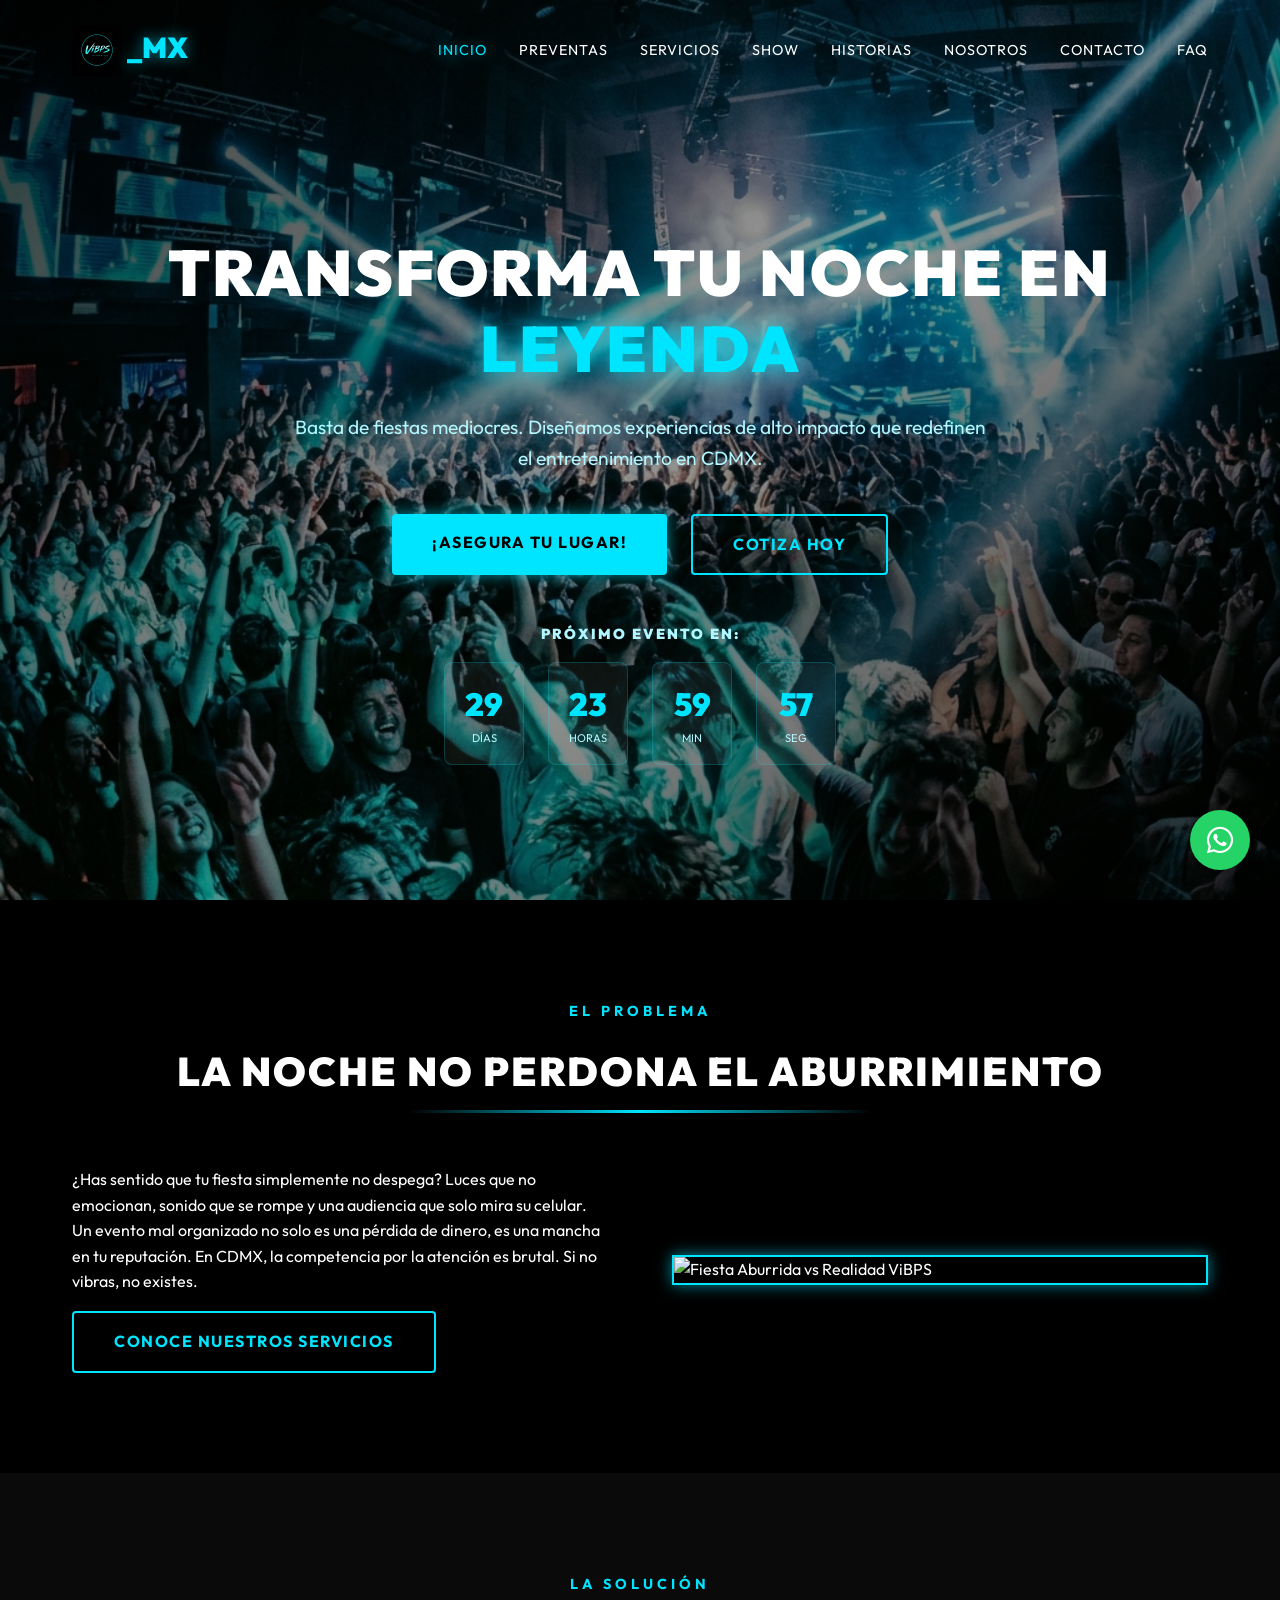
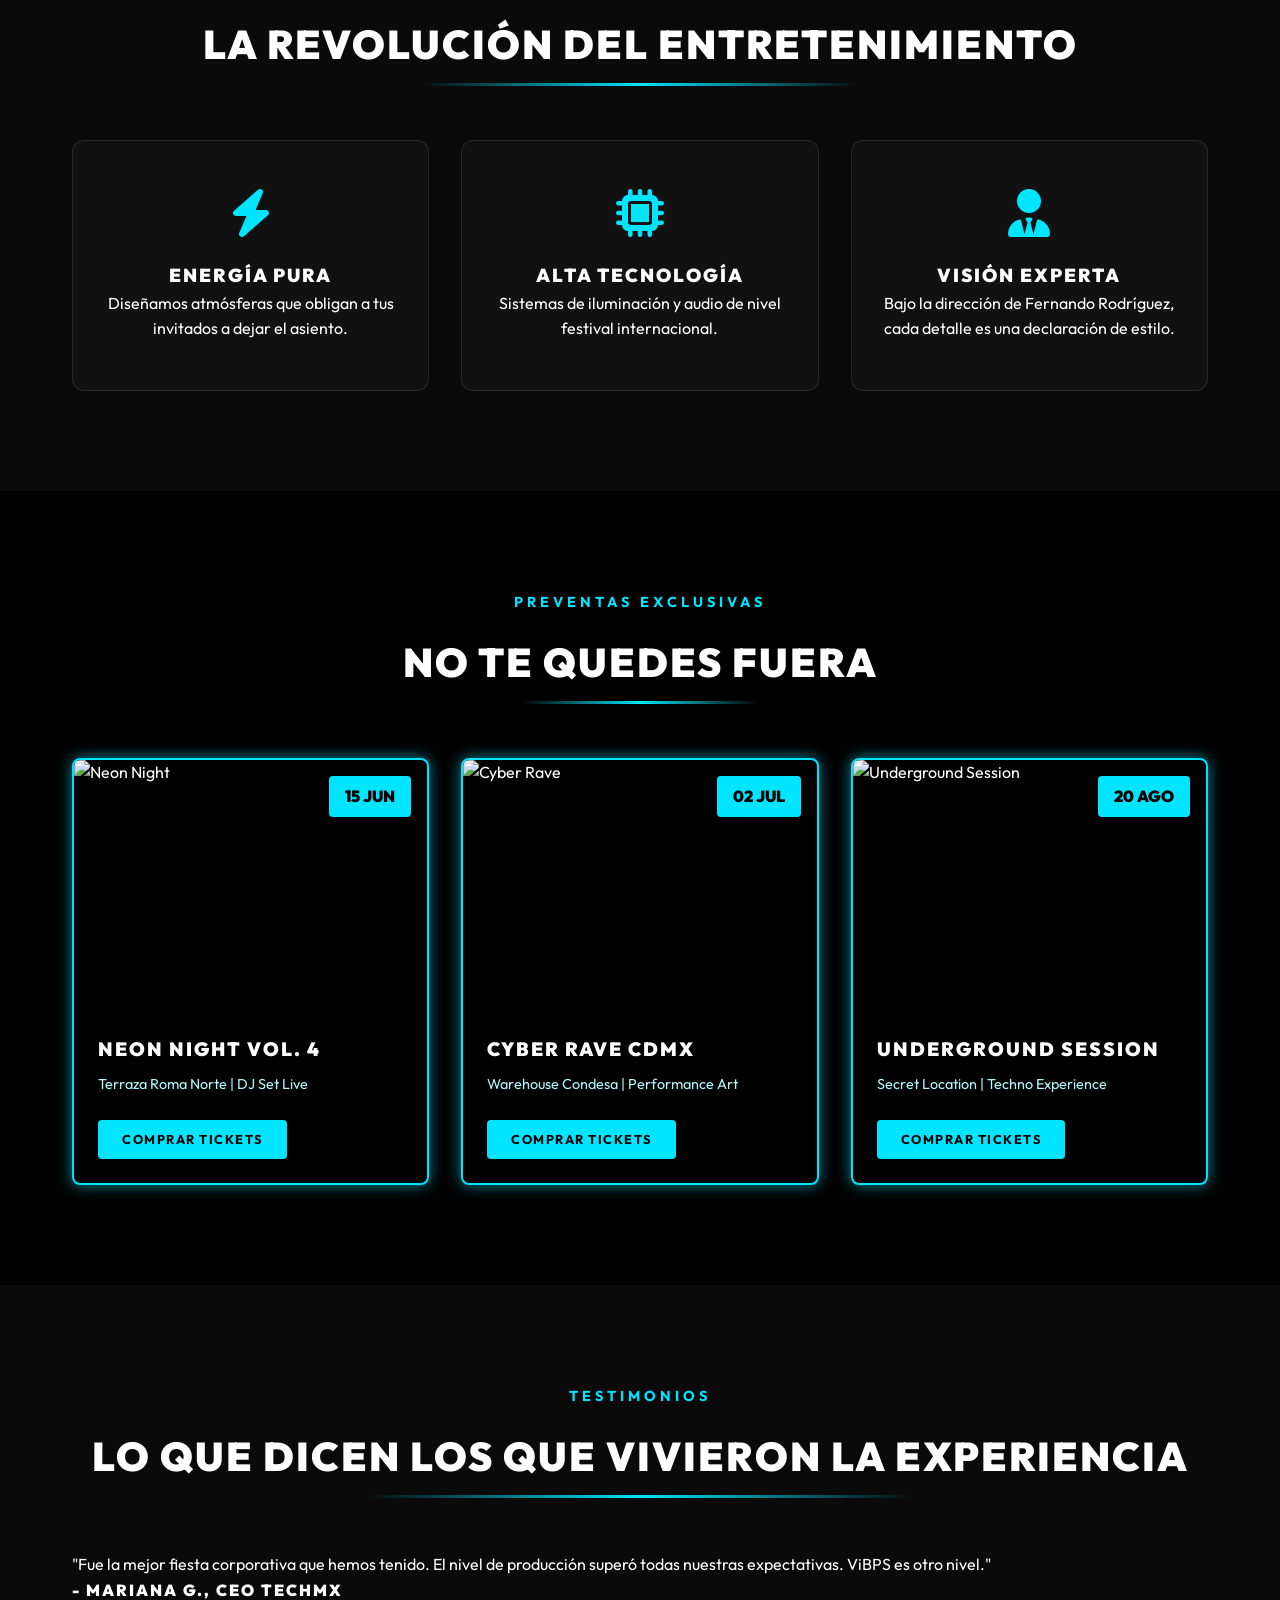
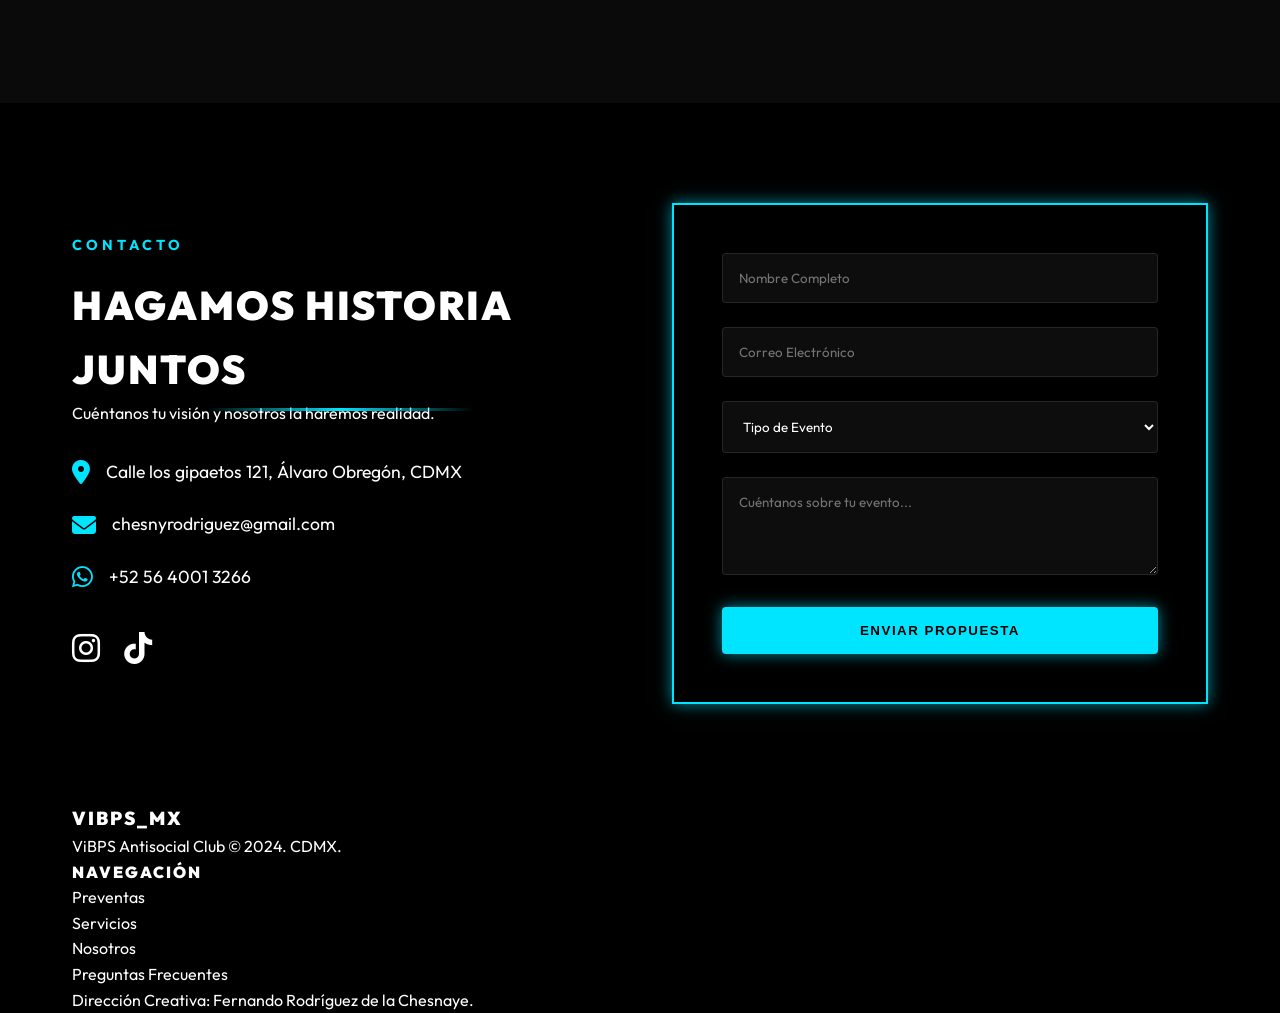
==== index.html @ 7015420b "Initial commit: ViBPS Antisocial Club Cyber-Night Website" ====
<!DOCTYPE html>
<html lang="es">
<head>
    <meta charset="UTF-8">
    <meta name="viewport" content="width=device-width, initial-scale=1.0">
    <title>ViBPS Antisocial Club | Producción de Eventos & Entretenimiento CDMX</title>
    <meta name="description" content="ViBPS Antisocial Club: Llevamos la energía al siguiente nivel. Agencia de producción de eventos, entretenimiento y shows en CDMX. Fernando Rodríguez de la Chesnaye.">
    
    <!-- Google Fonts -->
    <link rel="preconnect" href="https://fonts.googleapis.com">
    <link rel="preconnect" href="https://fonts.gstatic.com" crossorigin>
    <link href="https://fonts.googleapis.com/css2?family=Outfit:wght@300;400;700;900&display=swap" rel="stylesheet">
    
    <!-- Font Awesome for Icons -->
    <link rel="stylesheet" href="https://cdnjs.cloudflare.com/ajax/libs/font-awesome/6.4.0/css/all.min.css">
    
    <!-- Custom CSS -->
    <link rel="stylesheet" href="style.css">
</head>
<body>

    <!-- Header / Navigation -->
    <header id="main-header">
        <div class="container">
            <div class="logo">
                <a href="index.html">
                    <img src="logo.jpeg" alt="ViBPS Logo" style="height: 50px; display: inline-block; vertical-align: middle;">
                    <span>_MX</span>
                </a>
            </div>
            <nav id="nav-menu">
                <ul>
                    <li><a href="index.html" class="active">Inicio</a></li>
                    <li><a href="preventas.html">Preventas</a></li>
                    <li><a href="servicios.html">Servicios</a></li>
                    <li><a href="entretenimiento.html">Show</a></li>
                    <li><a href="historias.html">Historias</a></li>
                    <li><a href="nosotros.html">Nosotros</a></li>
                    <li><a href="contacto.html">Contacto</a></li>
                    <li><a href="faq.html">FAQ</a></li>
                </ul>
            </nav>
            <div class="menu-toggle" id="mobile-menu">
                <i class="fas fa-bars"></i>
            </div>
        </div>
    </header>

    <!-- Hero Section (Problem/Agitation/Solution Start) -->
    <section id="hero">
        <div class="hero-overlay"></div>
        <!-- Note: Replace with actual video if available -->
        <div class="hero-content container">
            <div class="reveal">
                <h1 class="glitch-text">TRANSFORMA TU NOCHE EN <span>LEYENDA</span></h1>
                <p class="hero-subtitle">Basta de fiestas mediocres. Diseñamos experiencias de alto impacto que redefinen el entretenimiento en CDMX.</p>
                <div class="hero-ctas">
                    <a href="#preventas" class="btn btn-primary">¡ASEGURA TU LUGAR!</a>
                    <a href="#contacto" class="btn btn-secondary">COTIZA HOY</a>
                </div>
            </div>
            
            <div class="countdown-container reveal">
                <h3>PRÓXIMO EVENTO EN:</h3>
                <div id="countdown">
                    <div class="time-block"><span id="days">00</span><small>Días</small></div>
                    <div class="time-block"><span id="hours">00</span><small>Horas</small></div>
                    <div class="time-block"><span id="minutes">00</span><small>Min</small></div>
                    <div class="time-block"><span id="seconds">00</span><small>Seg</small></div>
                </div>
            </div>
        </div>
    </section>

    <!-- PASTOR: Problem & Agitation Section -->
    <section id="agitation" class="section-padding">
        <div class="container">
            <div class="section-header reveal">
                <span class="tagline">EL PROBLEMA</span>
                <h2>LA NOCHE NO PERDONA EL ABURRIMIENTO</h2>
            </div>
            <div class="grid-2 reveal">
                <div class="content">
                    <p class="highlight">¿Has sentido que tu fiesta simplemente no despega? Luces que no emocionan, sonido que se rompe y una audiencia que solo mira su celular.</p>
                    <p>Un evento mal organizado no solo es una pérdida de dinero, es una mancha en tu reputación. En CDMX, la competencia por la atención es brutal. Si no vibras, no existes.</p>
                    <a href="servicios.html" class="btn btn-secondary" style="margin-top: 1rem;">Conoce nuestros servicios</a>
                </div>
                <div class="image-box neon-border">
                    <img src="https://images.unsplash.com/photo-1514525253361-bee8a197c0c5?auto=format&fit=crop&q=80&w=600" alt="Fiesta Aburrida vs Realidad ViBPS">
                </div>
            </div>
        </div>
    </section>

    <!-- PASTOR: Solution Section -->
    <section id="solution" class="section-padding bg-dark-accent">
        <div class="container">
            <div class="section-header reveal">
                <span class="tagline">LA SOLUCIÓN</span>
                <h2>LA REVOLUCIÓN DEL ENTRETENIMIENTO</h2>
            </div>
            <div class="grid-3 reveal">
                <div class="card neon-card">
                    <i class="fas fa-bolt"></i>
                    <h3>Energía Pura</h3>
                    <p>Diseñamos atmósferas que obligan a tus invitados a dejar el asiento.</p>
                </div>
                <div class="card neon-card">
                    <i class="fas fa-microchip"></i>
                    <h3>Alta Tecnología</h3>
                    <p>Sistemas de iluminación y audio de nivel festival internacional.</p>
                </div>
                <div class="card neon-card">
                    <i class="fas fa-user-tie"></i>
                    <h3>Visión Experta</h3>
                    <p>Bajo la dirección de Fernando Rodríguez, cada detalle es una declaración de estilo.</p>
                </div>
            </div>
        </div>
    </section>

    <!-- Preventas Section (Offer) -->
    <section id="preventas" class="section-padding">
        <div class="container">
            <div class="section-header reveal">
                <span class="tagline">PREVENTAS EXCLUSIVAS</span>
                <h2>NO TE QUEDES FUERA</h2>
            </div>
            <div class="grid-3 reveal" id="events-grid">
                <!-- Event Card -->
                <div class="event-card neon-border">
                    <div class="event-img">
                        <img src="https://images.unsplash.com/photo-1492684223066-81342ee5ff30?auto=format&fit=crop&q=80&w=500" alt="Neon Night">
                        <span class="event-date">15 JUN</span>
                    </div>
                    <div class="event-info">
                        <h3>NEON NIGHT VOL. 4</h3>
                        <p>Terraza Roma Norte | DJ Set Live</p>
                        <a href="#" class="btn btn-small">Comprar Tickets</a>
                    </div>
                </div>
                <!-- Add more cards as needed -->
                <div class="event-card neon-border">
                    <div class="event-img">
                        <img src="https://images.unsplash.com/photo-1508700115892-45ecd05ae2ad?auto=format&fit=crop&q=80&w=500" alt="Cyber Rave">
                        <span class="event-date">02 JUL</span>
                    </div>
                    <div class="event-info">
                        <h3>CYBER RAVE CDMX</h3>
                        <p>Warehouse Condesa | Performance Art</p>
                        <a href="#" class="btn btn-small">Comprar Tickets</a>
                    </div>
                </div>
                <div class="event-card neon-border">
                    <div class="event-img">
                        <img src="https://images.unsplash.com/photo-1516450360452-9312f5e86fc7?auto=format&fit=crop&q=80&w=500" alt="Underground Session">
                        <span class="event-date">20 AGO</span>
                    </div>
                    <div class="event-info">
                        <h3>UNDERGROUND SESSION</h3>
                        <p>Secret Location | Techno Experience</p>
                        <a href="#" class="btn btn-small">Comprar Tickets</a>
                    </div>
                </div>
            </div>
        </div>
    </section>

    <!-- PASTOR: Testimony Section -->
    <section id="testimonials" class="section-padding bg-dark-accent">
        <div class="container">
            <div class="section-header reveal">
                <span class="tagline">TESTIMONIOS</span>
                <h2>LO QUE DICEN LOS QUE VIVIERON LA EXPERIENCIA</h2>
            </div>
            <div class="testimonial-slider reveal">
                <div class="testimonial-item">
                    <p>"Fue la mejor fiesta corporativa que hemos tenido. El nivel de producción superó todas nuestras expectativas. ViBPS es otro nivel."</p>
                    <h4>- Mariana G., CEO TechMX</h4>
                </div>
                <!-- slider dots or controls could go here -->
            </div>
        </div>
    </section>

    <!-- Contact Section (Response) -->
    <section id="contacto" class="section-padding">
        <div class="container">
            <div class="grid-2 reveal">
                <div class="contact-info">
                    <span class="tagline">CONTACTO</span>
                    <h2>HAGAMOS HISTORIA JUNTOS</h2>
                    <p>Cuéntanos tu visión y nosotros la haremos realidad.</p>
                    <ul class="contact-details">
                        <li><i class="fas fa-map-marker-alt"></i> Calle los gipaetos 121, Álvaro Obregón, CDMX</li>
                        <li><i class="fas fa-envelope"></i> chesnyrodriguez@gmail.com</li>
                        <li><i class="fab fa-whatsapp"></i> +52 56 4001 3266</li>
                    </ul>
                    <div class="social-links">
                        <a href="https://instagram.com/vibps_mx" target="_blank"><i class="fab fa-instagram"></i></a>
                        <a href="https://tiktok.com/@vibps_mx" target="_blank"><i class="fab fa-tiktok"></i></a>
                    </div>
                </div>
                <div class="contact-form-container neon-border">
                    <form id="vibps-contact">
                        <div class="form-group">
                            <input type="text" placeholder="Nombre Completo" required>
                        </div>
                        <div class="form-group">
                            <input type="email" placeholder="Correo Electrónico" required>
                        </div>
                        <div class="form-group">
                            <select required>
                                <option value="" disabled selected>Tipo de Evento</option>
                                <option value="corporativo">Corporativo</option>
                                <option value="privado">Privado / Social</option>
                                <option value="concierto">Concierto / DJ Set</option>
                            </select>
                        </div>
                        <div class="form-group">
                            <textarea placeholder="Cuéntanos sobre tu evento..." rows="4" required></textarea>
                        </div>
                        <button type="submit" class="btn btn-primary full-width">ENVIAR PROPUESTA</button>
                    </form>
                </div>
            </div>
        </div>
    </section>

    <!-- Footer -->
    <footer>
        <div class="container">
            <div class="footer-grid">
                <div class="footer-logo">
                    <h3>ViBPS<span>_MX</span></h3>
                    <p>ViBPS Antisocial Club &copy; 2024. CDMX.</p>
                </div>
                <div class="footer-links">
                    <h4>Navegación</h4>
                    <ul>
                        <li><a href="preventas.html">Preventas</a></li>
                        <li><a href="servicios.html">Servicios</a></li>
                        <li><a href="nosotros.html">Nosotros</a></li>
                        <li><a href="faq.html">Preguntas Frecuentes</a></li>
                    </ul>
                </div>
            </div>
            <div class="footer-bottom">
                <p>Dirección Creativa: Fernando Rodríguez de la Chesnaye.</p>
            </div>
        </div>
    </footer>

    <!-- WhatsApp Floating Button -->
    <a href="https://wa.me/525640013266?text=Hola,%20quiero%20cotizar%20un%20evento%20con%20ViBPS" class="whatsapp-float" target="_blank">
        <i class="fab fa-whatsapp"></i>
        <span class="tooltip">¡Hablemos por WhatsApp!</span>
    </a>

    <!-- Scripts -->
    <script src="main.js"></script>
</body>
</html>
---- style.css ----
/* 
    ViBPS Antisocial Club - Cyber-Night Design System
    Colors:
    - Background: #000000 (Negro Profundo)
    - Primary: #00E5FF (Cyan Neón)
    - Secondary: #B2F7FF (Azul Hielo / Celeste Glacial)
    - Text: #FFFFFF (Blanco Puro)
*/

:root {
    --bg-color: #000000;
    --primary-color: #00E5FF;
    --secondary-color: #B2F7FF;
    --text-color: #FFFFFF;
    --dark-accent: #0A0A0A;
    --neon-glow: 0 0 15px rgba(0, 229, 255, 0.6);
    --neon-glow-strong: 0 0 25px rgba(0, 229, 255, 0.9);
    --transition: all 0.4s cubic-bezier(0.165, 0.84, 0.44, 1);
}

* {
    margin: 0;
    padding: 0;
    box-sizing: border-box;
}

body {
    font-family: 'Outfit', sans-serif;
    background-color: var(--bg-color);
    color: var(--text-color);
    line-height: 1.6;
    overflow-x: hidden;
}

.container {
    max-width: 1200px;
    margin: 0 auto;
    padding: 0 2rem;
}

a {
    text-decoration: none;
    color: inherit;
    transition: var(--transition);
}

ul {
    list-style: none;
}

img {
    max-width: 100%;
    display: block;
}

/* Typography */
h1, h2, h3, h4 {
    text-transform: uppercase;
    letter-spacing: 2px;
    font-weight: 900;
}

.section-header {
    text-align: center;
    margin-bottom: 4rem;
}

.tagline {
    color: var(--primary-color);
    font-size: 0.9rem;
    font-weight: 700;
    letter-spacing: 4px;
    display: block;
    margin-bottom: 1rem;
}

h2 {
    font-size: 2.5rem;
    position: relative;
    display: inline-block;
}

h2::after {
    content: '';
    position: absolute;
    bottom: -10px;
    left: 25%;
    width: 50%;
    height: 3px;
    background: linear-gradient(90deg, transparent, var(--primary-color), transparent);
}

/* Header */
#main-header {
    position: fixed;
    top: 0;
    left: 0;
    width: 100%;
    z-index: 1000;
    padding: 1.5rem 0;
    transition: var(--transition);
    background: transparent;
}

#main-header.scrolled {
    background: rgba(0, 0, 0, 0.95);
    backdrop-filter: blur(10px);
    padding: 1rem 0;
    border-bottom: 1px solid rgba(0, 229, 255, 0.2);
}

#main-header .container {
    display: flex;
    justify-content: space-between;
    align-items: center;
}

.logo a {
    font-size: 1.8rem;
    font-weight: 900;
    color: var(--text-color);
}

.logo span {
    color: var(--primary-color);
    text-shadow: var(--neon-glow);
}

#nav-menu ul {
    display: flex;
    gap: 2rem;
}

#nav-menu ul li a {
    font-weight: 400;
    font-size: 0.9rem;
    text-transform: uppercase;
    letter-spacing: 1px;
}

#nav-menu ul li a:hover,
#nav-menu ul li a.active {
    color: var(--primary-color);
    text-shadow: var(--neon-glow);
}

.menu-toggle {
    display: none;
    font-size: 1.5rem;
    cursor: pointer;
}

/* Hero Section */
#hero {
    height: 100vh;
    background: url('assets/images/hero_bg.png') no-repeat center center/cover;
    display: flex;
    align-items: center;
    position: relative;
    overflow: hidden;
}

.hero-overlay {
    position: absolute;
    top: 0;
    left: 0;
    width: 100%;
    height: 100%;
    background: linear-gradient(135deg, rgba(0,0,0,0.8) 0%, rgba(0,0,0,0.4) 50%, rgba(0,0,0,0.8) 100%);
}

.hero-content {
    position: relative;
    z-index: 10;
    text-align: center;
    padding-top: 100px; /* Space for the fixed header */
}

h1.glitch-text {
    font-size: 4rem;
    line-height: 1.2;
    margin-bottom: 1.5rem;
}

h1.glitch-text span {
    display: block;
    color: var(--primary-color);
    text-shadow: var(--neon-glow-strong);
}

.hero-subtitle {
    font-size: 1.2rem;
    max-width: 700px;
    margin: 0 auto 2.5rem;
    color: var(--secondary-color);
}

.hero-ctas {
    display: flex;
    justify-content: center;
    gap: 1.5rem;
    margin-bottom: 3rem;
}

/* Buttons */
.btn {
    display: inline-block;
    padding: 1rem 2.5rem;
    border-radius: 4px;
    font-weight: 700;
    text-transform: uppercase;
    letter-spacing: 1.5px;
    cursor: pointer;
    border: none;
}

.btn-primary {
    background-color: var(--primary-color);
    color: var(--bg-color);
    box-shadow: var(--neon-glow);
}

.btn-primary:hover {
    background-color: var(--secondary-color);
    box-shadow: var(--neon-glow-strong);
    transform: translateY(-3px);
}

.btn-secondary {
    background-color: transparent;
    color: var(--primary-color);
    border: 2px solid var(--primary-color);
}

.btn-secondary:hover {
    background-color: rgba(0, 229, 255, 0.1);
    transform: translateY(-3px);
}

.btn-small {
    padding: 0.6rem 1.5rem;
    font-size: 0.8rem;
    background-color: var(--primary-color);
    color: var(--bg-color);
}

/* Countdown */
.countdown-container {
    margin-top: 2rem;
}

.countdown-container h3 {
    font-size: 0.9rem;
    margin-bottom: 1rem;
    color: var(--secondary-color);
}

#countdown {
    display: flex;
    justify-content: center;
    gap: 1.5rem;
}

.time-block {
    display: flex;
    flex-direction: column;
    align-items: center;
    background: rgba(255, 255, 255, 0.05);
    padding: 1rem;
    border-radius: 8px;
    min-width: 80px;
    border: 1px solid rgba(0, 229, 255, 0.2);
}

.time-block span {
    font-size: 2rem;
    font-weight: 900;
    color: var(--primary-color);
}

.time-block small {
    font-size: 0.7rem;
    text-transform: uppercase;
    color: var(--secondary-color);
}

/* Layout Utilities */
.section-padding {
    padding: 100px 0;
}

.bg-dark-accent {
    background-color: var(--dark-accent);
}

.grid-2 {
    display: grid;
    grid-template-columns: 1fr 1fr;
    gap: 4rem;
    align-items: center;
}

.grid-3 {
    display: grid;
    grid-template-columns: repeat(3, 1fr);
    gap: 2rem;
}

/* Cards */
.neon-card {
    background: rgba(255, 255, 255, 0.03);
    padding: 3rem 2rem;
    border-radius: 12px;
    text-align: center;
    border: 1px solid rgba(255, 255, 255, 0.1);
    transition: var(--transition);
}

.neon-card:hover {
    border-color: var(--primary-color);
    box-shadow: var(--neon-glow);
    transform: translateY(-10px);
}

.neon-card i {
    font-size: 3rem;
    color: var(--primary-color);
    margin-bottom: 1.5rem;
}

.neon-border {
    border: 2px solid var(--primary-color);
    box-shadow: var(--neon-glow);
    overflow: hidden;
    position: relative;
}

/* Event Cards */
.event-card {
    border-radius: 8px;
    transition: var(--transition);
}

.event-card:hover {
    transform: scale(1.03);
}

.event-img {
    position: relative;
    height: 250px;
    overflow: hidden;
}

.event-img img {
    width: 100%;
    height: 100%;
    object-fit: cover;
}

.event-date {
    position: absolute;
    top: 1rem;
    right: 1rem;
    background: var(--primary-color);
    color: var(--bg-color);
    padding: 0.5rem 1rem;
    font-weight: 900;
    border-radius: 4px;
}

.event-info {
    padding: 1.5rem;
}

.event-info h3 {
    font-size: 1.2rem;
    margin-bottom: 0.5rem;
}

.event-info p {
    color: var(--secondary-color);
    margin-bottom: 1.5rem;
    font-size: 0.9rem;
}

/* Contact Form */
.contact-details {
    margin: 2rem 0;
}

.contact-details li {
    display: flex;
    align-items: center;
    gap: 1rem;
    margin-bottom: 1.5rem;
    font-size: 1.1rem;
}

.contact-details i {
    color: var(--primary-color);
    font-size: 1.5rem;
}

.social-links {
    display: flex;
    gap: 1.5rem;
}

.social-links a {
    font-size: 2rem;
    color: var(--text-color);
}

.social-links a:hover {
    color: var(--primary-color);
}

.contact-form-container {
    padding: 3rem;
    background: rgba(0, 0, 0, 0.5);
    backdrop-filter: blur(5px);
}

.form-group {
    margin-bottom: 1.5rem;
}

input, select, textarea {
    width: 100%;
    padding: 1rem;
    background: rgba(255, 255, 255, 0.05);
    border: 1px solid rgba(255, 255, 255, 0.1);
    color: #fff;
    border-radius: 4px;
    font-family: inherit;
    outline: none;
    transition: var(--transition);
}

input:focus, select:focus, textarea:focus {
    border-color: var(--primary-color);
    box-shadow: 0 0 10px rgba(0, 229, 255, 0.3);
}

.full-width {
    width: 100%;
}

/* WhatsApp Float */
.whatsapp-float {
    position: fixed;
    bottom: 30px;
    right: 30px;
    background-color: #25d366;
    color: white;
    width: 60px;
    height: 60px;
    border-radius: 50%;
    display: flex;
    align-items: center;
    justify-content: center;
    font-size: 30px;
    box-shadow: 2px 2px 10px rgba(0,0,0,0.5);
    z-index: 100;
}

.whatsapp-float:hover {
    transform: scale(1.1);
}

.tooltip {
    position: absolute;
    right: 70px;
    background: #333;
    color: #fff;
    padding: 0.5rem 1rem;
    border-radius: 4px;
    font-size: 0.8rem;
    white-space: nowrap;
    opacity: 0;
    pointer-events: none;
    transition: var(--transition);
}

.whatsapp-float:hover .tooltip {
    opacity: 1;
}

/* Animations */
.reveal {
    opacity: 0;
    transform: translateY(30px);
    transition: 1s all ease;
}

.reveal.active {
    opacity: 1;
    transform: translateY(0);
}

/* Responsive */
@media (max-width: 992px) {
    h1.glitch-text {
        font-size: 2.5rem;
    }
    
    .grid-2, .grid-3 {
        grid-template-columns: 1fr;
        gap: 3rem;
    }
}

@media (max-width: 768px) {
    .menu-toggle {
        display: block;
    }
    
    #nav-menu {
        position: fixed;
        top: -100%;
        left: 0;
        width: 100%;
        background: var(--bg-color);
        padding: 4rem 2rem;
        transition: var(--transition);
    }
    
    #nav-menu.active {
        top: 0;
    }
    
    #nav-menu ul {
        flex-direction: column;
        align-items: center;
    }
    
    .hero-ctas {
        flex-direction: column;
    }
}
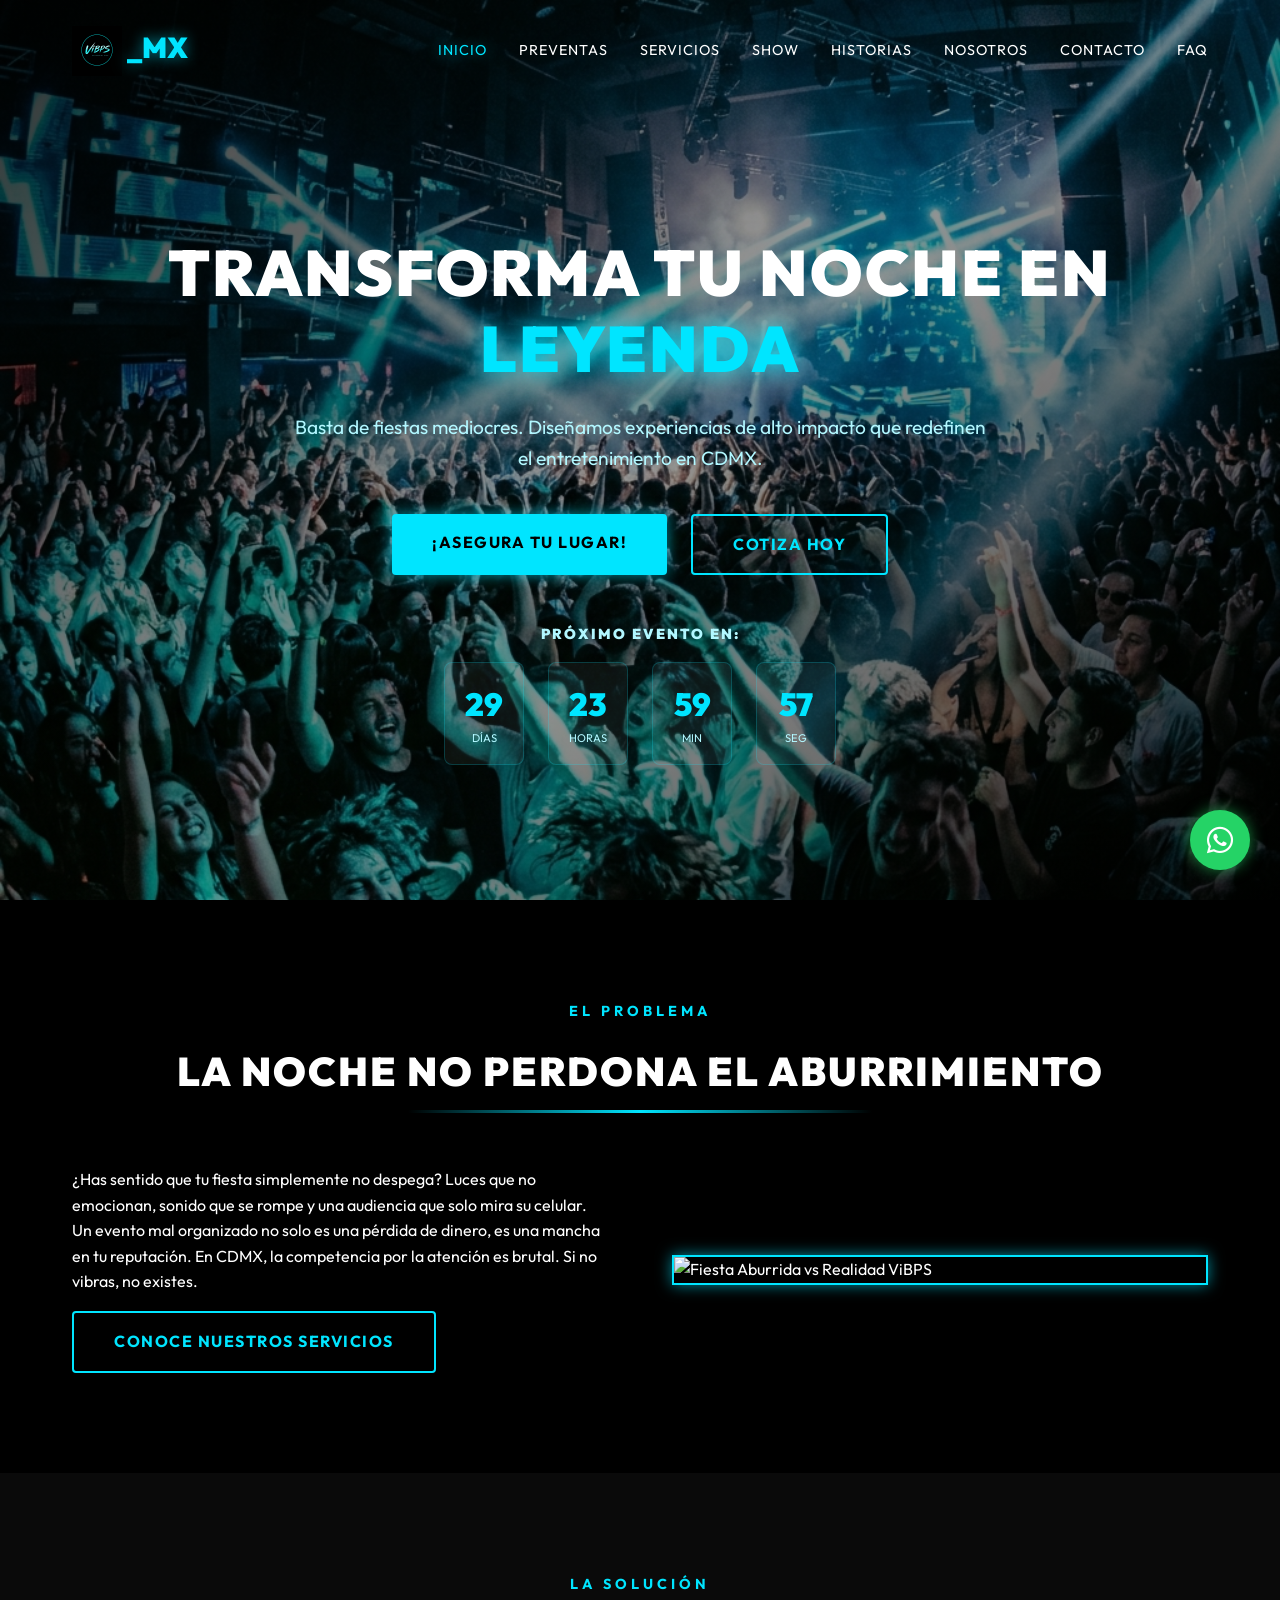
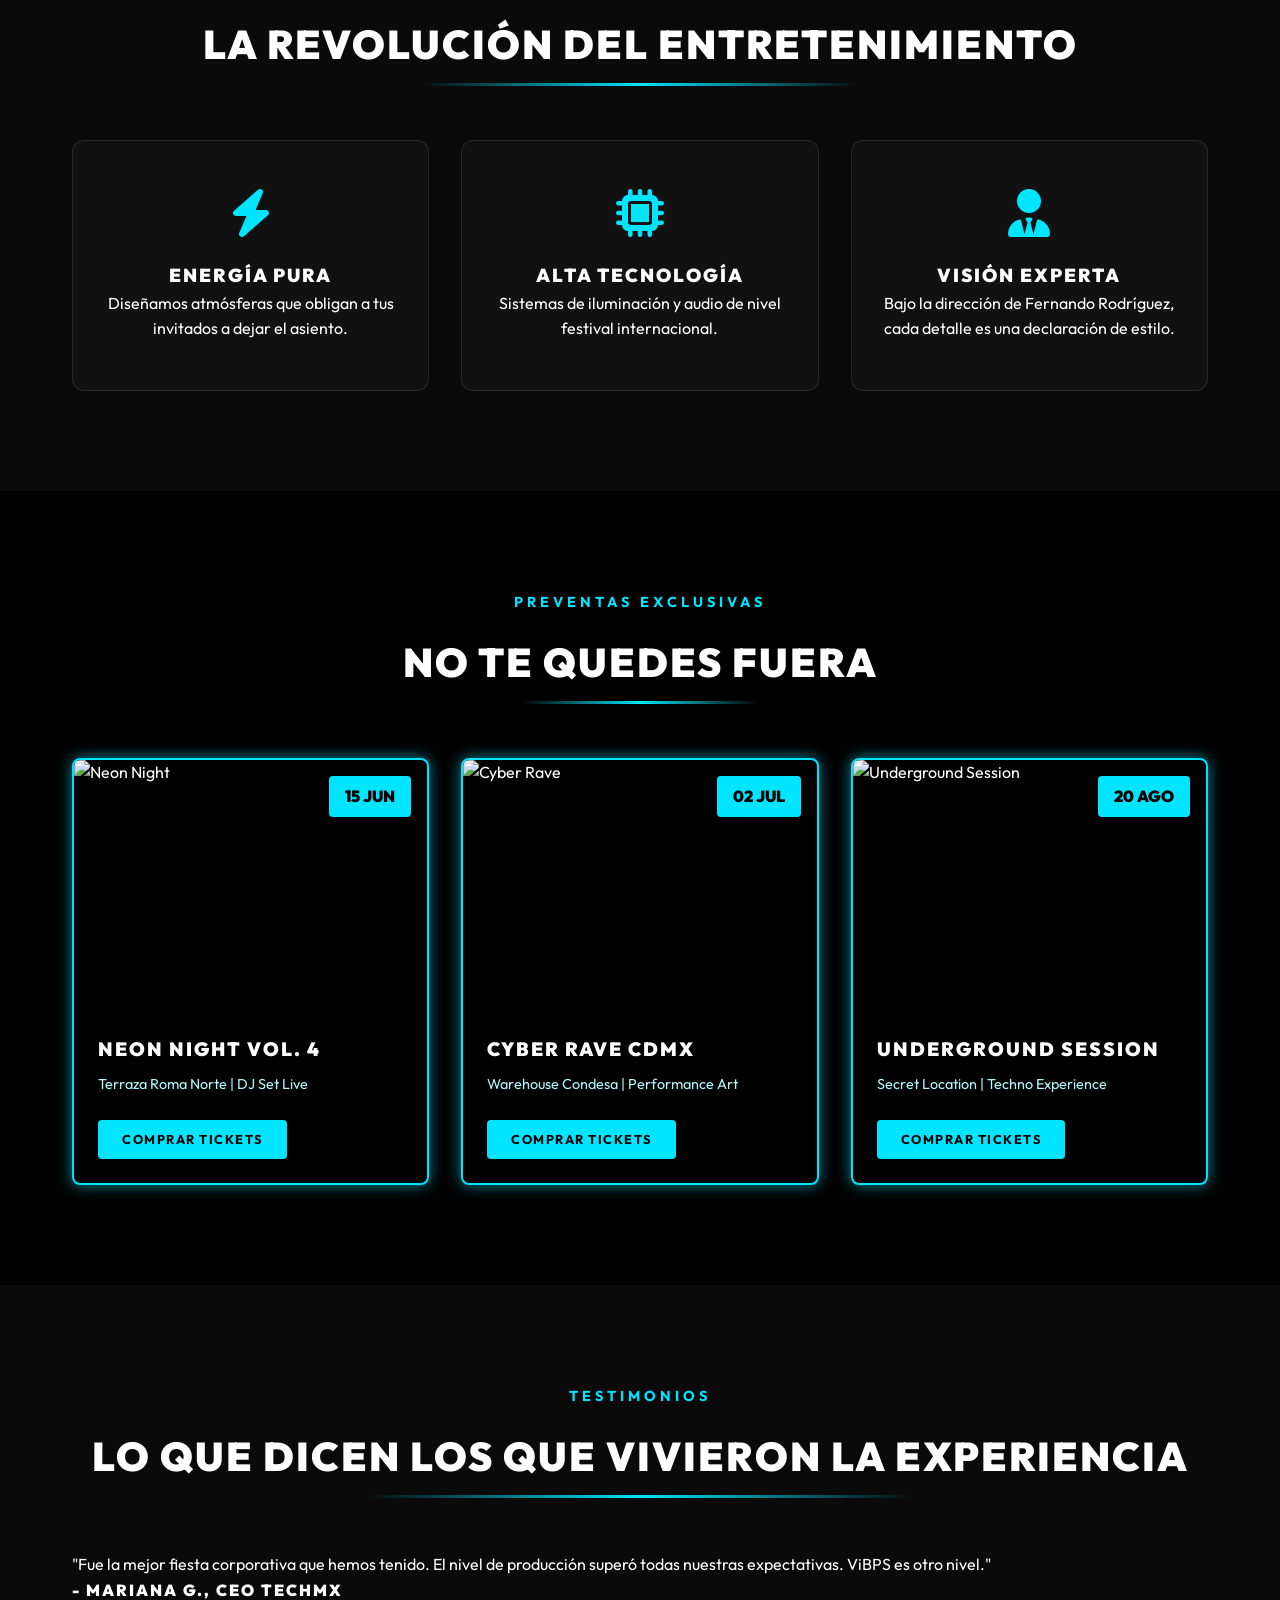
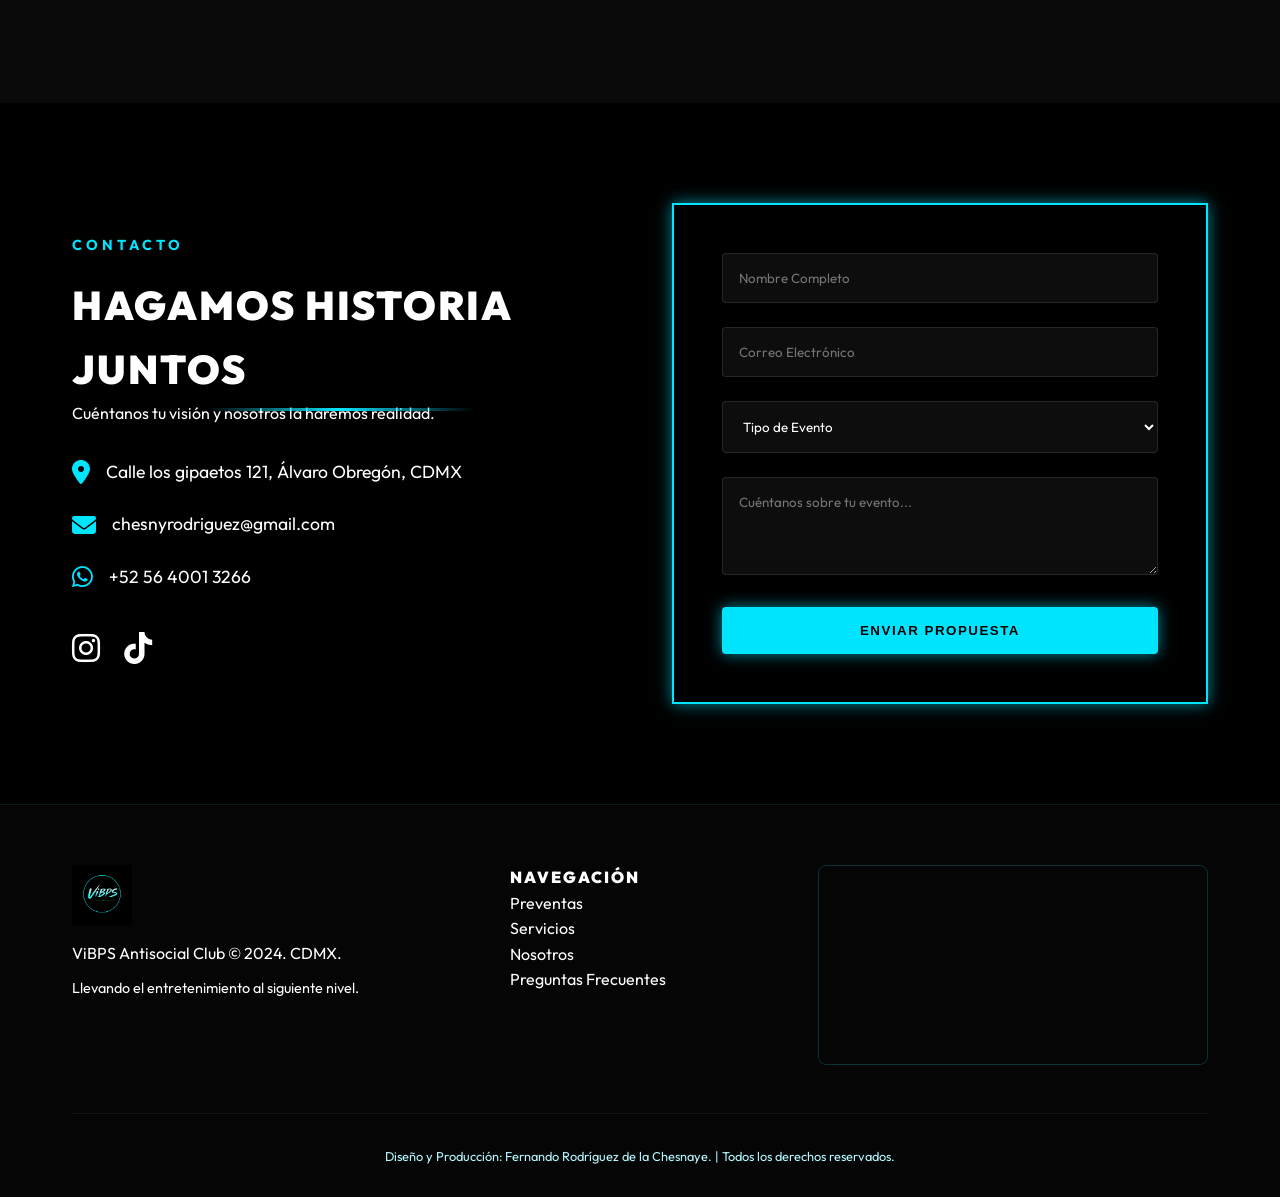
==== commit cb9e6247: "Enhance footer with map and logo, add pulsing neon WhatsApp button" ====
--- a/index.html
+++ b/index.html
@@ -232,8 +232,9 @@
         <div class="container">
             <div class="footer-grid">
                 <div class="footer-logo">
-                    <h3>ViBPS<span>_MX</span></h3>
+                    <img src="logo.jpeg" alt="ViBPS Logo">
                     <p>ViBPS Antisocial Club &copy; 2024. CDMX.</p>
+                    <p style="font-size: 0.9rem; margin-top: 10px;">Llevando el entretenimiento al siguiente nivel.</p>
                 </div>
                 <div class="footer-links">
                     <h4>Navegación</h4>
@@ -244,9 +245,12 @@
                         <li><a href="faq.html">Preguntas Frecuentes</a></li>
                     </ul>
                 </div>
+                <div class="footer-map">
+                    <iframe src="https://www.google.com/maps/embed?pb=!1m18!1m12!1m3!1d3764.552467362!2d-99.2081!3d19.3400!2m3!1f0!2f0!3f0!3m2!1i1024!2i768!4f13.1!3m3!1m2!1s0x85d201!2sCalle%20los%20gipaetos%20121%2C%20%C3%81lvaro%20Obreg%C3%B3n%2C%20Ciudad%20de%20M%C3%A9xico!5e0!3m2!1ses!2smx!4v1715525000000" width="600" height="450" style="border:0;" allowfullscreen="" loading="lazy" referrerpolicy="no-referrer-when-downgrade"></iframe>
+                </div>
             </div>
             <div class="footer-bottom">
-                <p>Dirección Creativa: Fernando Rodríguez de la Chesnaye.</p>
+                <p>Diseño y Producción: Fernando Rodríguez de la Chesnaye. | Todos los derechos reservados.</p>
             </div>
         </div>
     </footer>
--- a/style.css
+++ b/style.css
@@ -460,12 +460,29 @@
     align-items: center;
     justify-content: center;
     font-size: 30px;
-    box-shadow: 2px 2px 10px rgba(0,0,0,0.5);
+    box-shadow: 0 0 15px rgba(37, 211, 102, 0.6);
     z-index: 100;
+    animation: pulse-neon 2s infinite;
+}
+
+@keyframes pulse-neon {
+    0% {
+        box-shadow: 0 0 0 0 rgba(37, 211, 102, 0.7);
+        transform: scale(1);
+    }
+    70% {
+        box-shadow: 0 0 0 15px rgba(37, 211, 102, 0);
+        transform: scale(1.1);
+    }
+    100% {
+        box-shadow: 0 0 0 0 rgba(37, 211, 102, 0);
+        transform: scale(1);
+    }
 }
 
 .whatsapp-float:hover {
-    transform: scale(1.1);
+    background-color: #128c7e;
+    box-shadow: 0 0 25px rgba(37, 211, 102, 0.9);
 }
 
 .tooltip {
@@ -498,7 +515,47 @@
     transform: translateY(0);
 }
 
-/* Responsive */
+/* Footer */
+footer {
+    background: #050505;
+    padding: 60px 0 30px;
+    border-top: 1px solid rgba(0, 229, 255, 0.1);
+}
+
+.footer-grid {
+    display: grid;
+    grid-template-columns: 1.5fr 1fr 1.5fr;
+    gap: 3rem;
+    margin-bottom: 3rem;
+}
+
+.footer-logo img {
+    height: 60px;
+    margin-bottom: 1rem;
+}
+
+.footer-map {
+    width: 100%;
+    height: 200px;
+    border-radius: 8px;
+    overflow: hidden;
+    border: 1px solid rgba(0, 229, 255, 0.2);
+}
+
+.footer-map iframe {
+    width: 100%;
+    height: 100%;
+    filter: invert(90%) hue-rotate(180deg) brightness(0.8); /* Dark mode map */
+}
+
+.footer-bottom {
+    text-align: center;
+    padding-top: 2rem;
+    border-top: 1px solid rgba(255, 255, 255, 0.05);
+    font-size: 0.8rem;
+    color: var(--secondary-color);
+}
+
 @media (max-width: 992px) {
     h1.glitch-text {
         font-size: 2.5rem;
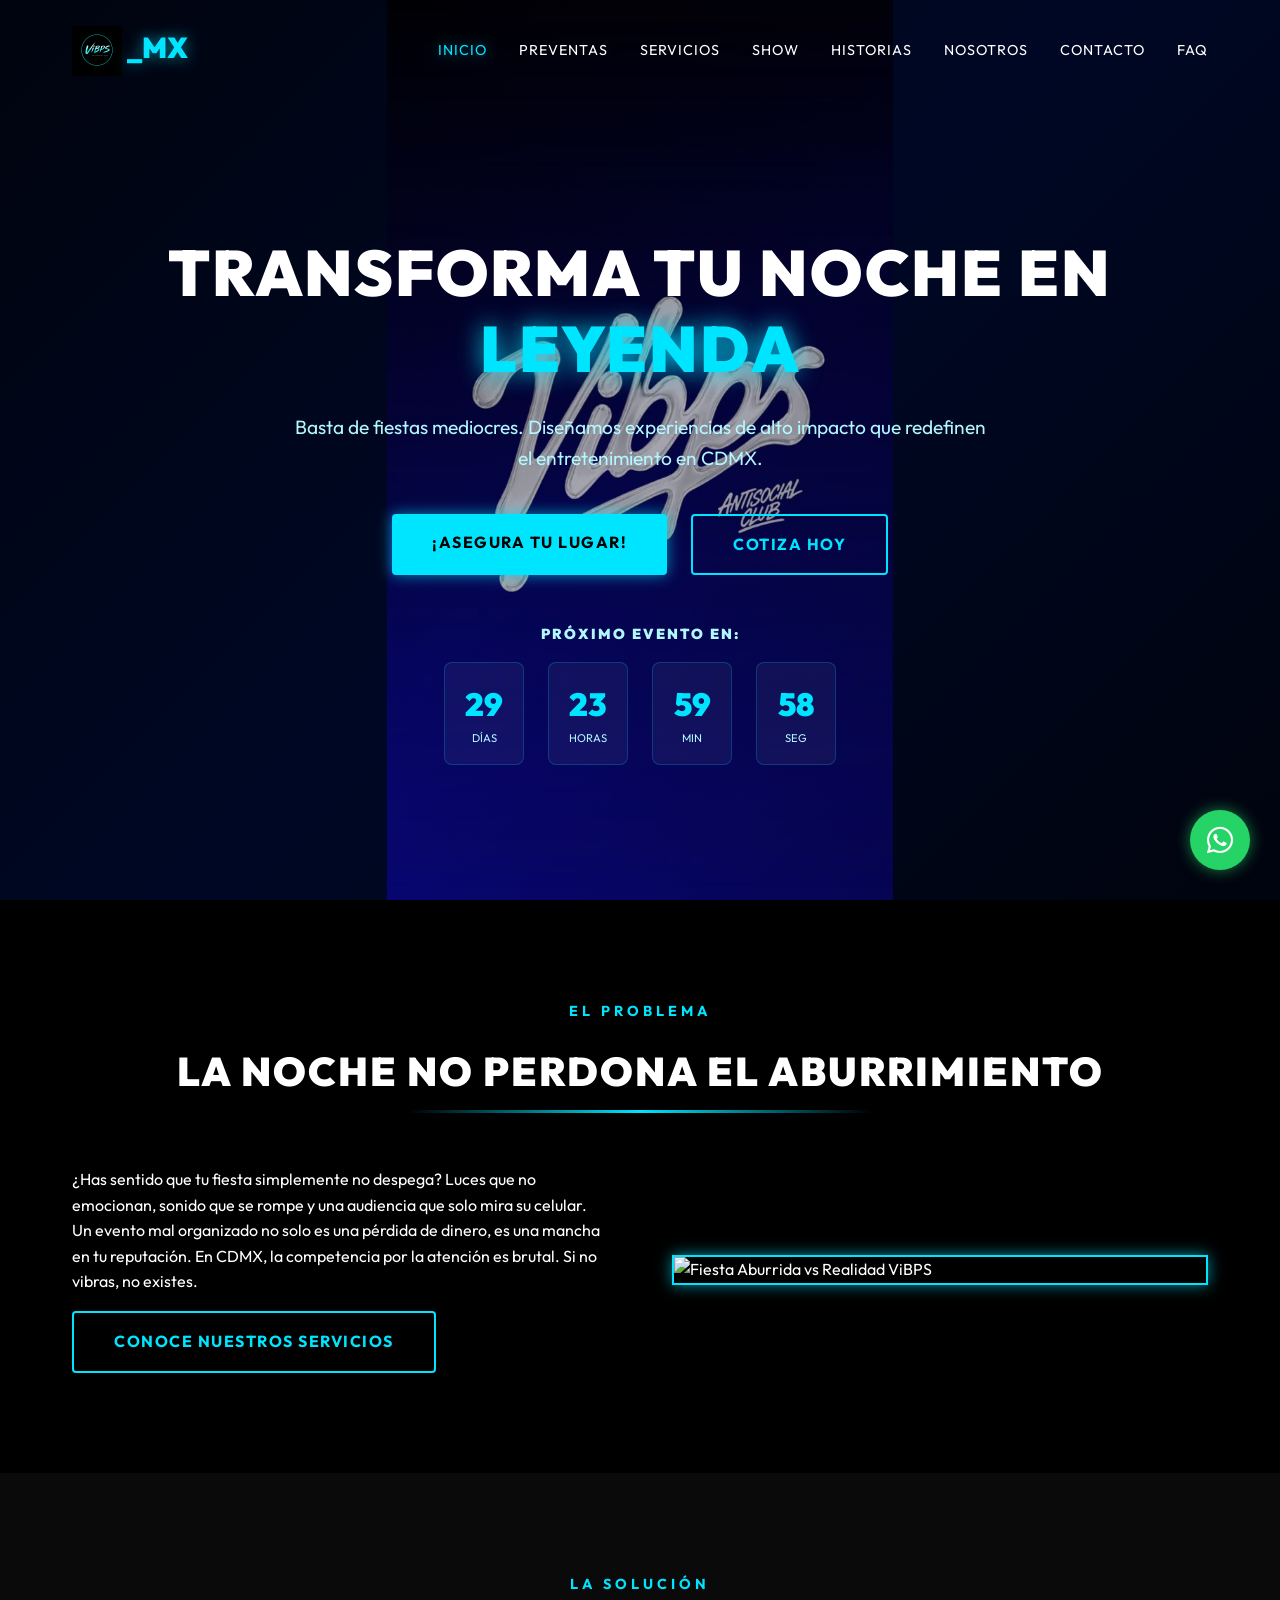
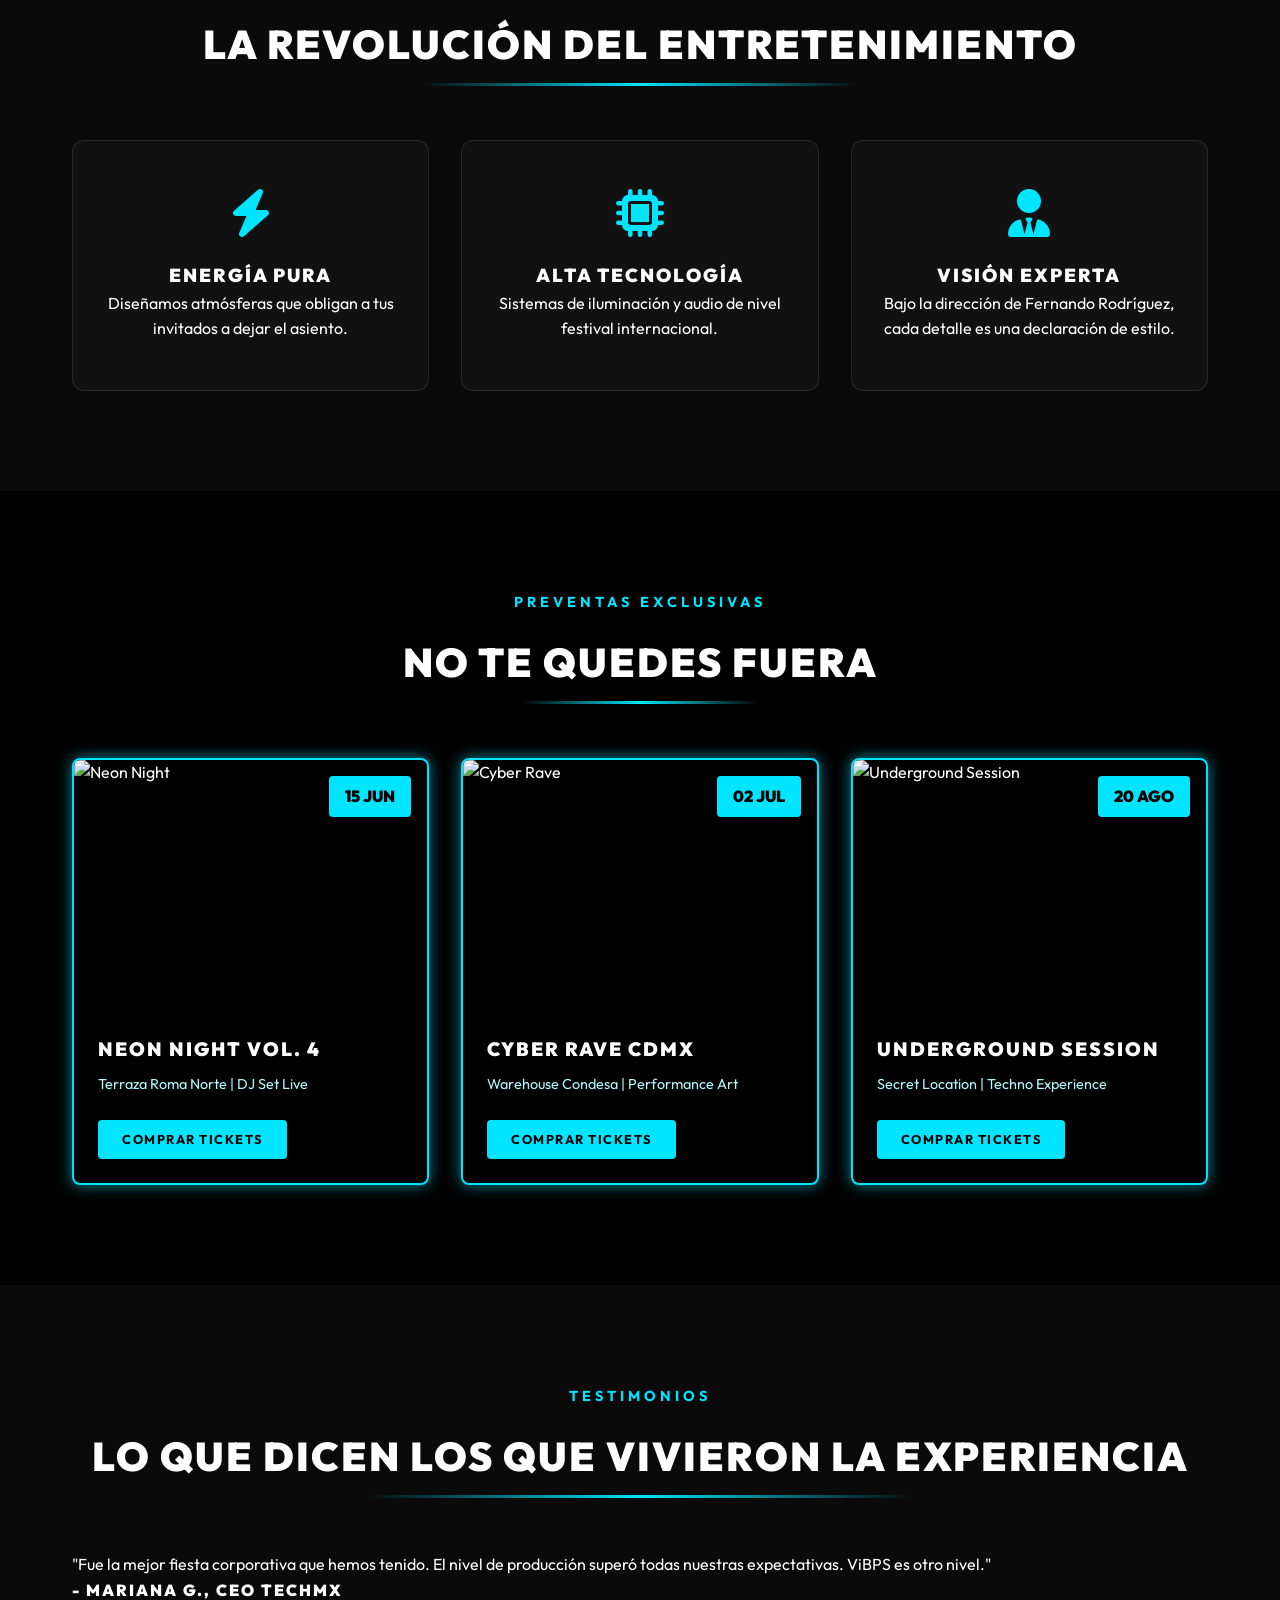
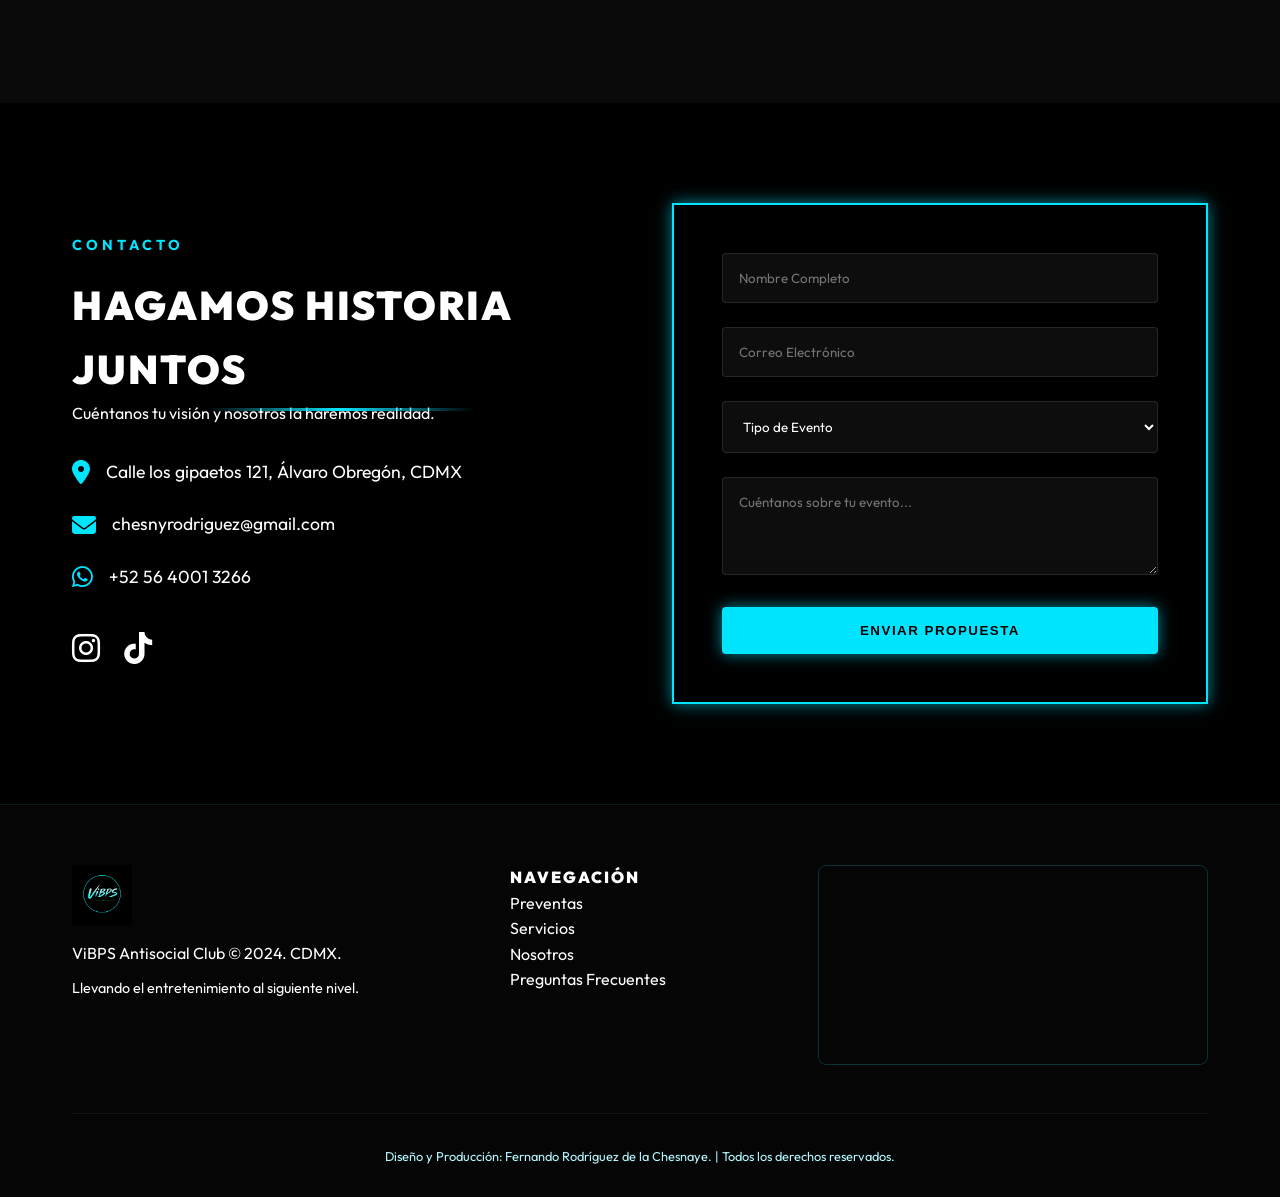
==== commit 0a01a5d0: "fix: hero imagen completa en desktop, menu X funcional y overflow corregido - Hero: usa <img> absolu" ====
--- a/index.html
+++ b/index.html
@@ -29,6 +29,7 @@
                 </a>
             </div>
             <nav id="nav-menu">
+                <button class="nav-close" id="nav-close" aria-label="Cerrar menú"><i class="fas fa-times"></i></button>
                 <ul>
                     <li><a href="index.html" class="active">Inicio</a></li>
                     <li><a href="preventas.html">Preventas</a></li>
@@ -48,8 +49,8 @@
 
     <!-- Hero Section (Problem/Agitation/Solution Start) -->
     <section id="hero">
+        <img src="assets/images/img-hero.jpeg" class="hero-img-bg" alt="ViBPS Antisocial Club">
         <div class="hero-overlay"></div>
-        <!-- Note: Replace with actual video if available -->
         <div class="hero-content container">
             <div class="reveal">
                 <h1 class="glitch-text">TRANSFORMA TU NOCHE EN <span>LEYENDA</span></h1>
--- a/style.css
+++ b/style.css
@@ -16,6 +16,10 @@
     --neon-glow: 0 0 15px rgba(0, 229, 255, 0.6);
     --neon-glow-strong: 0 0 25px rgba(0, 229, 255, 0.9);
     --transition: all 0.4s cubic-bezier(0.165, 0.84, 0.44, 1);
+}
+
+html {
+    overflow-x: hidden;
 }
 
 * {
@@ -150,14 +154,28 @@
     cursor: pointer;
 }
 
+.nav-close {
+    display: none;
+}
+
 /* Hero Section */
 #hero {
     height: 100vh;
-    background: url('assets/images/hero_bg.png') no-repeat center center/cover;
+    background-color: #000B28;
     display: flex;
     align-items: center;
     position: relative;
     overflow: hidden;
+}
+
+.hero-img-bg {
+    position: absolute;
+    top: 50%;
+    left: 50%;
+    transform: translate(-50%, -50%);
+    height: 100%;
+    width: auto;
+    z-index: 1;
 }
 
 .hero-overlay {
@@ -166,7 +184,8 @@
     left: 0;
     width: 100%;
     height: 100%;
-    background: linear-gradient(135deg, rgba(0,0,0,0.8) 0%, rgba(0,0,0,0.4) 50%, rgba(0,0,0,0.8) 100%);
+    background: linear-gradient(135deg, rgba(0,0,0,0.65) 0%, rgba(0,0,30,0.35) 50%, rgba(0,0,0,0.65) 100%);
+    z-index: 2;
 }
 
 .hero-content {
@@ -568,30 +587,72 @@
 }
 
 @media (max-width: 768px) {
+    h2 {
+        font-size: 1.8rem;
+        display: block;
+        max-width: 100%;
+        word-break: break-word;
+    }
+
     .menu-toggle {
         display: block;
     }
     
     #nav-menu {
         position: fixed;
-        top: -100%;
+        top: 0;
         left: 0;
         width: 100%;
+        z-index: 999;
         background: var(--bg-color);
-        padding: 4rem 2rem;
-        transition: var(--transition);
-    }
-    
+        padding: 5rem 2rem 2rem;
+        transform: translateY(-100%);
+        transition: transform 0.4s cubic-bezier(0.165, 0.84, 0.44, 1);
+        visibility: hidden;
+    }
+
     #nav-menu.active {
-        top: 0;
-    }
-    
+        transform: translateY(0);
+        visibility: visible;
+    }
+
     #nav-menu ul {
         flex-direction: column;
         align-items: center;
     }
-    
+
+    .nav-close {
+        display: flex;
+        position: absolute;
+        top: 1.2rem;
+        right: 1.5rem;
+        background: transparent;
+        border: none;
+        color: var(--primary-color);
+        font-size: 2rem;
+        cursor: pointer;
+        padding: 0.25rem;
+    }
+
     .hero-ctas {
         flex-direction: column;
     }
-}
+
+    .hero-img-bg {
+        min-width: 100%;
+        height: auto;
+    }
+
+    #countdown {
+        gap: 0.75rem;
+    }
+
+    .time-block {
+        min-width: 60px;
+        padding: 0.75rem 0.5rem;
+    }
+
+    .time-block span {
+        font-size: 1.5rem;
+    }
+}
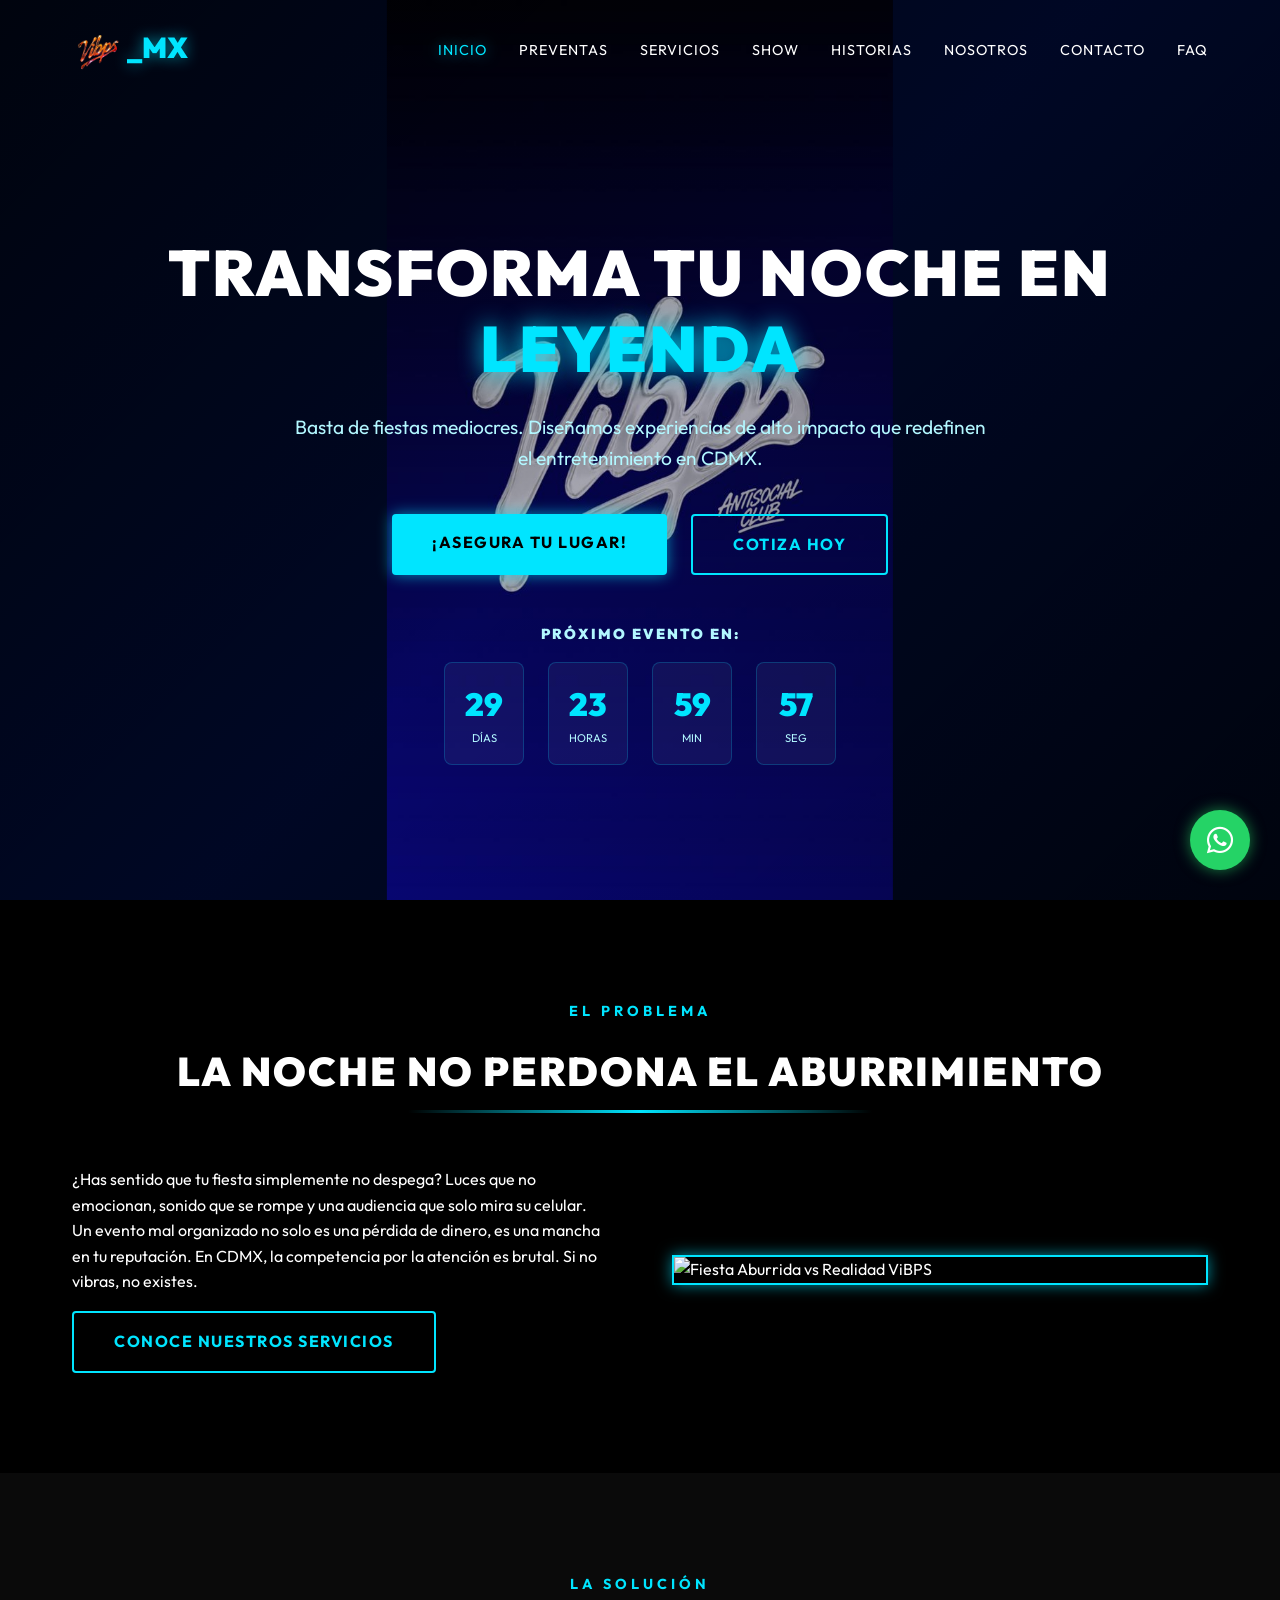
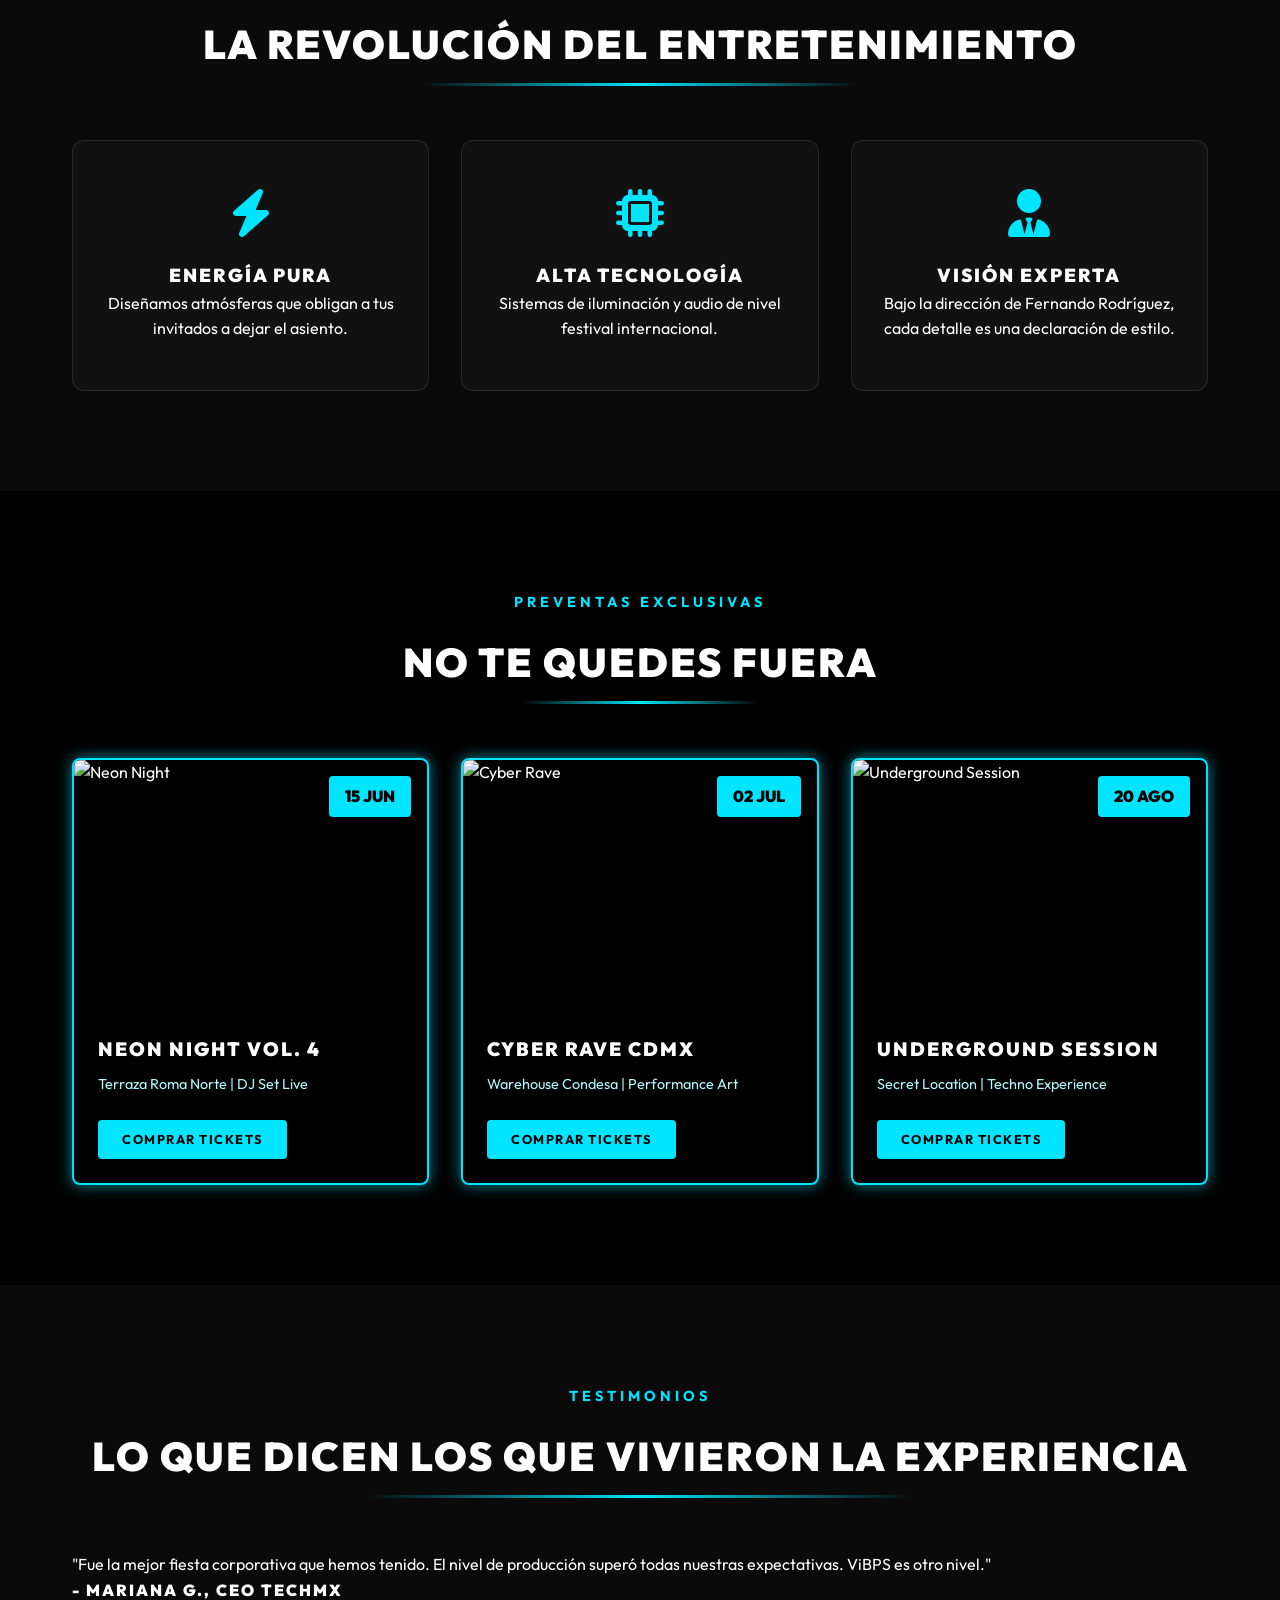
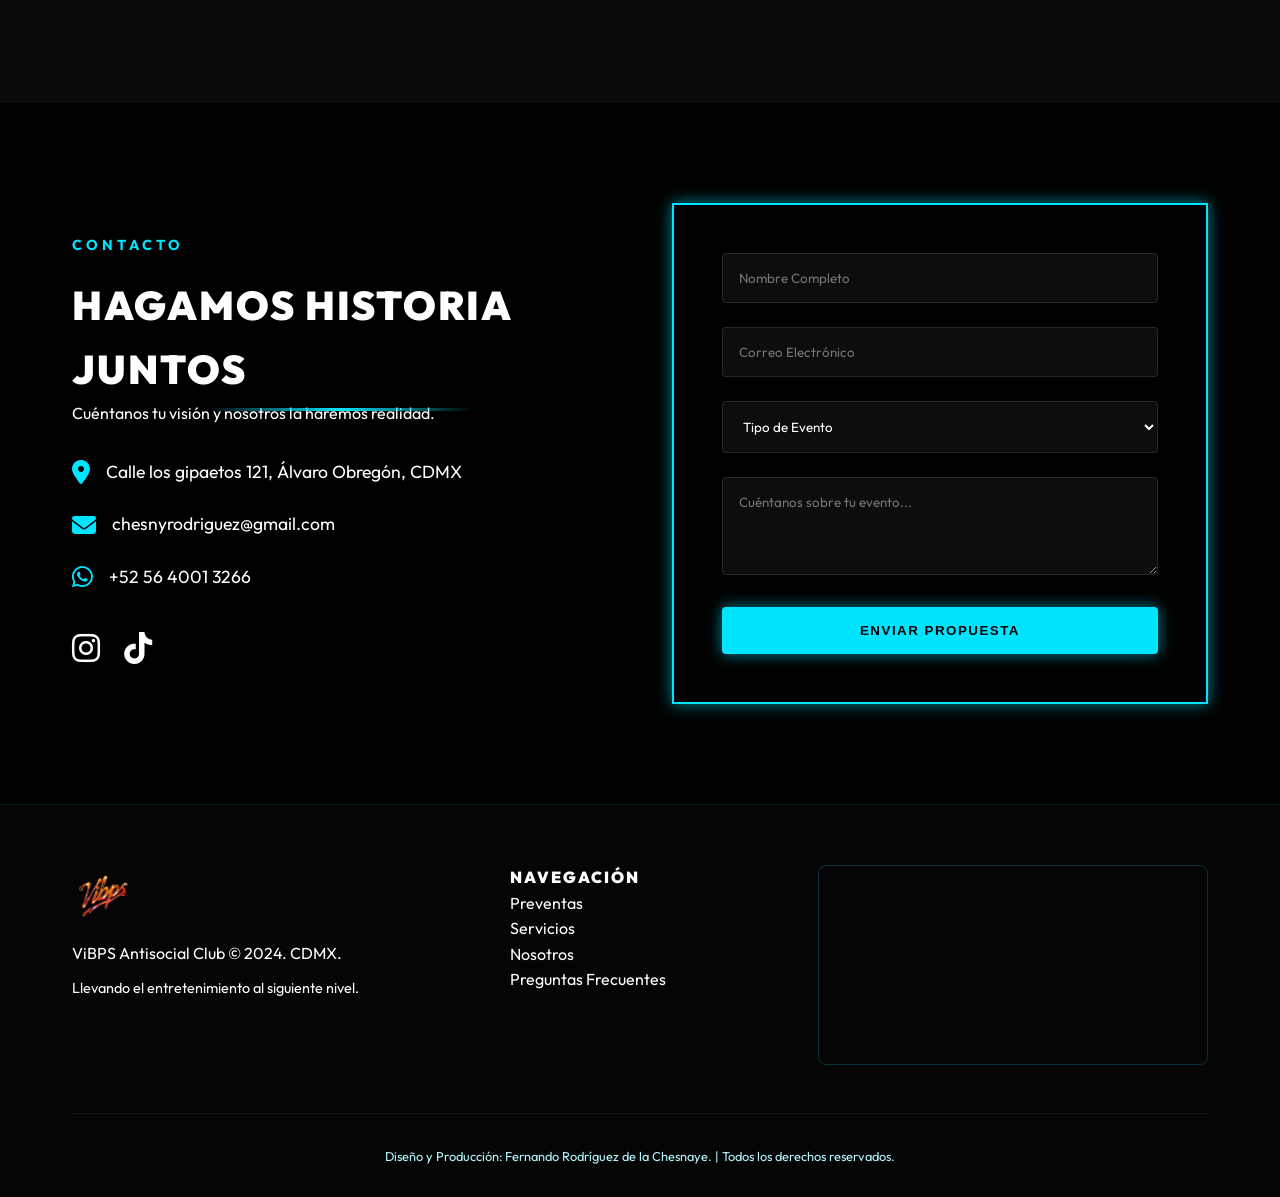
==== commit 29adbebe: "feat: nuevo logo sin fondo en header y footer de todas las paginas - Remueve fondo degradado (negro/" ====
--- a/index.html
+++ b/index.html
@@ -24,7 +24,7 @@
         <div class="container">
             <div class="logo">
                 <a href="index.html">
-                    <img src="logo.jpeg" alt="ViBPS Logo" style="height: 50px; display: inline-block; vertical-align: middle;">
+                    <img src="assets/images/logo-nuevo.png" alt="ViBPS Logo" style="height: 50px; display: inline-block; vertical-align: middle;">
                     <span>_MX</span>
                 </a>
             </div>
@@ -233,7 +233,7 @@
         <div class="container">
             <div class="footer-grid">
                 <div class="footer-logo">
-                    <img src="logo.jpeg" alt="ViBPS Logo">
+                    <img src="assets/images/logo-nuevo.png" alt="ViBPS Logo">
                     <p>ViBPS Antisocial Club &copy; 2024. CDMX.</p>
                     <p style="font-size: 0.9rem; margin-top: 10px;">Llevando el entretenimiento al siguiente nivel.</p>
                 </div>
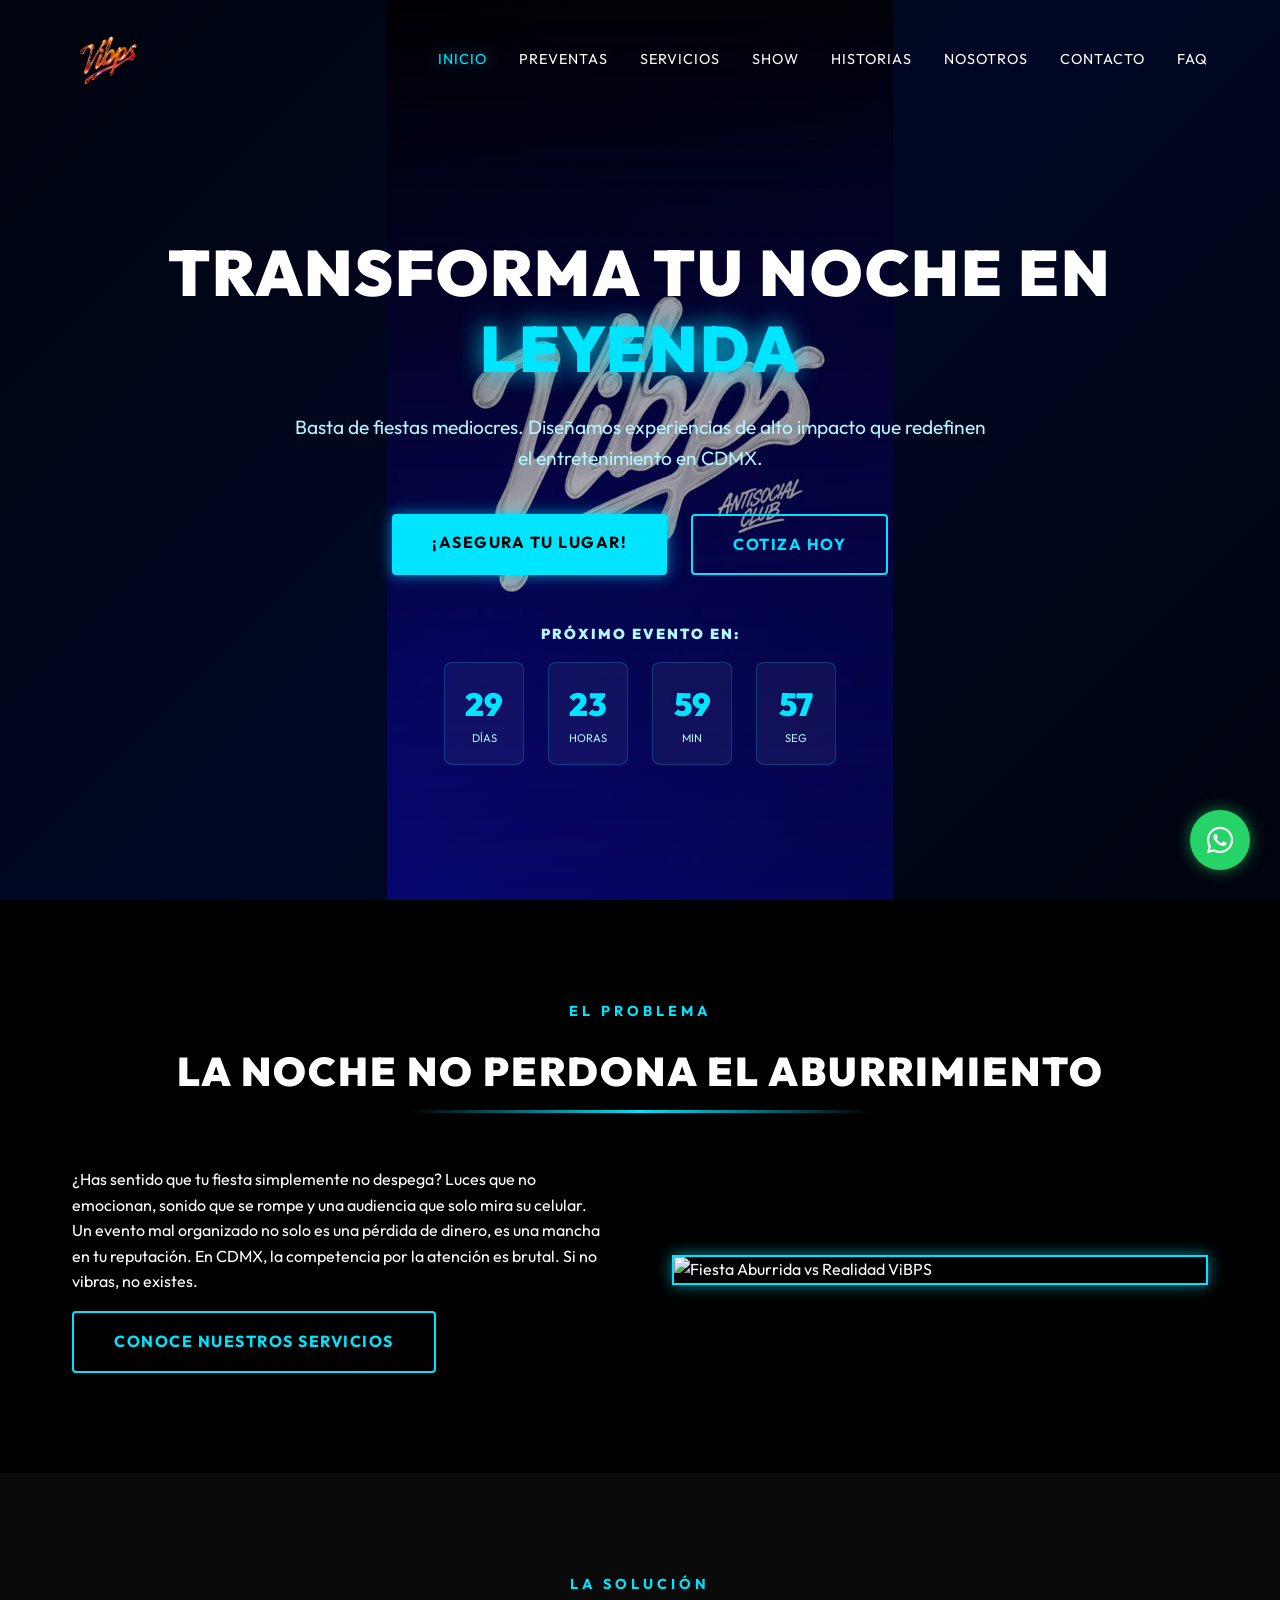
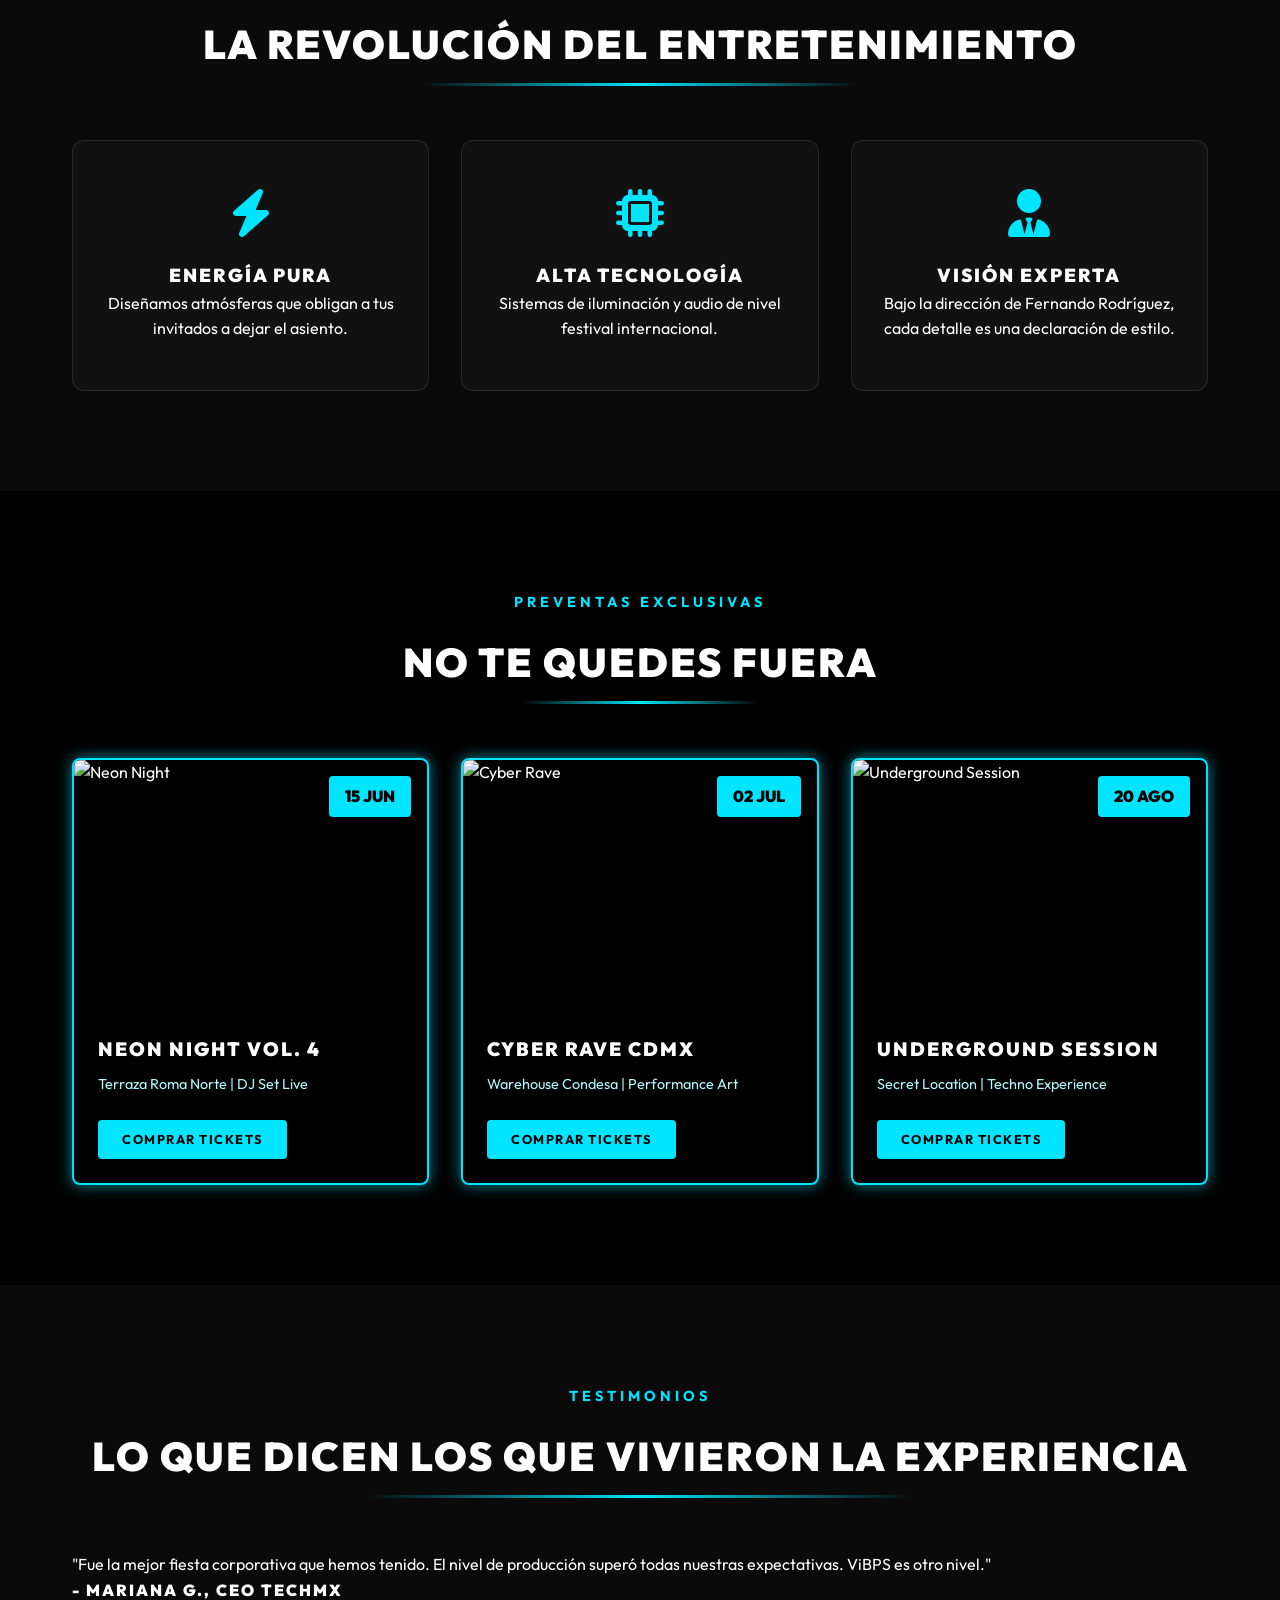
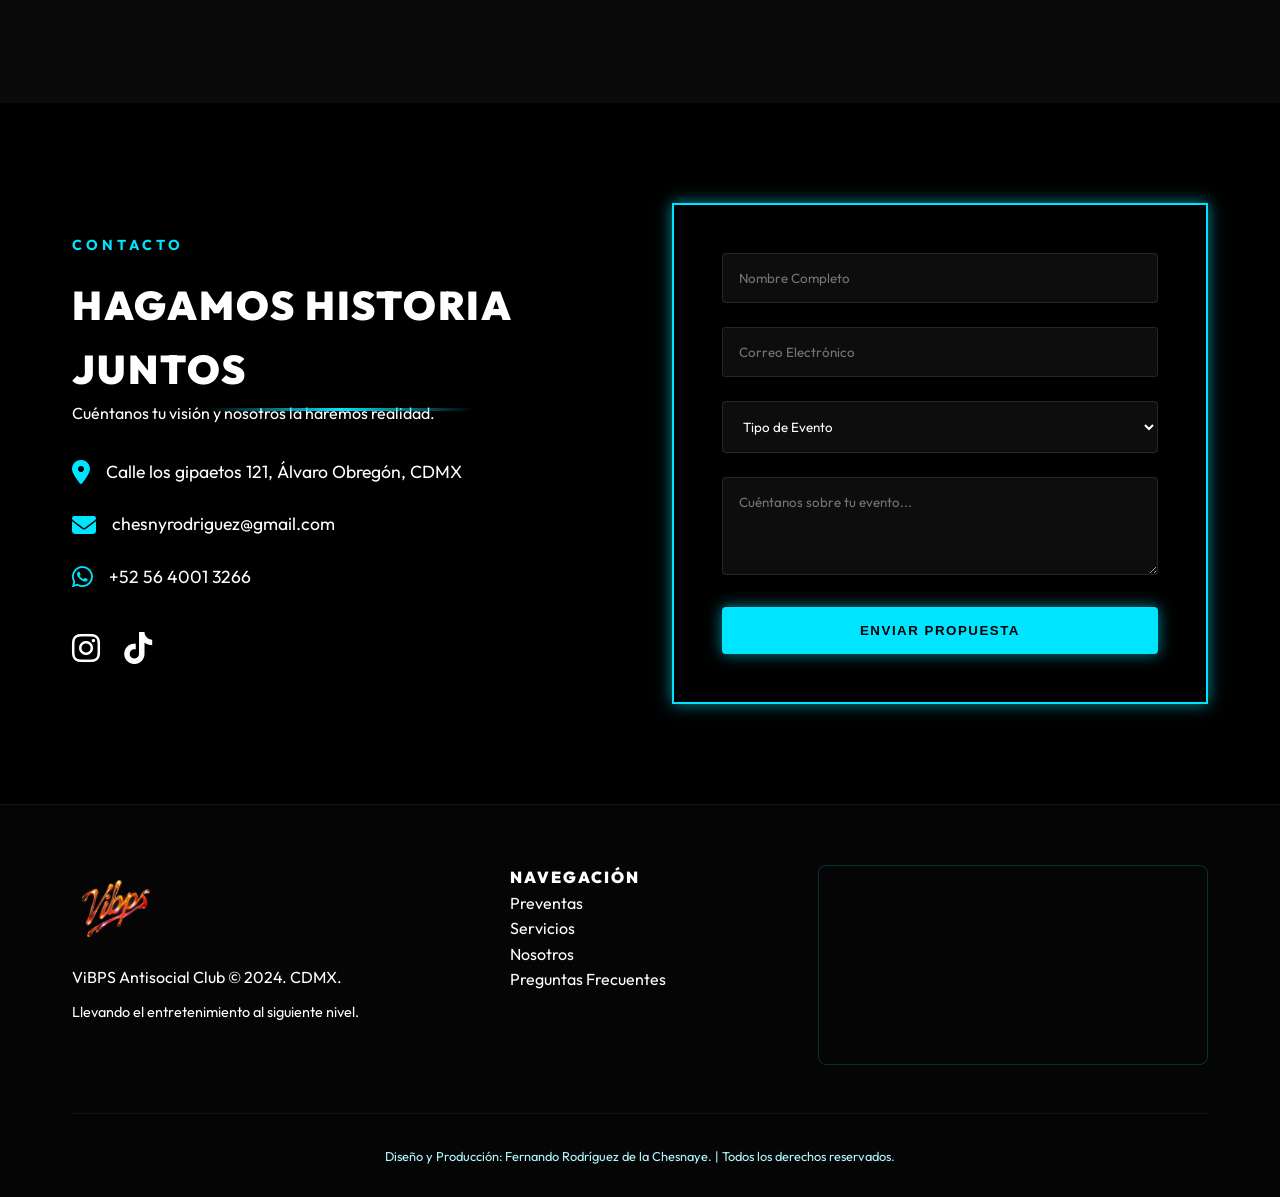
==== commit 8f4e263f: "style: quitar _MX y agrandar logo 40% en header y footer - Elimina <span>_MX</span> del header en to" ====
--- a/index.html
+++ b/index.html
@@ -24,8 +24,7 @@
         <div class="container">
             <div class="logo">
                 <a href="index.html">
-                    <img src="assets/images/logo-nuevo.png" alt="ViBPS Logo" style="height: 50px; display: inline-block; vertical-align: middle;">
-                    <span>_MX</span>
+                    <img src="assets/images/logo-nuevo.png" alt="ViBPS Logo" style="height: 70px; display: inline-block; vertical-align: middle;">
                 </a>
             </div>
             <nav id="nav-menu">
--- a/style.css
+++ b/style.css
@@ -549,7 +549,7 @@
 }
 
 .footer-logo img {
-    height: 60px;
+    height: 84px;
     margin-bottom: 1rem;
 }
 
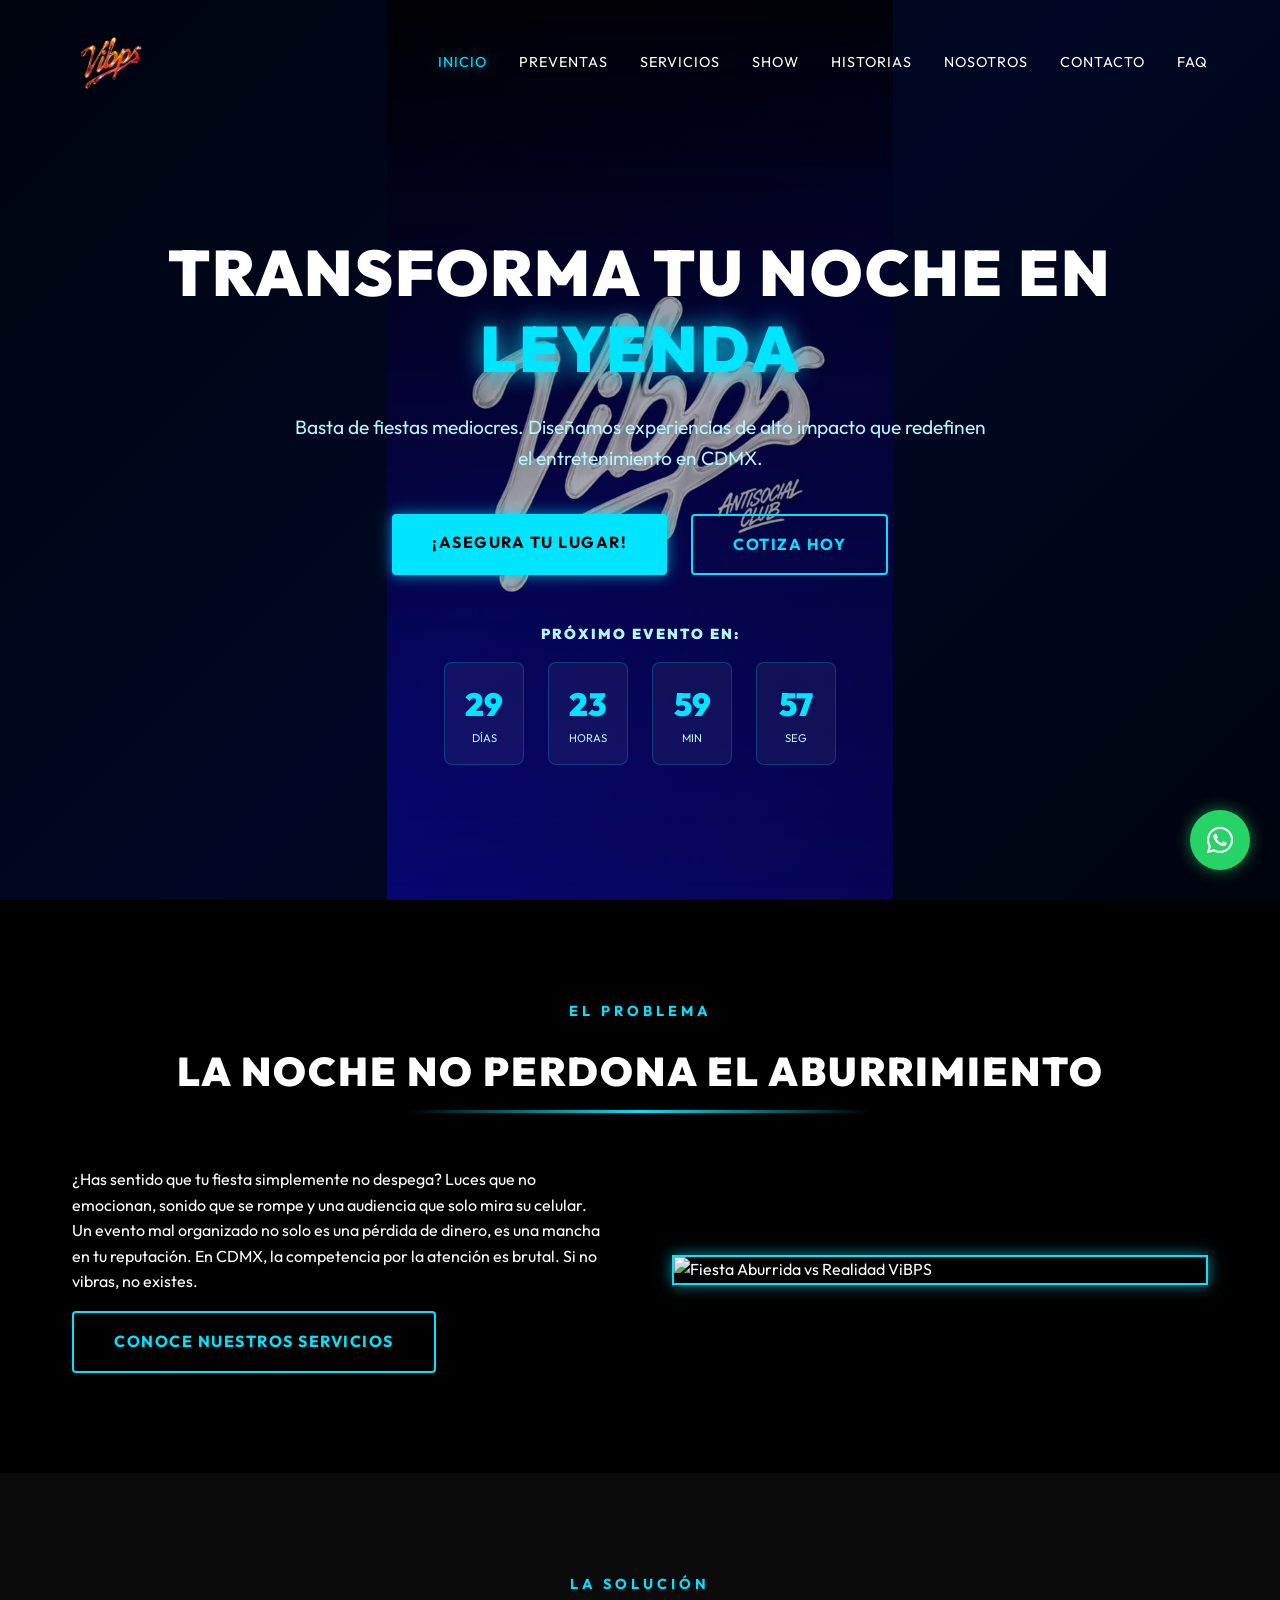
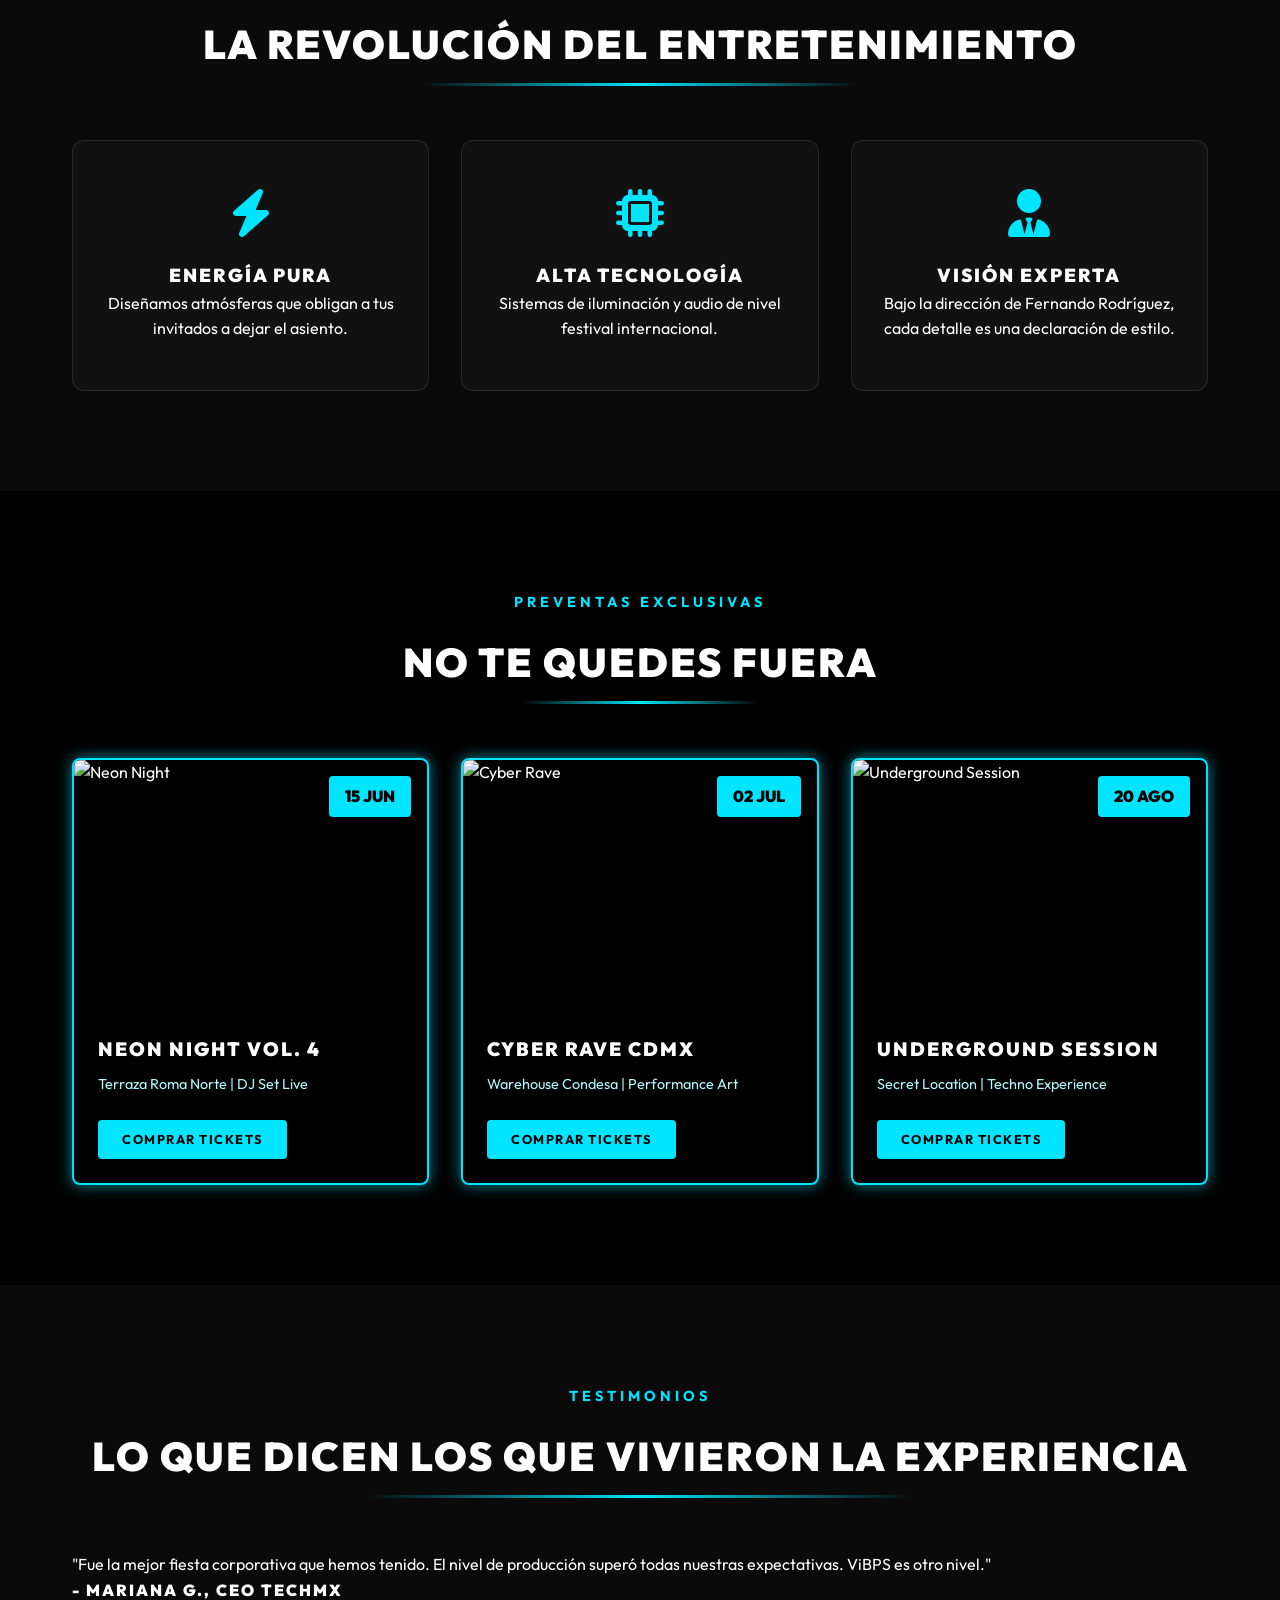
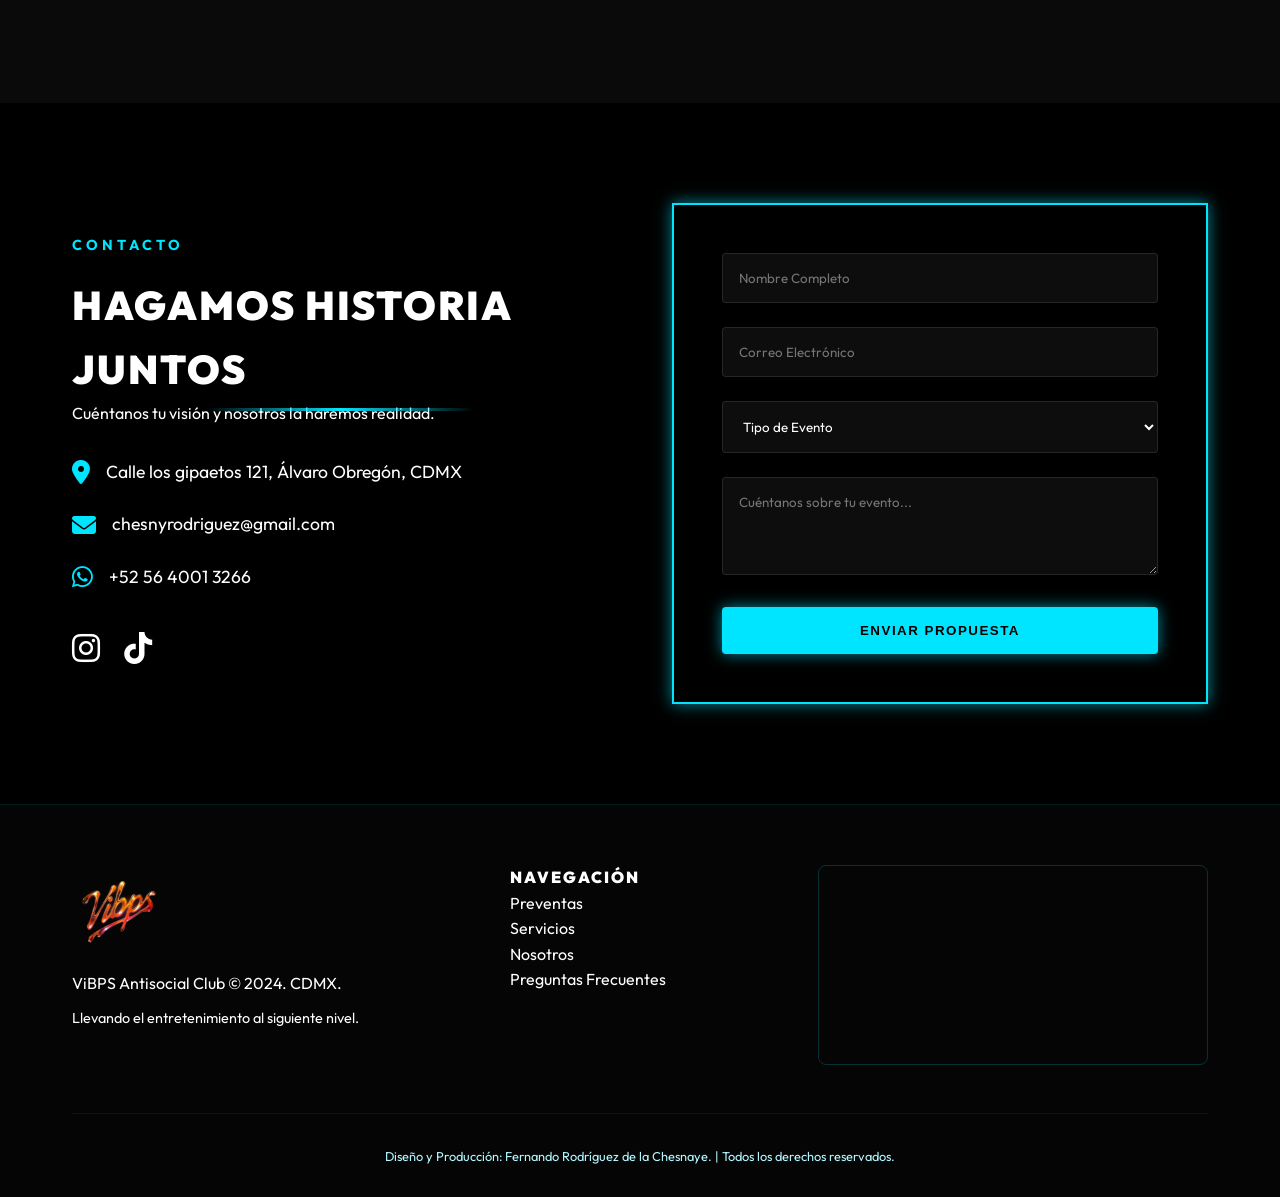
==== commit f76eae31: "style: logo al 50% mas grande (header 75px, footer 90px) Co-Authored-By: Claude Sonnet 4.6 <noreply@" ====
--- a/index.html
+++ b/index.html
@@ -24,7 +24,7 @@
         <div class="container">
             <div class="logo">
                 <a href="index.html">
-                    <img src="assets/images/logo-nuevo.png" alt="ViBPS Logo" style="height: 70px; display: inline-block; vertical-align: middle;">
+                    <img src="assets/images/logo-nuevo.png" alt="ViBPS Logo" style="height: 75px; display: inline-block; vertical-align: middle;">
                 </a>
             </div>
             <nav id="nav-menu">
--- a/style.css
+++ b/style.css
@@ -549,7 +549,7 @@
 }
 
 .footer-logo img {
-    height: 84px;
+    height: 90px;
     margin-bottom: 1rem;
 }
 
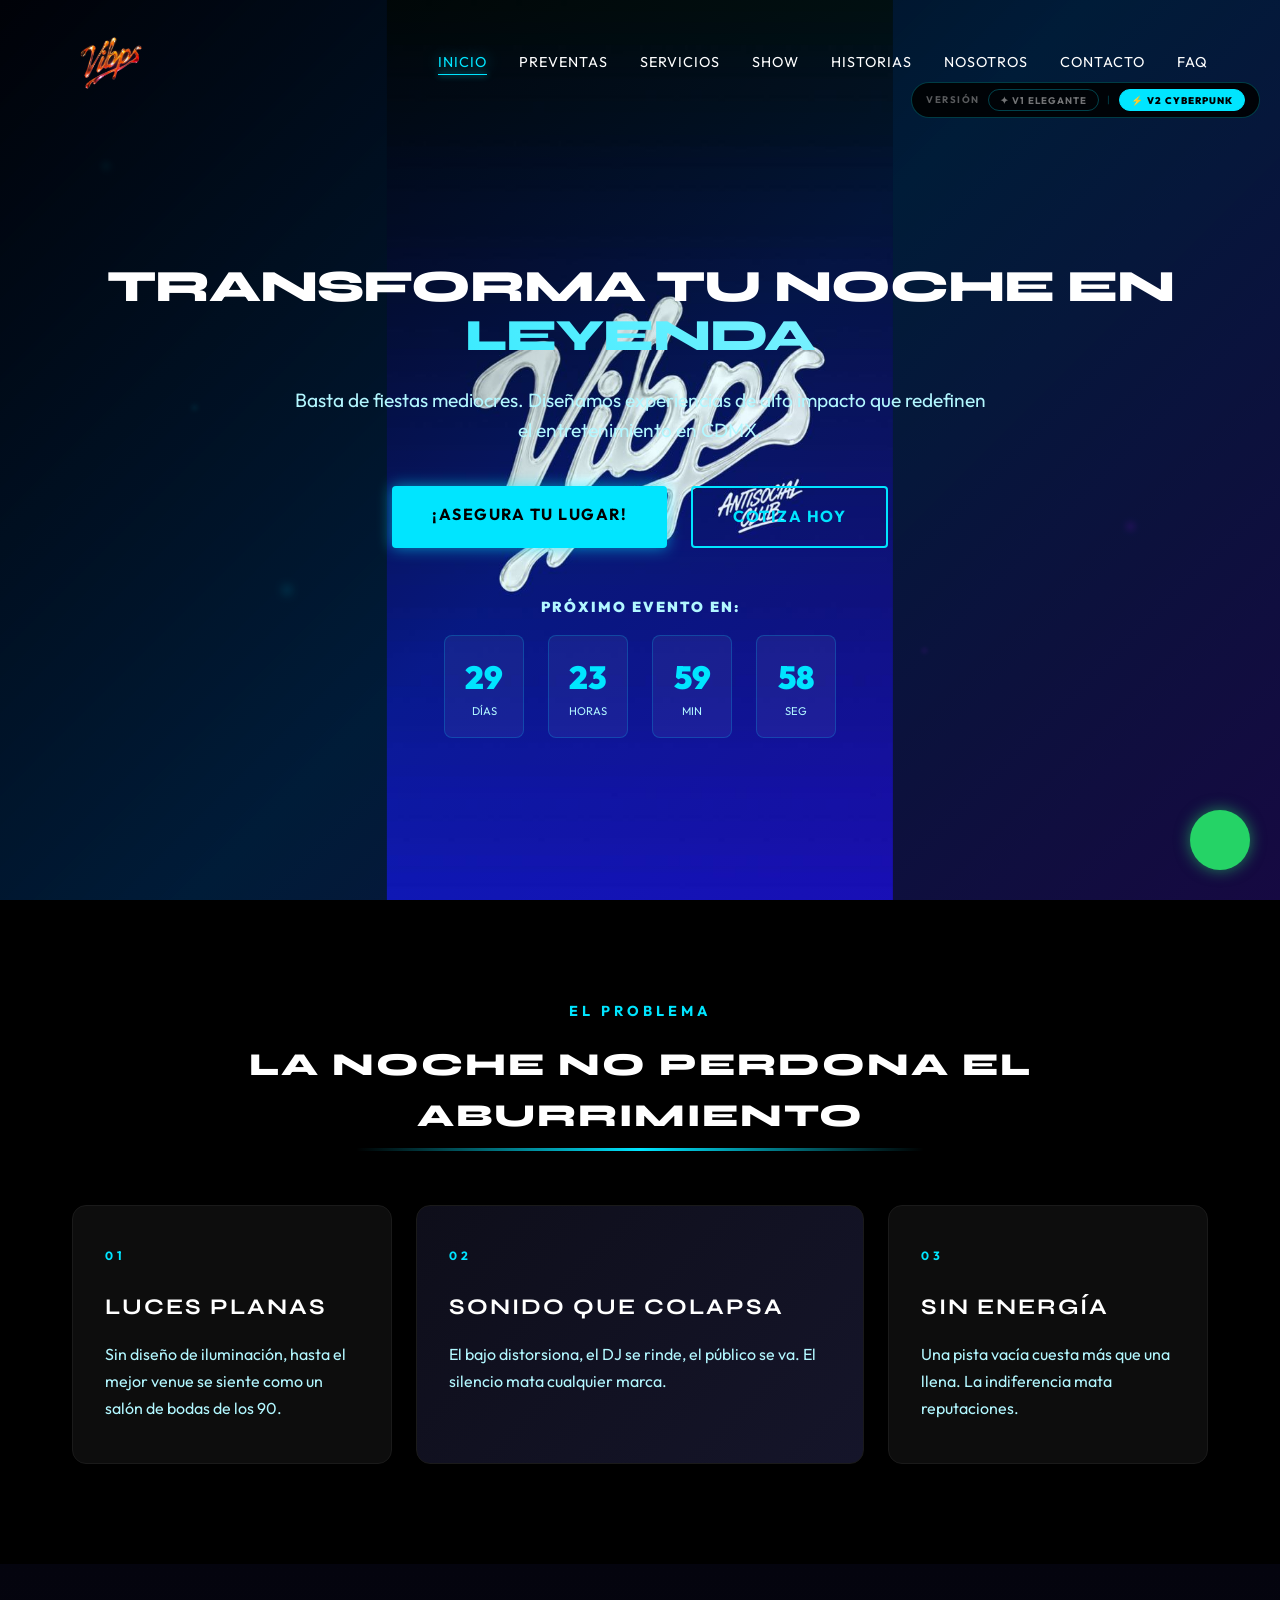
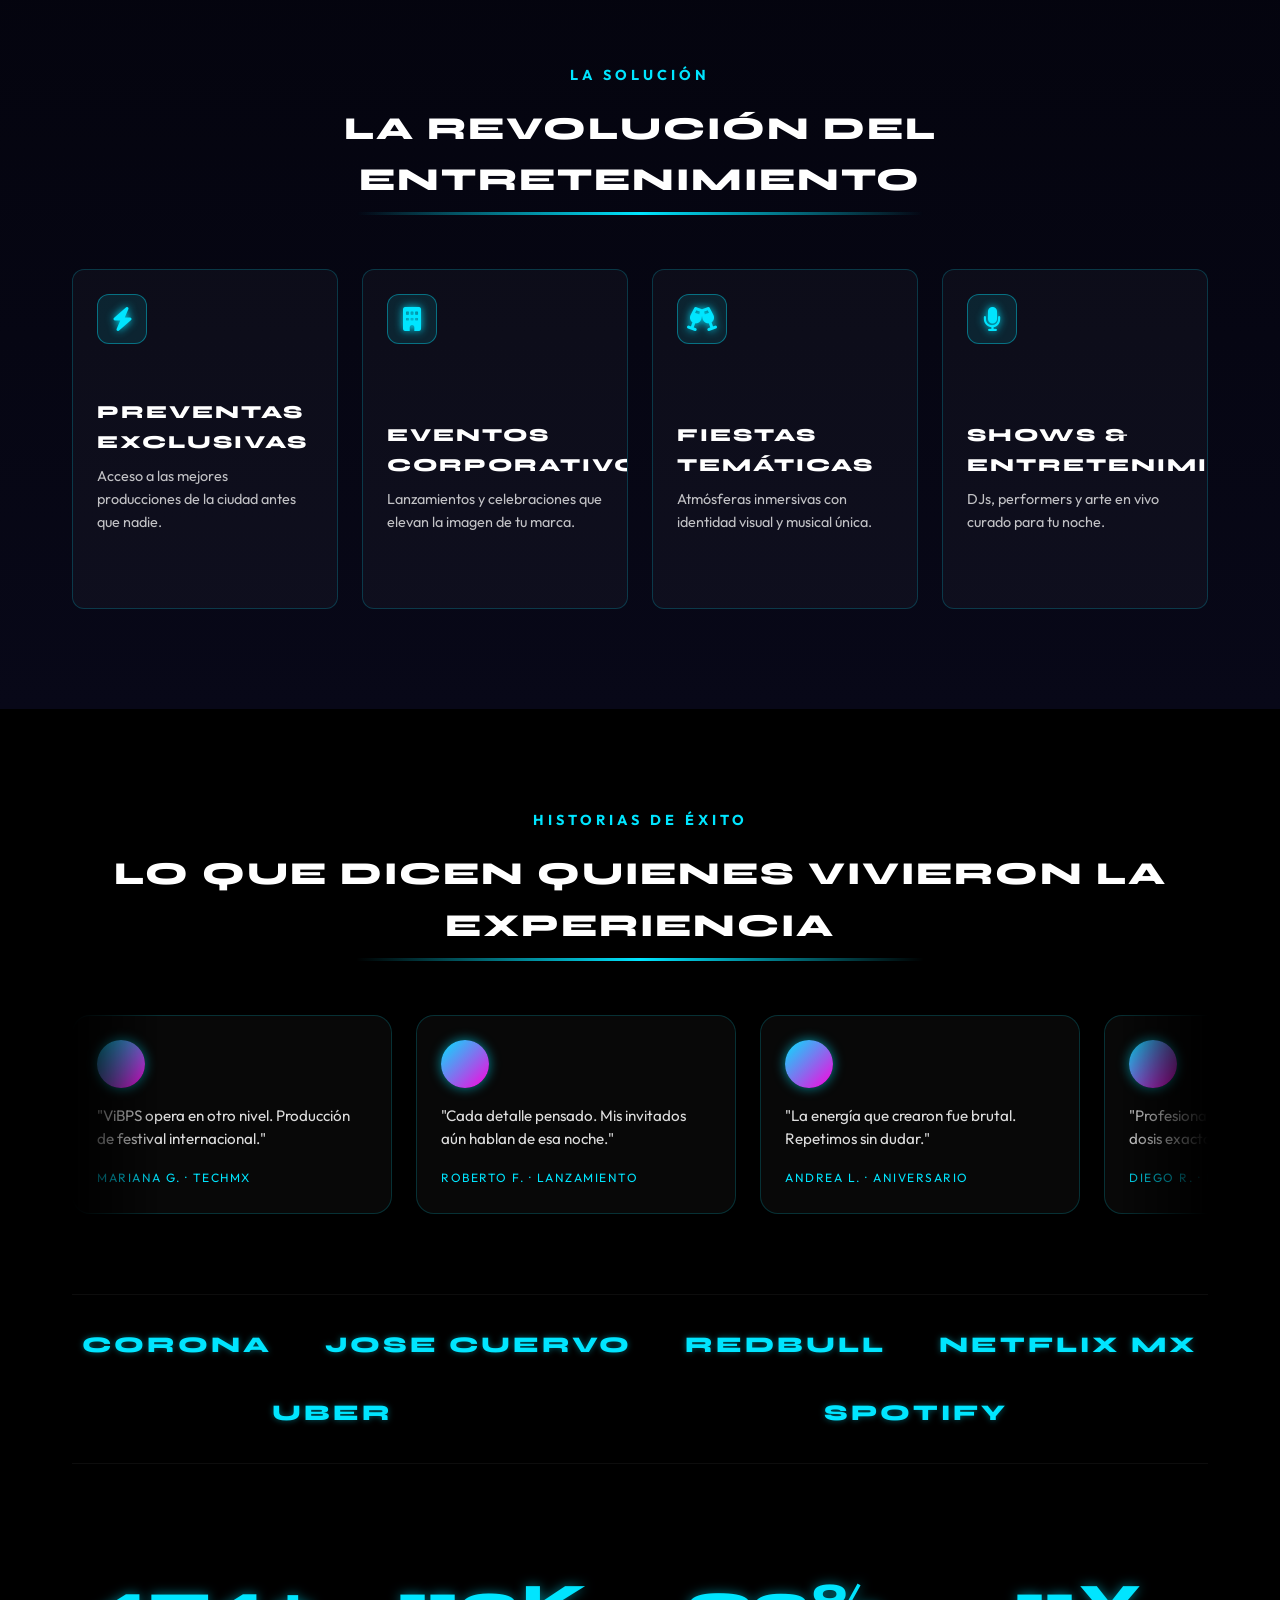
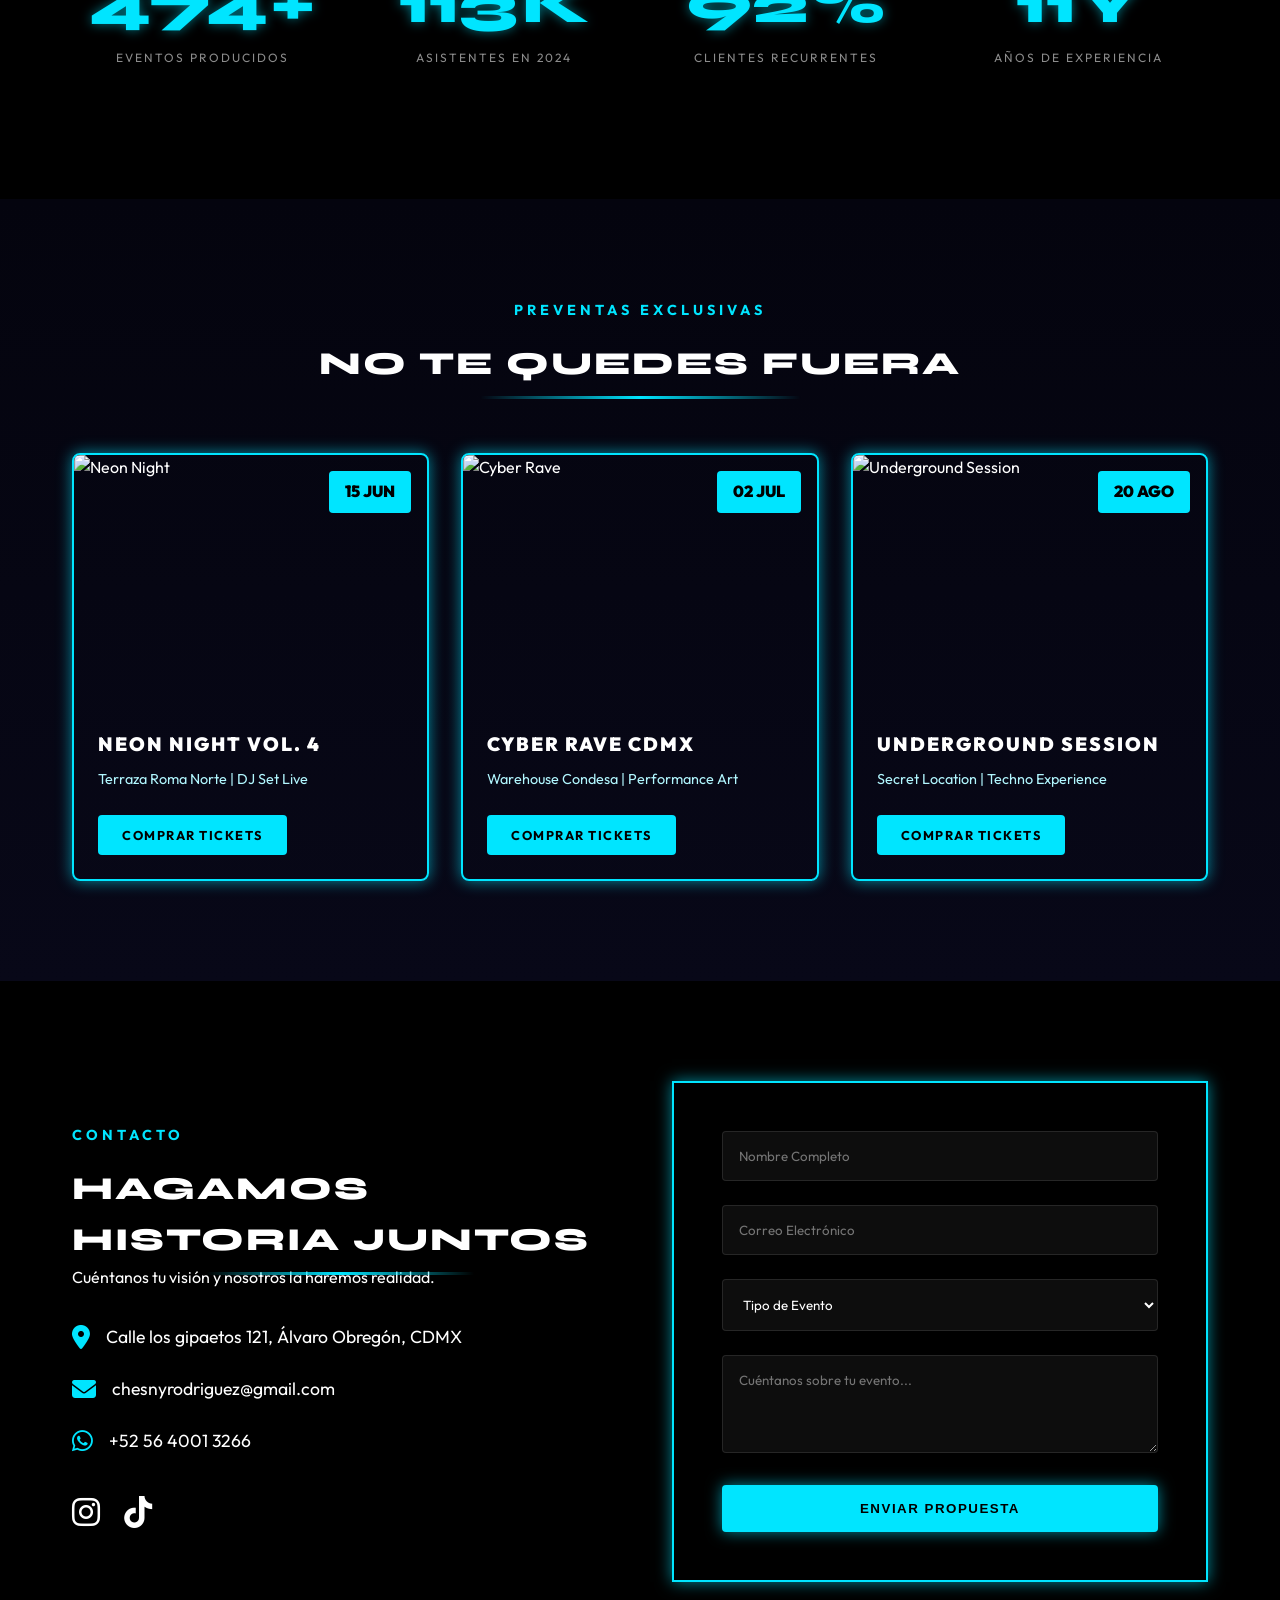
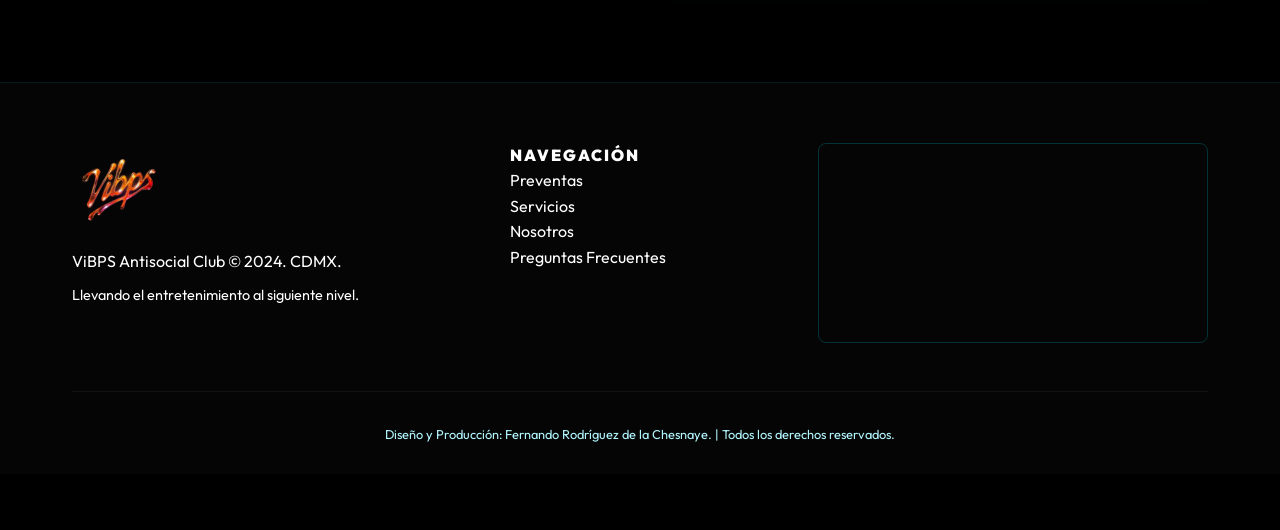
==== commit ae7f192d: "feat: sistema dual-tema V1/V2 completo + 8 páginas refactorizadas - Selector de tema flotante (V1 El" ====
--- a/index.html
+++ b/index.html
@@ -5,21 +5,20 @@
     <meta name="viewport" content="width=device-width, initial-scale=1.0">
     <title>ViBPS Antisocial Club | Producción de Eventos & Entretenimiento CDMX</title>
     <meta name="description" content="ViBPS Antisocial Club: Llevamos la energía al siguiente nivel. Agencia de producción de eventos, entretenimiento y shows en CDMX. Fernando Rodríguez de la Chesnaye.">
-    
+
     <!-- Google Fonts -->
     <link rel="preconnect" href="https://fonts.googleapis.com">
     <link rel="preconnect" href="https://fonts.gstatic.com" crossorigin>
-    <link href="https://fonts.googleapis.com/css2?family=Outfit:wght@300;400;700;900&display=swap" rel="stylesheet">
-    
-    <!-- Font Awesome for Icons -->
+    <link href="https://fonts.googleapis.com/css2?family=Outfit:wght@300;400;700;900&family=Playfair+Display:ital,wght@0,400;0,700;0,900;1,400&family=Syne:wght@400;600;700;800&display=swap" rel="stylesheet">
+
+    <!-- Font Awesome -->
     <link rel="stylesheet" href="https://cdnjs.cloudflare.com/ajax/libs/font-awesome/6.4.0/css/all.min.css">
-    
-    <!-- Custom CSS -->
+
     <link rel="stylesheet" href="style.css">
 </head>
 <body>
 
-    <!-- Header / Navigation -->
+    <!-- Header -->
     <header id="main-header">
         <div class="container">
             <div class="logo">
@@ -46,20 +45,25 @@
         </div>
     </header>
 
-    <!-- Hero Section (Problem/Agitation/Solution Start) -->
+    <!-- ============================================================
+         1. HERO — Bienvenida
+         ============================================================ -->
     <section id="hero">
         <img src="assets/images/img-hero.jpeg" class="hero-img-bg" alt="ViBPS Antisocial Club">
         <div class="hero-overlay"></div>
         <div class="hero-content container">
             <div class="reveal">
-                <h1 class="glitch-text">TRANSFORMA TU NOCHE EN <span>LEYENDA</span></h1>
+                <h1 class="hero-title">
+                    <span class="t-line">TRANSFORMA TU NOCHE EN</span>
+                    <span class="t-accent">LEYENDA</span>
+                </h1>
                 <p class="hero-subtitle">Basta de fiestas mediocres. Diseñamos experiencias de alto impacto que redefinen el entretenimiento en CDMX.</p>
                 <div class="hero-ctas">
-                    <a href="#preventas" class="btn btn-primary">¡ASEGURA TU LUGAR!</a>
-                    <a href="#contacto" class="btn btn-secondary">COTIZA HOY</a>
-                </div>
-            </div>
-            
+                    <a href="preventas.html" class="btn btn-primary">¡ASEGURA TU LUGAR!</a>
+                    <a href="contacto.html" class="btn btn-secondary">COTIZA HOY</a>
+                </div>
+            </div>
+
             <div class="countdown-container reveal">
                 <h3>PRÓXIMO EVENTO EN:</h3>
                 <div id="countdown">
@@ -72,62 +76,208 @@
         </div>
     </section>
 
-    <!-- PASTOR: Problem & Agitation Section -->
+    <!-- ============================================================
+         2. PASTOR — Problema & Agitación
+         (Dos layouts: Editorial V1 / Bento V2, toggle via CSS)
+         ============================================================ -->
     <section id="agitation" class="section-padding">
         <div class="container">
             <div class="section-header reveal">
                 <span class="tagline">EL PROBLEMA</span>
                 <h2>LA NOCHE NO PERDONA EL ABURRIMIENTO</h2>
             </div>
-            <div class="grid-2 reveal">
-                <div class="content">
-                    <p class="highlight">¿Has sentido que tu fiesta simplemente no despega? Luces que no emocionan, sonido que se rompe y una audiencia que solo mira su celular.</p>
-                    <p>Un evento mal organizado no solo es una pérdida de dinero, es una mancha en tu reputación. En CDMX, la competencia por la atención es brutal. Si no vibras, no existes.</p>
-                    <a href="servicios.html" class="btn btn-secondary" style="margin-top: 1rem;">Conoce nuestros servicios</a>
-                </div>
-                <div class="image-box neon-border">
-                    <img src="https://images.unsplash.com/photo-1514525253361-bee8a197c0c5?auto=format&fit=crop&q=80&w=600" alt="Fiesta Aburrida vs Realidad ViBPS">
-                </div>
-            </div>
-        </div>
-    </section>
-
-    <!-- PASTOR: Solution Section -->
+
+            <!-- V1: Editorial asimétrico -->
+            <div class="agitation-editorial reveal">
+                <div class="agit-text">
+                    <p class="lead">¿Cuántas veces has invertido tiempo, dinero y expectativas en un evento que terminó siendo… uno más?</p>
+                    <p>Luces que no emocionan. Sonido que se rompe a la primera hora. Una pista vacía mientras la gente revisa su teléfono. La indiferencia es la peor venganza de una noche mal producida.</p>
+                    <p>En CDMX, la atención se gana o se pierde en los primeros 30 segundos. Sin atmósfera, sin energía, sin <em>vibra</em>… simplemente no existes.</p>
+                    <a href="servicios.html" class="btn btn-secondary">Conoce nuestros servicios</a>
+                </div>
+                <div class="agit-photo">
+                    <img src="https://images.unsplash.com/photo-1574391884720-bbc3740c59d1?auto=format&fit=crop&q=80&w=700" alt="Sofisticación nocturna">
+                </div>
+            </div>
+
+            <!-- V2: Bento con tilt 3D -->
+            <div class="agitation-bento reveal">
+                <div class="bento-card" data-tilt>
+                    <span class="bento-num">01</span>
+                    <h3>LUCES PLANAS</h3>
+                    <p>Sin diseño de iluminación, hasta el mejor venue se siente como un salón de bodas de los 90.</p>
+                </div>
+                <div class="bento-card bento-feature" data-tilt>
+                    <span class="bento-num">02</span>
+                    <h3>SONIDO QUE COLAPSA</h3>
+                    <p>El bajo distorsiona, el DJ se rinde, el público se va. El silencio mata cualquier marca.</p>
+                </div>
+                <div class="bento-card" data-tilt>
+                    <span class="bento-num">03</span>
+                    <h3>SIN ENERGÍA</h3>
+                    <p>Una pista vacía cuesta más que una llena. La indiferencia mata reputaciones.</p>
+                </div>
+            </div>
+        </div>
+    </section>
+
+    <!-- ============================================================
+         3. PASTOR — Solución & Servicios destacados
+         ============================================================ -->
     <section id="solution" class="section-padding bg-dark-accent">
         <div class="container">
             <div class="section-header reveal">
                 <span class="tagline">LA SOLUCIÓN</span>
                 <h2>LA REVOLUCIÓN DEL ENTRETENIMIENTO</h2>
             </div>
-            <div class="grid-3 reveal">
-                <div class="card neon-card">
-                    <i class="fas fa-bolt"></i>
-                    <h3>Energía Pura</h3>
-                    <p>Diseñamos atmósferas que obligan a tus invitados a dejar el asiento.</p>
-                </div>
-                <div class="card neon-card">
-                    <i class="fas fa-microchip"></i>
-                    <h3>Alta Tecnología</h3>
-                    <p>Sistemas de iluminación y audio de nivel festival internacional.</p>
-                </div>
-                <div class="card neon-card">
-                    <i class="fas fa-user-tie"></i>
-                    <h3>Visión Experta</h3>
-                    <p>Bajo la dirección de Fernando Rodríguez, cada detalle es una declaración de estilo.</p>
-                </div>
-            </div>
-        </div>
-    </section>
-
-    <!-- Preventas Section (Offer) -->
-    <section id="preventas" class="section-padding">
+            <div class="services-grid reveal">
+                <article class="service-card" style="--bg-url:url('https://images.unsplash.com/photo-1470229722913-7c0e2dbbafd3?auto=format&fit=crop&q=80&w=600')">
+                    <div class="svc-icon"><i class="fas fa-bolt"></i></div>
+                    <div class="svc-body">
+                        <h3>PREVENTAS EXCLUSIVAS</h3>
+                        <p>Acceso a las mejores producciones de la ciudad antes que nadie.</p>
+                        <span class="svc-arrow">Ver eventos <i class="fas fa-arrow-right"></i></span>
+                    </div>
+                </article>
+                <article class="service-card" style="--bg-url:url('https://images.unsplash.com/photo-1511795409834-ef04bbd61622?auto=format&fit=crop&q=80&w=600')">
+                    <div class="svc-icon"><i class="fas fa-building"></i></div>
+                    <div class="svc-body">
+                        <h3>EVENTOS CORPORATIVOS</h3>
+                        <p>Lanzamientos y celebraciones que elevan la imagen de tu marca.</p>
+                        <span class="svc-arrow">Cotizar <i class="fas fa-arrow-right"></i></span>
+                    </div>
+                </article>
+                <article class="service-card" style="--bg-url:url('https://images.unsplash.com/photo-1492684223066-81342ee5ff30?auto=format&fit=crop&q=80&w=600')">
+                    <div class="svc-icon"><i class="fas fa-glass-cheers"></i></div>
+                    <div class="svc-body">
+                        <h3>FIESTAS TEMÁTICAS</h3>
+                        <p>Atmósferas inmersivas con identidad visual y musical única.</p>
+                        <span class="svc-arrow">Explorar <i class="fas fa-arrow-right"></i></span>
+                    </div>
+                </article>
+                <article class="service-card" style="--bg-url:url('https://images.unsplash.com/photo-1516450360452-9312f5e86fc7?auto=format&fit=crop&q=80&w=600')">
+                    <div class="svc-icon"><i class="fas fa-microphone"></i></div>
+                    <div class="svc-body">
+                        <h3>SHOWS & ENTRETENIMIENTO</h3>
+                        <p>DJs, performers y arte en vivo curado para tu noche.</p>
+                        <span class="svc-arrow">Ver show <i class="fas fa-arrow-right"></i></span>
+                    </div>
+                </article>
+            </div>
+        </div>
+    </section>
+
+    <!-- ============================================================
+         4. PASTOR — Prueba social: Testimonios + Marcas + Métricas
+         ============================================================ -->
+    <section id="social-proof" class="section-padding">
+        <div class="container">
+            <div class="section-header reveal">
+                <span class="tagline">HISTORIAS DE ÉXITO</span>
+                <h2>LO QUE DICEN QUIENES VIVIERON LA EXPERIENCIA</h2>
+            </div>
+
+            <!-- V1: Reseña editorial estática -->
+            <div class="testimonials-editorial reveal">
+                <blockquote class="quote-lux">
+                    <p>Fue la mejor fiesta corporativa que hemos tenido. El nivel de producción superó todas nuestras expectativas. ViBPS opera en otro nivel.</p>
+                    <cite>— Mariana G., CEO TechMX</cite>
+                </blockquote>
+                <blockquote class="quote-lux">
+                    <p>Más que un evento, fue una experiencia. Cada detalle estaba pensado. Mis invitados aún hablan de esa noche.</p>
+                    <cite>— Roberto F., Lanzamiento de marca</cite>
+                </blockquote>
+            </div>
+
+            <!-- V2: Carrusel marquee infinito -->
+            <div class="testimonials-marquee reveal">
+                <div class="marquee-track">
+                    <div class="m-card">
+                        <div class="m-avatar"></div>
+                        <p>"ViBPS opera en otro nivel. Producción de festival internacional."</p>
+                        <cite>Mariana G. · TechMX</cite>
+                    </div>
+                    <div class="m-card">
+                        <div class="m-avatar"></div>
+                        <p>"Cada detalle pensado. Mis invitados aún hablan de esa noche."</p>
+                        <cite>Roberto F. · Lanzamiento</cite>
+                    </div>
+                    <div class="m-card">
+                        <div class="m-avatar"></div>
+                        <p>"La energía que crearon fue brutal. Repetimos sin dudar."</p>
+                        <cite>Andrea L. · Aniversario</cite>
+                    </div>
+                    <div class="m-card">
+                        <div class="m-avatar"></div>
+                        <p>"Profesionalismo y locura creativa en la dosis exacta."</p>
+                        <cite>Diego R. · Festival privado</cite>
+                    </div>
+                    <!-- Duplicado para loop infinito -->
+                    <div class="m-card">
+                        <div class="m-avatar"></div>
+                        <p>"ViBPS opera en otro nivel. Producción de festival internacional."</p>
+                        <cite>Mariana G. · TechMX</cite>
+                    </div>
+                    <div class="m-card">
+                        <div class="m-avatar"></div>
+                        <p>"Cada detalle pensado. Mis invitados aún hablan de esa noche."</p>
+                        <cite>Roberto F. · Lanzamiento</cite>
+                    </div>
+                    <div class="m-card">
+                        <div class="m-avatar"></div>
+                        <p>"La energía que crearon fue brutal. Repetimos sin dudar."</p>
+                        <cite>Andrea L. · Aniversario</cite>
+                    </div>
+                    <div class="m-card">
+                        <div class="m-avatar"></div>
+                        <p>"Profesionalismo y locura creativa en la dosis exacta."</p>
+                        <cite>Diego R. · Festival privado</cite>
+                    </div>
+                </div>
+            </div>
+
+            <!-- Marcas aliadas -->
+            <div class="brands-row reveal">
+                <span class="brand-logo">CORONA</span>
+                <span class="brand-logo">JOSE CUERVO</span>
+                <span class="brand-logo">REDBULL</span>
+                <span class="brand-logo">NETFLIX MX</span>
+                <span class="brand-logo">UBER</span>
+                <span class="brand-logo">SPOTIFY</span>
+            </div>
+
+            <!-- Métricas con contadores -->
+            <div class="metrics-grid reveal">
+                <div class="metric">
+                    <span class="metric-num" data-count="500">0</span><span class="metric-plus">+</span>
+                    <small>Eventos producidos</small>
+                </div>
+                <div class="metric">
+                    <span class="metric-num" data-count="120">0</span><span class="metric-plus">K</span>
+                    <small>Asistentes en 2024</small>
+                </div>
+                <div class="metric">
+                    <span class="metric-num" data-count="98">0</span><span class="metric-plus">%</span>
+                    <small>Clientes recurrentes</small>
+                </div>
+                <div class="metric">
+                    <span class="metric-num" data-count="12">0</span><span class="metric-plus">Y</span>
+                    <small>Años de experiencia</small>
+                </div>
+            </div>
+        </div>
+    </section>
+
+    <!-- ============================================================
+         5. PREVENTAS — Catálogo
+         ============================================================ -->
+    <section id="preventas" class="section-padding bg-dark-accent">
         <div class="container">
             <div class="section-header reveal">
                 <span class="tagline">PREVENTAS EXCLUSIVAS</span>
                 <h2>NO TE QUEDES FUERA</h2>
             </div>
             <div class="grid-3 reveal" id="events-grid">
-                <!-- Event Card -->
                 <div class="event-card neon-border">
                     <div class="event-img">
                         <img src="https://images.unsplash.com/photo-1492684223066-81342ee5ff30?auto=format&fit=crop&q=80&w=500" alt="Neon Night">
@@ -136,10 +286,9 @@
                     <div class="event-info">
                         <h3>NEON NIGHT VOL. 4</h3>
                         <p>Terraza Roma Norte | DJ Set Live</p>
-                        <a href="#" class="btn btn-small">Comprar Tickets</a>
-                    </div>
-                </div>
-                <!-- Add more cards as needed -->
+                        <a href="preventas.html" class="btn btn-small">Comprar Tickets</a>
+                    </div>
+                </div>
                 <div class="event-card neon-border">
                     <div class="event-img">
                         <img src="https://images.unsplash.com/photo-1508700115892-45ecd05ae2ad?auto=format&fit=crop&q=80&w=500" alt="Cyber Rave">
@@ -148,7 +297,7 @@
                     <div class="event-info">
                         <h3>CYBER RAVE CDMX</h3>
                         <p>Warehouse Condesa | Performance Art</p>
-                        <a href="#" class="btn btn-small">Comprar Tickets</a>
+                        <a href="preventas.html" class="btn btn-small">Comprar Tickets</a>
                     </div>
                 </div>
                 <div class="event-card neon-border">
@@ -159,31 +308,16 @@
                     <div class="event-info">
                         <h3>UNDERGROUND SESSION</h3>
                         <p>Secret Location | Techno Experience</p>
-                        <a href="#" class="btn btn-small">Comprar Tickets</a>
-                    </div>
-                </div>
-            </div>
-        </div>
-    </section>
-
-    <!-- PASTOR: Testimony Section -->
-    <section id="testimonials" class="section-padding bg-dark-accent">
-        <div class="container">
-            <div class="section-header reveal">
-                <span class="tagline">TESTIMONIOS</span>
-                <h2>LO QUE DICEN LOS QUE VIVIERON LA EXPERIENCIA</h2>
-            </div>
-            <div class="testimonial-slider reveal">
-                <div class="testimonial-item">
-                    <p>"Fue la mejor fiesta corporativa que hemos tenido. El nivel de producción superó todas nuestras expectativas. ViBPS es otro nivel."</p>
-                    <h4>- Mariana G., CEO TechMX</h4>
-                </div>
-                <!-- slider dots or controls could go here -->
-            </div>
-        </div>
-    </section>
-
-    <!-- Contact Section (Response) -->
+                        <a href="preventas.html" class="btn btn-small">Comprar Tickets</a>
+                    </div>
+                </div>
+            </div>
+        </div>
+    </section>
+
+    <!-- ============================================================
+         6. CONTACTO
+         ============================================================ -->
     <section id="contacto" class="section-padding">
         <div class="container">
             <div class="grid-2 reveal">
@@ -203,12 +337,8 @@
                 </div>
                 <div class="contact-form-container neon-border">
                     <form id="vibps-contact">
-                        <div class="form-group">
-                            <input type="text" placeholder="Nombre Completo" required>
-                        </div>
-                        <div class="form-group">
-                            <input type="email" placeholder="Correo Electrónico" required>
-                        </div>
+                        <div class="form-group"><input type="text" placeholder="Nombre Completo" required></div>
+                        <div class="form-group"><input type="email" placeholder="Correo Electrónico" required></div>
                         <div class="form-group">
                             <select required>
                                 <option value="" disabled selected>Tipo de Evento</option>
@@ -217,9 +347,7 @@
                                 <option value="concierto">Concierto / DJ Set</option>
                             </select>
                         </div>
-                        <div class="form-group">
-                            <textarea placeholder="Cuéntanos sobre tu evento..." rows="4" required></textarea>
-                        </div>
+                        <div class="form-group"><textarea placeholder="Cuéntanos sobre tu evento..." rows="4" required></textarea></div>
                         <button type="submit" class="btn btn-primary full-width">ENVIAR PROPUESTA</button>
                     </form>
                 </div>
@@ -258,10 +386,9 @@
     <!-- WhatsApp Floating Button -->
     <a href="https://wa.me/525640013266?text=Hola,%20quiero%20cotizar%20un%20evento%20con%20ViBPS" class="whatsapp-float" target="_blank">
         <i class="fab fa-whatsapp"></i>
-        <span class="tooltip">¡Hablemos por WhatsApp!</span>
+        <span class="wa-text">¡Chatea con nosotros!</span>
     </a>
 
-    <!-- Scripts -->
     <script src="main.js"></script>
 </body>
 </html>
--- a/style.css
+++ b/style.css
@@ -79,7 +79,7 @@
 }
 
 h2 {
-    font-size: 2.5rem;
+    font-size: 2rem;
     position: relative;
     display: inline-block;
 }
@@ -577,9 +577,9 @@
 
 @media (max-width: 992px) {
     h1.glitch-text {
-        font-size: 2.5rem;
+        font-size: 1.75rem;
     }
-    
+
     .grid-2, .grid-3 {
         grid-template-columns: 1fr;
         gap: 3rem;
@@ -588,7 +588,7 @@
 
 @media (max-width: 768px) {
     h2 {
-        font-size: 1.8rem;
+        font-size: 1.44rem;
         display: block;
         max-width: 100%;
         word-break: break-word;
@@ -656,3 +656,2806 @@
         font-size: 1.5rem;
     }
 }
+
+/* ============================================================
+   THEME SWITCHER FLOTANTE
+   ============================================================ */
+#theme-switcher {
+    position: fixed;
+    top: 82px;
+    right: 20px;
+    z-index: 9998;
+    display: flex;
+    align-items: center;
+    gap: 8px;
+    background: rgba(0, 0, 0, 0.88);
+    border: 1px solid rgba(0, 229, 255, 0.25);
+    backdrop-filter: blur(14px);
+    -webkit-backdrop-filter: blur(14px);
+    padding: 6px 14px;
+    border-radius: 30px;
+    font-family: 'Outfit', sans-serif;
+    letter-spacing: 1.5px;
+    text-transform: uppercase;
+}
+
+.sw-label {
+    font-size: 0.6rem;
+    font-weight: 700;
+    color: rgba(255, 255, 255, 0.35);
+}
+
+.sw-sep {
+    font-size: 0.6rem;
+    color: rgba(0, 229, 255, 0.3);
+}
+
+.theme-btn {
+    background: transparent;
+    border: 1px solid rgba(0, 229, 255, 0.28);
+    color: rgba(255, 255, 255, 0.45);
+    padding: 4px 11px;
+    border-radius: 20px;
+    cursor: pointer;
+    font-family: 'Outfit', sans-serif;
+    font-size: 0.6rem;
+    font-weight: 700;
+    letter-spacing: 1px;
+    text-transform: uppercase;
+    transition: all 0.3s ease;
+    white-space: nowrap;
+}
+
+.theme-btn:hover {
+    border-color: var(--primary-color);
+    color: var(--primary-color);
+}
+
+.theme-btn.active {
+    background: var(--primary-color);
+    color: var(--bg-color);
+    border-color: var(--primary-color);
+    font-weight: 900;
+}
+
+@media (max-width: 768px) {
+    #theme-switcher {
+        top: auto;
+        bottom: 105px;
+        right: 15px;
+        padding: 5px 10px;
+        gap: 6px;
+    }
+    .sw-label { display: none; }
+}
+
+/* ============================================================
+   V1 — ELEGANCIA NOCTURNA  (.theme-elegant)
+   ============================================================ */
+body.theme-elegant {
+    --neon-glow:        0 0 6px rgba(0, 229, 255, 0.18);
+    --neon-glow-strong: 0 0 12px rgba(0, 229, 255, 0.32);
+    --dark-accent:      #060606;
+    --transition:       all 0.65s ease;
+}
+
+/* Bordes sutiles */
+body.theme-elegant .neon-border {
+    border: 1px solid rgba(0, 229, 255, 0.18);
+    box-shadow: none;
+}
+
+/* Cards limpias */
+body.theme-elegant .neon-card {
+    border: 1px solid rgba(255, 255, 255, 0.06);
+    background: rgba(255, 255, 255, 0.015);
+    transition: all 0.6s ease;
+}
+
+body.theme-elegant .neon-card:hover {
+    border-color: rgba(0, 229, 255, 0.3);
+    box-shadow: 0 0 18px rgba(0, 229, 255, 0.07);
+    transform: translateY(-5px);
+}
+
+/* Botones sin pulso */
+body.theme-elegant .btn-primary {
+    box-shadow: none;
+    animation: none;
+}
+
+body.theme-elegant .btn-primary:hover {
+    box-shadow: 0 0 10px rgba(0, 229, 255, 0.22);
+    transform: translateY(-2px);
+}
+
+body.theme-elegant .btn-secondary:hover {
+    transform: translateY(-2px);
+}
+
+/* Reveal suave */
+body.theme-elegant .reveal {
+    transform: translateY(16px);
+    transition: 0.9s opacity ease, 0.9s transform ease;
+}
+
+/* Header scrolled limpio */
+body.theme-elegant #main-header.scrolled {
+    box-shadow: none;
+    border-bottom: 1px solid rgba(0, 229, 255, 0.07);
+}
+
+/* Event cards */
+body.theme-elegant .event-card:hover {
+    transform: translateY(-4px) scale(1.01);
+    box-shadow: 0 8px 28px rgba(0, 0, 0, 0.55);
+}
+
+/* WhatsApp sin pulso */
+body.theme-elegant .whatsapp-float {
+    animation: none;
+    box-shadow: 0 2px 12px rgba(37, 211, 102, 0.3);
+}
+
+/* Línea bajo h2 discreta */
+body.theme-elegant h2::after {
+    opacity: 0.35;
+}
+
+/* Nav links sin subrayado animado */
+body.theme-elegant #nav-menu ul li a:hover,
+body.theme-elegant #nav-menu ul li a.active {
+    color: var(--primary-color);
+    text-shadow: none;
+}
+
+/* ============================================================
+   V2 — CLUB CYBERPUNK  (.theme-interactive)
+   ============================================================ */
+
+/* Fondos de secciones con gradiente */
+body.theme-interactive .bg-dark-accent {
+    background: linear-gradient(180deg, #04040e 0%, #080818 100%);
+}
+
+/* Cards: hover agresivo con scale + glow */
+body.theme-interactive .neon-card {
+    transition: all 0.22s cubic-bezier(0.165, 0.84, 0.44, 1);
+}
+
+body.theme-interactive .neon-card:hover {
+    transform: translateY(-14px) scale(1.03);
+    box-shadow: 0 0 35px rgba(0, 229, 255, 0.55),
+                0 0 70px rgba(0, 229, 255, 0.18);
+    border-color: var(--primary-color);
+}
+
+/* Event cards: inclinación + glow */
+body.theme-interactive .event-card {
+    transition: all 0.22s cubic-bezier(0.165, 0.84, 0.44, 1);
+}
+
+body.theme-interactive .event-card:hover {
+    transform: scale(1.05) rotate(-0.7deg);
+    box-shadow: 0 0 32px rgba(0, 229, 255, 0.42);
+}
+
+/* Botón primario: pulso neón */
+body.theme-interactive .btn-primary {
+    animation: cyber-pulse 2.6s ease-in-out infinite;
+}
+
+@keyframes cyber-pulse {
+    0%, 100% { box-shadow: 0 0 15px rgba(0, 229, 255, 0.55); }
+    50%       { box-shadow: 0 0 30px rgba(0, 229, 255, 0.9),
+                            0 0 60px rgba(0, 229, 255, 0.22); }
+}
+
+/* Glitch en el hero h1 */
+body.theme-interactive h1.glitch-text {
+    animation: glitch-anim 7s infinite;
+}
+
+@keyframes glitch-anim {
+    0%, 88%, 100% { text-shadow: none; transform: none; clip-path: none; }
+    89% {
+        clip-path: polygon(0 10%, 100% 10%, 100% 28%, 0 28%);
+        transform: translateX(-4px);
+        text-shadow: 4px 0 #ff00de;
+    }
+    90% {
+        clip-path: polygon(0 55%, 100% 55%, 100% 72%, 0 72%);
+        transform: translateX(4px);
+        text-shadow: -4px 0 #00E5FF;
+    }
+    91% { clip-path: none; transform: none; text-shadow: none; }
+    93% {
+        clip-path: polygon(0 35%, 100% 35%, 100% 50%, 0 50%);
+        transform: translateX(-2px);
+        text-shadow: 2px 0 #ff00de;
+    }
+    94% { clip-path: none; transform: none; text-shadow: none; }
+}
+
+/* Línea bajo h2: resplandor animado */
+body.theme-interactive h2::after {
+    animation: line-glow 2.4s ease-in-out infinite;
+}
+
+@keyframes line-glow {
+    0%, 100% { opacity: 0.6; filter: none; }
+    50%       { opacity: 1;   filter: drop-shadow(0 0 6px var(--primary-color)); }
+}
+
+/* Nav links: subrayado neón al hover */
+body.theme-interactive #nav-menu ul li a {
+    position: relative;
+}
+
+body.theme-interactive #nav-menu ul li a::after {
+    content: '';
+    position: absolute;
+    bottom: -4px;
+    left: 0;
+    width: 0;
+    height: 1px;
+    background: var(--primary-color);
+    box-shadow: 0 0 6px var(--primary-color);
+    transition: width 0.3s ease;
+}
+
+body.theme-interactive #nav-menu ul li a:hover::after,
+body.theme-interactive #nav-menu ul li a.active::after {
+    width: 100%;
+}
+
+/* Reveal más rápido y dinámico */
+body.theme-interactive .reveal {
+    transform: translateY(38px);
+    transition: 0.5s all cubic-bezier(0.165, 0.84, 0.44, 1);
+}
+
+/* WhatsApp con doble pulso */
+body.theme-interactive .whatsapp-float {
+    animation: pulse-neon 1.8s infinite, wa-glow 3s ease-in-out infinite;
+}
+
+@keyframes wa-glow {
+    0%, 100% { box-shadow: 0 0 15px rgba(37, 211, 102, 0.6); }
+    50%       { box-shadow: 0 0 28px rgba(37, 211, 102, 0.9),
+                            0 0 50px rgba(37, 211, 102, 0.25); }
+}
+
+/* Partículas flotantes (inyectadas por JS) */
+.cyber-particle {
+    position: fixed;
+    pointer-events: none;
+    border-radius: 50%;
+    z-index: 0;
+    animation: float-particle var(--pdur, 8s) ease-in-out var(--pdel, 0s) infinite;
+    mix-blend-mode: screen;
+}
+
+@keyframes float-particle {
+    0%, 100% { transform: translateY(0)    translateX(0)   scale(1);   opacity: 0.25; }
+    33%       { transform: translateY(-28px) translateX(9px)  scale(1.12); opacity: 0.5;  }
+    66%       { transform: translateY(-12px) translateX(-6px) scale(0.9);  opacity: 0.35; }
+}
+
+/* ============================================================
+   ╔════════════════════════════════════════════════════════════╗
+   ║   HOME REFACTOR — Componentes con identidad V1/V2          ║
+   ╚════════════════════════════════════════════════════════════╝
+   ============================================================ */
+
+/* ---------- HERO TITLE (estructura común) ---------- */
+.hero-title {
+    font-size: 2.8rem;
+    line-height: 1.1;
+    margin-bottom: 1.5rem;
+    text-transform: uppercase;
+}
+
+.hero-title .t-line  { display: block; }
+.hero-title .t-accent {
+    display: block;
+    color: var(--primary-color);
+    text-shadow: var(--neon-glow-strong);
+}
+
+/* ---------- BENTO CARDS (V2 principal, ocultas en V1) ---------- */
+.agitation-bento {
+    display: grid;
+    grid-template-columns: 1fr 1.4fr 1fr;
+    gap: 1.5rem;
+    perspective: 1200px;
+}
+
+.bento-card {
+    background: #0d0d0d;
+    border: 1px solid #1a1a1a;
+    border-radius: 14px;
+    padding: 2.5rem 2rem;
+    transform-style: preserve-3d;
+    transition: border-color 0.3s ease, box-shadow 0.3s ease;
+    will-change: transform;
+}
+
+.bento-feature {
+    background: linear-gradient(135deg, #0e0e1a 0%, #15152a 100%);
+}
+
+.bento-num {
+    display: block;
+    font-size: 0.75rem;
+    letter-spacing: 4px;
+    color: var(--primary-color);
+    margin-bottom: 1.5rem;
+    font-weight: 700;
+}
+
+.bento-card h3 {
+    font-size: 1.4rem;
+    margin-bottom: 1rem;
+}
+
+.bento-card p {
+    color: var(--secondary-color);
+    line-height: 1.7;
+}
+
+/* ---------- EDITORIAL AGITATION (V1 principal, oculto en V2) ---------- */
+.agitation-editorial {
+    display: grid;
+    grid-template-columns: 1.2fr 1fr;
+    gap: 5rem;
+    align-items: center;
+}
+
+.agit-text .lead {
+    font-size: 1.4rem;
+    line-height: 1.5;
+    margin-bottom: 1.5rem;
+    color: #fff;
+}
+
+.agit-text p {
+    line-height: 1.85;
+    color: #cccccc;
+    margin-bottom: 1.2rem;
+    font-size: 1.02rem;
+}
+
+.agit-text .btn {
+    margin-top: 1.5rem;
+}
+
+.agit-photo img {
+    width: 100%;
+    height: 520px;
+    object-fit: cover;
+    border-radius: 4px;
+}
+
+/* ---------- SERVICES GRID (común, estilos por tema) ---------- */
+.services-grid {
+    display: grid;
+    grid-template-columns: repeat(4, 1fr);
+    gap: 1.5rem;
+}
+
+.service-card {
+    position: relative;
+    height: 380px;
+    border-radius: 12px;
+    overflow: hidden;
+    background-image: var(--bg-url);
+    background-size: cover;
+    background-position: center;
+    transition: all 0.5s ease;
+    cursor: pointer;
+}
+
+.svc-icon {
+    position: absolute;
+    top: 1.5rem;
+    left: 1.5rem;
+    font-size: 1.5rem;
+    color: var(--primary-color);
+    width: 50px;
+    height: 50px;
+    display: flex;
+    align-items: center;
+    justify-content: center;
+    z-index: 2;
+}
+
+.svc-body {
+    position: absolute;
+    bottom: 0;
+    left: 0;
+    right: 0;
+    padding: 2rem 1.5rem;
+    z-index: 2;
+    transition: transform 0.4s ease;
+}
+
+.svc-body h3 {
+    font-size: 1.15rem;
+    margin-bottom: 0.5rem;
+    color: #fff;
+}
+
+.svc-body p {
+    color: rgba(255,255,255,0.75);
+    font-size: 0.9rem;
+    margin-bottom: 1rem;
+}
+
+.svc-arrow {
+    display: inline-flex;
+    align-items: center;
+    gap: 8px;
+    font-size: 0.8rem;
+    letter-spacing: 1.5px;
+    text-transform: uppercase;
+    color: var(--primary-color);
+    opacity: 0;
+    transform: translateY(10px);
+    transition: all 0.4s ease;
+}
+
+.svc-arrow i { transition: transform 0.3s ease; }
+
+.service-card:hover .svc-arrow {
+    opacity: 1;
+    transform: translateY(0);
+}
+
+.service-card:hover .svc-arrow i { transform: translateX(5px); }
+
+/* ---------- TESTIMONIOS EDITORIAL (V1) ---------- */
+.testimonials-editorial {
+    display: grid;
+    grid-template-columns: 1fr 1fr;
+    gap: 4rem;
+    max-width: 1000px;
+    margin: 0 auto;
+}
+
+.quote-lux {
+    position: relative;
+    padding: 2rem 1rem;
+}
+
+.quote-lux::before {
+    content: '"';
+    position: absolute;
+    top: -2rem;
+    left: -1rem;
+    font-size: 6rem;
+    color: rgba(255,255,255,0.1);
+    line-height: 1;
+}
+
+.quote-lux p {
+    font-size: 1.15rem;
+    line-height: 1.7;
+    color: #e8e8e8;
+    margin-bottom: 1.5rem;
+    font-style: italic;
+}
+
+.quote-lux cite {
+    font-size: 0.85rem;
+    letter-spacing: 2px;
+    color: rgba(255,255,255,0.5);
+    font-style: normal;
+    text-transform: uppercase;
+}
+
+/* ---------- TESTIMONIOS MARQUEE (V2) ---------- */
+.testimonials-marquee {
+    overflow: hidden;
+    width: 100%;
+    mask-image: linear-gradient(90deg, transparent, #000 8%, #000 92%, transparent);
+    -webkit-mask-image: linear-gradient(90deg, transparent, #000 8%, #000 92%, transparent);
+}
+
+.marquee-track {
+    display: flex;
+    gap: 1.5rem;
+    width: max-content;
+    animation: marquee 35s linear infinite;
+}
+
+@keyframes marquee {
+    0%   { transform: translateX(0); }
+    100% { transform: translateX(-50%); }
+}
+
+.m-card {
+    flex: 0 0 320px;
+    background: rgba(255,255,255,0.03);
+    backdrop-filter: blur(10px);
+    border: 1px solid rgba(0,229,255,0.18);
+    border-radius: 18px;
+    padding: 1.5rem;
+}
+
+.m-avatar {
+    width: 48px;
+    height: 48px;
+    border-radius: 50%;
+    background: linear-gradient(135deg, var(--primary-color), #ff00de);
+    margin-bottom: 1rem;
+    box-shadow: 0 0 12px rgba(0,229,255,0.6);
+}
+
+.m-card p {
+    font-size: 0.95rem;
+    line-height: 1.55;
+    color: #ddd;
+    margin-bottom: 0.8rem;
+}
+
+.m-card cite {
+    font-style: normal;
+    font-size: 0.75rem;
+    letter-spacing: 1.5px;
+    color: var(--primary-color);
+    text-transform: uppercase;
+}
+
+/* ---------- MARCAS ALIADAS ---------- */
+.brands-row {
+    display: flex;
+    justify-content: space-around;
+    align-items: center;
+    flex-wrap: wrap;
+    gap: 2rem;
+    margin: 5rem 0;
+    padding: 2rem 0;
+    border-top: 1px solid rgba(255,255,255,0.05);
+    border-bottom: 1px solid rgba(255,255,255,0.05);
+}
+
+.brand-logo {
+    font-family: 'Outfit', sans-serif;
+    font-weight: 900;
+    font-size: 1.4rem;
+    letter-spacing: 3px;
+    color: rgba(255,255,255,0.4);
+    transition: all 0.3s ease;
+}
+
+/* ---------- MÉTRICAS ---------- */
+.metrics-grid {
+    display: grid;
+    grid-template-columns: repeat(4, 1fr);
+    gap: 2rem;
+    text-align: center;
+}
+
+.metric {
+    padding: 2rem 1rem;
+}
+
+.metric-num,
+.metric-plus {
+    font-size: 3.5rem;
+    font-weight: 900;
+    color: var(--primary-color);
+    line-height: 1;
+    display: inline-block;
+}
+
+.metric-plus { margin-left: 4px; }
+
+.metric small {
+    display: block;
+    margin-top: 1rem;
+    font-size: 0.75rem;
+    letter-spacing: 2px;
+    text-transform: uppercase;
+    color: rgba(255,255,255,0.55);
+}
+
+/* ---------- WHATSAPP EXPANDIBLE ---------- */
+.whatsapp-float {
+    text-decoration: none;
+    overflow: hidden;
+    width: 60px;
+    transition: width 0.4s ease;
+}
+
+.wa-text {
+    display: none;
+    white-space: nowrap;
+    font-size: 0.85rem;
+    font-weight: 700;
+    letter-spacing: 0.5px;
+    margin-left: 8px;
+}
+
+/* ============================================================
+   V1 — ELEGANCIA NOCTURNA: estilos específicos
+   ============================================================ */
+
+/* Tipografía editorial premium */
+body.theme-elegant .hero-title {
+    font-family: 'Playfair Display', serif;
+    font-weight: 700;
+    letter-spacing: 1px;
+    text-transform: none;
+    font-size: 3.15rem;
+}
+
+body.theme-elegant .hero-title .t-line {
+    color: #fff;
+    font-weight: 400;
+}
+
+body.theme-elegant .hero-title .t-accent {
+    color: #fff;
+    text-shadow: none;
+    font-style: italic;
+    font-weight: 900;
+}
+
+body.theme-elegant .hero-subtitle {
+    color: rgba(255,255,255,0.7);
+    font-size: 1.1rem;
+    font-weight: 300;
+    letter-spacing: 0.5px;
+    max-width: 600px;
+}
+
+/* Hero overlay radial elegante */
+body.theme-elegant .hero-overlay {
+    background: radial-gradient(circle at center, rgba(0,0,0,0.5) 0%, rgba(0,0,0,0.92) 100%);
+}
+
+/* CTAs transparentes con borde fino */
+body.theme-elegant .btn {
+    border-radius: 0;
+    padding: 1.1rem 2.8rem;
+    font-size: 0.78rem;
+    letter-spacing: 3px;
+    font-weight: 400;
+    transition: background 0.45s ease, color 0.45s ease;
+}
+
+body.theme-elegant .btn-primary {
+    background: transparent;
+    color: #fff;
+    border: 1px solid rgba(255,255,255,0.5);
+    box-shadow: none;
+    animation: none;
+}
+
+body.theme-elegant .btn-primary:hover {
+    background: #fff;
+    color: #000;
+    box-shadow: none;
+    transform: none;
+}
+
+body.theme-elegant .btn-secondary {
+    background: transparent;
+    color: rgba(255,255,255,0.85);
+    border: 1px solid rgba(255,255,255,0.3);
+}
+
+body.theme-elegant .btn-secondary:hover {
+    background: rgba(255,255,255,0.08);
+    color: #fff;
+    transform: none;
+}
+
+body.theme-elegant h2 {
+    font-family: 'Playfair Display', serif;
+    font-weight: 700;
+    letter-spacing: 0.5px;
+    text-transform: none;
+    font-size: 2.24rem;
+}
+
+body.theme-elegant h2::after { display: none; }
+
+body.theme-elegant .tagline {
+    color: rgba(255,255,255,0.5);
+    font-size: 0.7rem;
+    letter-spacing: 5px;
+}
+
+/* Agitation: mostrar editorial, ocultar bento */
+body.theme-elegant .agitation-bento { display: none; }
+body.theme-elegant .agitation-editorial { display: grid; }
+
+body.theme-elegant .agit-photo img {
+    filter: grayscale(100%) contrast(1.05);
+    transition: filter 0.6s ease;
+}
+
+body.theme-elegant .agit-photo img:hover {
+    filter: grayscale(60%) contrast(1.1);
+}
+
+/* Service cards minimalistas con imagen */
+body.theme-elegant .service-card {
+    border: none;
+}
+
+body.theme-elegant .service-card::before {
+    content: '';
+    position: absolute;
+    inset: 0;
+    background: linear-gradient(180deg, rgba(0,0,0,0.2) 40%, rgba(0,0,0,0.9) 100%);
+    transition: background 0.5s ease;
+    z-index: 1;
+}
+
+body.theme-elegant .service-card { filter: brightness(0.7); transition: filter 0.5s ease; }
+body.theme-elegant .service-card:hover { filter: brightness(0.95); }
+
+body.theme-elegant .svc-icon {
+    color: rgba(255,255,255,0.85);
+    background: rgba(0,0,0,0.4);
+    border-radius: 50%;
+    backdrop-filter: blur(6px);
+}
+
+body.theme-elegant .svc-body h3 {
+    font-family: 'Playfair Display', serif;
+    font-weight: 700;
+    font-size: 1.3rem;
+    letter-spacing: 0.5px;
+    text-transform: none;
+}
+
+body.theme-elegant .svc-arrow {
+    color: rgba(255,255,255,0.8);
+    text-transform: none;
+    letter-spacing: 0.5px;
+    font-size: 0.85rem;
+}
+
+body.theme-elegant .service-card:hover .svc-body { transform: translateY(-5px); }
+
+/* Social proof V1: editorial visible, marquee oculto */
+body.theme-elegant .testimonials-marquee { display: none; }
+body.theme-elegant .testimonials-editorial { display: grid; }
+
+body.theme-elegant .quote-lux p {
+    font-family: 'Playfair Display', serif;
+    font-size: 1.3rem;
+}
+
+body.theme-elegant .brand-logo {
+    color: rgba(255,255,255,0.35);
+    filter: grayscale(100%);
+    font-size: 1.2rem;
+    letter-spacing: 4px;
+    font-weight: 400;
+}
+
+body.theme-elegant .metric-num,
+body.theme-elegant .metric-plus {
+    font-family: 'Playfair Display', serif;
+    color: #fff;
+    font-weight: 900;
+}
+
+body.theme-elegant .metric small { color: rgba(255,255,255,0.45); }
+
+/* Hero countdown más discreto */
+body.theme-elegant .time-block {
+    background: transparent;
+    border: 1px solid rgba(255,255,255,0.15);
+    border-radius: 0;
+}
+
+body.theme-elegant .time-block span {
+    color: #fff;
+    font-family: 'Playfair Display', serif;
+    font-weight: 700;
+}
+
+/* WhatsApp V1: minimalista circular */
+body.theme-elegant .whatsapp-float {
+    background: rgba(0,0,0,0.85);
+    border: 1px solid rgba(255,255,255,0.4);
+    color: #fff;
+    width: 56px;
+    height: 56px;
+    font-size: 24px;
+    animation: none;
+    box-shadow: 0 4px 18px rgba(0,0,0,0.4);
+}
+
+body.theme-elegant .whatsapp-float:hover {
+    background: #fff;
+    color: #000;
+    border-color: #fff;
+}
+
+body.theme-elegant .wa-text { display: none; }
+
+/* ============================================================
+   V2 — CLUB CYBERPUNK: estilos específicos
+   ============================================================ */
+
+/* Tipografía geométrica + gradient text en h1 */
+body.theme-interactive .hero-title {
+    font-family: 'Syne', sans-serif;
+    font-weight: 800;
+    letter-spacing: -1px;
+}
+
+body.theme-interactive .hero-title .t-line { color: #fff; }
+
+body.theme-interactive .hero-title .t-accent {
+    background: linear-gradient(45deg, #00E5FF 0%, #B2F7FF 50%, #ff00de 100%);
+    -webkit-background-clip: text;
+    background-clip: text;
+    -webkit-text-fill-color: transparent;
+    text-shadow: none;
+    animation: gradient-shift 4s ease-in-out infinite;
+    background-size: 200% 100%;
+}
+
+@keyframes gradient-shift {
+    0%, 100% { background-position: 0% 50%; }
+    50%       { background-position: 100% 50%; }
+}
+
+body.theme-interactive .hero-overlay {
+    background: linear-gradient(135deg, rgba(0,0,0,0.8) 0%, rgba(0,229,255,0.08) 50%, rgba(180,0,255,0.12) 100%);
+}
+
+body.theme-interactive h2 {
+    font-family: 'Syne', sans-serif;
+    font-weight: 800;
+}
+
+/* Agitation V2: mostrar bento, ocultar editorial */
+body.theme-interactive .agitation-editorial { display: none; }
+body.theme-interactive .agitation-bento { display: grid; }
+
+body.theme-interactive .bento-card:hover {
+    border-color: var(--primary-color);
+    box-shadow: 0 0 30px rgba(0,229,255,0.35),
+                0 0 60px rgba(0,229,255,0.12);
+}
+
+body.theme-interactive .bento-card h3 {
+    font-family: 'Syne', sans-serif;
+    font-weight: 700;
+}
+
+/* Service cards glassmorphism */
+body.theme-interactive .service-card {
+    background-image: none !important;
+    background: rgba(255,255,255,0.03);
+    backdrop-filter: blur(14px);
+    -webkit-backdrop-filter: blur(14px);
+    border: 1px solid rgba(0,229,255,0.2);
+    height: 340px;
+    overflow: hidden;
+}
+
+body.theme-interactive .service-card::after {
+    content: '';
+    position: absolute;
+    inset: 0;
+    background-image: var(--bg-url);
+    background-size: cover;
+    background-position: center;
+    opacity: 0.15;
+    transition: opacity 0.4s ease;
+    z-index: 0;
+}
+
+body.theme-interactive .service-card:hover {
+    transform: translateY(-10px);
+    border-color: var(--primary-color);
+    box-shadow: 0 0 30px rgba(0,229,255,0.4);
+    background: rgba(0,229,255,0.04);
+}
+
+body.theme-interactive .service-card:hover::after { opacity: 0.25; }
+
+body.theme-interactive .svc-icon {
+    background: rgba(0,229,255,0.1);
+    border: 1px solid rgba(0,229,255,0.4);
+    border-radius: 12px;
+    color: var(--primary-color);
+    text-shadow: 0 0 8px var(--primary-color);
+    transition: transform 0.4s ease;
+}
+
+body.theme-interactive .service-card:hover .svc-icon {
+    transform: rotate(8deg) scale(1.1);
+}
+
+body.theme-interactive .svc-body h3 { font-family: 'Syne', sans-serif; }
+
+/* Social proof V2: marquee visible, editorial oculto */
+body.theme-interactive .testimonials-editorial { display: none; }
+body.theme-interactive .testimonials-marquee { display: block; }
+
+body.theme-interactive .brand-logo {
+    color: var(--primary-color);
+    text-shadow: 0 0 6px rgba(0,229,255,0.4);
+    font-family: 'Syne', sans-serif;
+}
+
+body.theme-interactive .metric-num,
+body.theme-interactive .metric-plus {
+    color: var(--primary-color);
+    text-shadow: 0 0 12px rgba(0,229,255,0.5);
+    font-family: 'Syne', sans-serif;
+}
+
+/* WhatsApp V2: expandible con radar */
+body.theme-interactive .whatsapp-float {
+    padding: 0 18px 0 0;
+    width: 60px;
+    border-radius: 30px;
+    overflow: hidden;
+    animation: wa-radar 2.5s ease-out infinite;
+}
+
+body.theme-interactive .whatsapp-float:hover {
+    width: 230px;
+}
+
+body.theme-interactive .wa-text {
+    display: inline-block;
+    opacity: 0;
+    transition: opacity 0.3s ease 0.15s;
+}
+
+body.theme-interactive .whatsapp-float:hover .wa-text { opacity: 1; }
+
+@keyframes wa-radar {
+    0%   { box-shadow: 0 0 0 0 rgba(37,211,102,0.7),
+                       0 0 0 0 rgba(0,229,255,0.5); }
+    70%  { box-shadow: 0 0 0 22px rgba(37,211,102,0),
+                       0 0 0 35px rgba(0,229,255,0); }
+    100% { box-shadow: 0 0 0 0 rgba(37,211,102,0),
+                       0 0 0 0 rgba(0,229,255,0); }
+}
+
+/* ============================================================
+   RESPONSIVE — Refactor home
+   ============================================================ */
+@media (max-width: 992px) {
+    .agitation-editorial,
+    .testimonials-editorial { grid-template-columns: 1fr; gap: 2.5rem; }
+    .agitation-bento { grid-template-columns: 1fr; }
+    .services-grid { grid-template-columns: repeat(2, 1fr); }
+    .metrics-grid { grid-template-columns: repeat(2, 1fr); gap: 1rem; }
+    .metric-num, .metric-plus { font-size: 2.5rem; }
+    .hero-title { font-size: 2.8rem; }
+    body.theme-elegant .hero-title { font-size: 3rem; }
+    body.theme-elegant h2 { font-size: 2rem; }
+    .brands-row { gap: 1rem; }
+    .brand-logo { font-size: 1rem; letter-spacing: 2px; }
+    .agit-photo img { height: 360px; }
+}
+
+@media (max-width: 768px) {
+    .services-grid { grid-template-columns: 1fr; }
+    .m-card { flex: 0 0 260px; padding: 1.2rem; }
+    .hero-title { font-size: 2.2rem; }
+    body.theme-elegant .hero-title { font-size: 2.4rem; }
+    body.theme-interactive .whatsapp-float:hover { width: 60px; }
+    body.theme-interactive .wa-text { display: none; }
+}
+
+/* ============================================================
+   ╔════════════════════════════════════════════════════════════╗
+   ║   BRAND COLORS — ajustados al Manual de Identidad VIBPS    ║
+   ║   Negro · Blanco · Azul eléctrico · Acentos neón           ║
+   ╚════════════════════════════════════════════════════════════╝
+   ============================================================ */
+:root {
+    --electric-blue: #0040FF;
+    --warm-accent:   #FF6B35;
+    --magenta:       #FF00DE;
+    --ease-out-soft: cubic-bezier(0.16, 1, 0.3, 1);
+    --ease-in-out-soft: cubic-bezier(0.65, 0, 0.35, 1);
+}
+
+/* ============================================================
+   V2 — EFECTOS DE ENTRADA / SALIDA MÁS SUAVES (global)
+   ============================================================ */
+body.theme-interactive .reveal {
+    transform: translateY(50px);
+    transition: opacity 0.85s var(--ease-out-soft),
+                transform 0.85s var(--ease-out-soft),
+                filter 0.85s var(--ease-out-soft);
+    filter: blur(8px);
+}
+body.theme-interactive .reveal.active {
+    transform: translateY(0);
+    filter: blur(0);
+}
+
+/* Stagger en cards/items hijos al revelarse */
+body.theme-interactive .reveal.active .pv-card,
+body.theme-interactive .reveal.active .service-card,
+body.theme-interactive .reveal.active .bento-card,
+body.theme-interactive .reveal.active .neon-card {
+    animation: rise-fade 0.9s var(--ease-out-soft) both;
+}
+body.theme-interactive .reveal.active > *:nth-child(1) { animation-delay: 0.05s; }
+body.theme-interactive .reveal.active > *:nth-child(2) { animation-delay: 0.15s; }
+body.theme-interactive .reveal.active > *:nth-child(3) { animation-delay: 0.25s; }
+body.theme-interactive .reveal.active > *:nth-child(4) { animation-delay: 0.35s; }
+body.theme-interactive .reveal.active > *:nth-child(5) { animation-delay: 0.45s; }
+body.theme-interactive .reveal.active > *:nth-child(6) { animation-delay: 0.55s; }
+
+@keyframes rise-fade {
+    from { opacity: 0; transform: translateY(35px) scale(0.97); filter: blur(6px); }
+    to   { opacity: 1; transform: translateY(0)   scale(1);    filter: blur(0); }
+}
+
+/* ============================================================
+   ╔════════════════════════════════════════════════════════════╗
+   ║   PÁGINA PREVENTAS                                         ║
+   ╚════════════════════════════════════════════════════════════╝
+   ============================================================ */
+
+/* HERO INTRO */
+.pv-hero {
+    padding: 160px 0 60px;
+    text-align: center;
+}
+
+.pv-title {
+    font-size: 3.15rem;
+    line-height: 1.05;
+    margin: 1rem 0 1.5rem;
+    text-transform: uppercase;
+}
+
+.pv-title .t-line   { display: block; }
+.pv-title .t-accent {
+    display: block;
+    color: var(--primary-color);
+    text-shadow: var(--neon-glow-strong);
+}
+
+.pv-subtitle {
+    max-width: 680px;
+    margin: 0 auto;
+    font-size: 1.1rem;
+    color: var(--secondary-color);
+    line-height: 1.6;
+}
+
+/* FILTROS */
+.pv-filter-section { padding: 1rem 0 3rem; }
+
+.pv-filter {
+    display: flex;
+    justify-content: space-between;
+    align-items: center;
+    gap: 2rem;
+    flex-wrap: wrap;
+}
+
+.pv-search {
+    position: relative;
+    flex: 1;
+    min-width: 280px;
+}
+
+.pv-search i {
+    position: absolute;
+    left: 18px;
+    top: 50%;
+    transform: translateY(-50%);
+    color: rgba(255,255,255,0.4);
+    font-size: 0.9rem;
+}
+
+.pv-search input {
+    width: 100%;
+    padding: 14px 18px 14px 46px;
+    background: rgba(255,255,255,0.04);
+    border: 1px solid rgba(255,255,255,0.08);
+    border-radius: 30px;
+    color: #fff;
+    font-family: inherit;
+    font-size: 0.9rem;
+    outline: none;
+    transition: all 0.3s ease;
+}
+
+.pv-search input:focus {
+    border-color: var(--primary-color);
+    background: rgba(0,229,255,0.05);
+}
+
+.pv-pills {
+    display: flex;
+    gap: 8px;
+    flex-wrap: wrap;
+}
+
+.pv-pill {
+    background: transparent;
+    border: 1px solid rgba(255,255,255,0.15);
+    color: rgba(255,255,255,0.65);
+    padding: 8px 16px;
+    border-radius: 20px;
+    cursor: pointer;
+    font-family: 'Outfit', sans-serif;
+    font-size: 0.75rem;
+    font-weight: 700;
+    letter-spacing: 1px;
+    text-transform: uppercase;
+    transition: all 0.3s ease;
+}
+
+.pv-pill:hover {
+    border-color: var(--primary-color);
+    color: var(--primary-color);
+}
+
+.pv-pill.active {
+    background: var(--primary-color);
+    color: var(--bg-color);
+    border-color: var(--primary-color);
+}
+
+/* GRID */
+.pv-grid-section { padding: 0 0 120px; }
+
+.pv-grid {
+    display: grid;
+    grid-template-columns: repeat(3, 1fr);
+    gap: 40px;
+}
+
+.pv-empty {
+    text-align: center;
+    margin-top: 4rem;
+    color: rgba(255,255,255,0.5);
+    font-style: italic;
+}
+
+.pv-card {
+    background: #0a0a0a;
+    border-radius: 0;
+    overflow: hidden;
+    position: relative;
+    transition: transform 0.6s cubic-bezier(0.25, 1, 0.5, 1),
+                box-shadow 0.6s cubic-bezier(0.25, 1, 0.5, 1);
+    --mx: 50%;
+    --my: 50%;
+}
+
+.pv-card.hidden { display: none; }
+
+.pv-img {
+    position: relative;
+    height: 280px;
+    overflow: hidden;
+    background: #000;
+}
+
+.pv-img img {
+    width: 100%;
+    height: 100%;
+    object-fit: cover;
+    transition: transform 0.8s cubic-bezier(0.25, 1, 0.5, 1);
+}
+
+.pv-card:hover .pv-img img { transform: scale(1.04); }
+
+.pv-date {
+    position: absolute;
+    top: 16px;
+    left: 16px;
+    background: rgba(0,0,0,0.7);
+    backdrop-filter: blur(8px);
+    padding: 10px 14px;
+    text-align: center;
+    line-height: 1;
+}
+
+.pv-day {
+    display: block;
+    font-size: 1.8rem;
+    font-weight: 900;
+    color: #fff;
+}
+
+.pv-month {
+    display: block;
+    font-size: 0.65rem;
+    letter-spacing: 2px;
+    color: var(--secondary-color);
+    margin-top: 4px;
+}
+
+.pv-badge {
+    position: absolute;
+    top: 16px;
+    right: 16px;
+    padding: 6px 12px;
+    font-size: 0.65rem;
+    font-weight: 700;
+    letter-spacing: 1.5px;
+    text-transform: uppercase;
+    border-radius: 4px;
+}
+
+.badge-early { background: rgba(255,255,255,0.12); color: rgba(255,255,255,0.9); border: 1px solid rgba(255,255,255,0.2); }
+.badge-fase1 { background: rgba(0,229,255,0.15); color: var(--primary-color); border: 1px solid rgba(0,229,255,0.3); }
+.badge-last  { background: rgba(255,60,60,0.15); color: #ff5e5e; border: 1px solid rgba(255,60,60,0.35); }
+
+.pv-body { padding: 24px 20px 28px; }
+
+.pv-body h3 {
+    font-size: 1.2rem;
+    margin-bottom: 6px;
+    color: #fff;
+}
+
+.pv-venue {
+    color: rgba(255,255,255,0.55);
+    font-size: 0.85rem;
+    margin-bottom: 18px;
+}
+
+.pv-meta {
+    display: flex;
+    justify-content: space-between;
+    align-items: center;
+    margin-bottom: 18px;
+    padding-bottom: 16px;
+    border-bottom: 1px solid rgba(255,255,255,0.06);
+}
+
+.pv-price {
+    font-size: 1.3rem;
+    font-weight: 900;
+    color: var(--primary-color);
+}
+
+.pv-availability {
+    font-size: 0.75rem;
+    color: rgba(255,255,255,0.45);
+    letter-spacing: 0.5px;
+}
+
+.pv-cta { width: 100%; text-align: center; }
+.cta-v1, .cta-v2 { display: inline-block; }
+
+/* === PREVENTAS V1 ELEGANTE === */
+body.theme-elegant .pv-title {
+    font-family: 'Playfair Display', serif;
+    font-weight: 400;
+    text-transform: none;
+    letter-spacing: 0.5px;
+}
+body.theme-elegant .pv-title .t-accent {
+    color: #fff;
+    text-shadow: none;
+    font-style: italic;
+    font-weight: 900;
+}
+body.theme-elegant .pv-subtitle { color: rgba(255,255,255,0.6); font-weight: 300; }
+
+body.theme-elegant .pv-pill.active {
+    background: #fff;
+    color: #000;
+    border-color: #fff;
+}
+
+body.theme-elegant .pv-card {
+    background: transparent;
+    border: 1px solid rgba(255,255,255,0.06);
+}
+
+body.theme-elegant .pv-day {
+    font-family: 'Playfair Display', serif;
+    font-weight: 900;
+}
+
+body.theme-elegant .pv-badge { border-radius: 0; }
+body.theme-elegant .badge-last {
+    background: transparent;
+    color: rgba(255,255,255,0.7);
+    border-color: rgba(255,255,255,0.3);
+}
+body.theme-elegant .badge-last::before { content: 'Acceso limitado'; }
+body.theme-elegant .badge-last span,
+body.theme-elegant .badge-last { font-size: 0; }
+body.theme-elegant .badge-last::before { font-size: 0.65rem; }
+
+body.theme-elegant .pv-body h3 {
+    font-family: 'Playfair Display', serif;
+    font-weight: 700;
+    text-transform: none;
+    letter-spacing: 0;
+    font-size: 1.35rem;
+}
+
+body.theme-elegant .pv-price {
+    color: #fff;
+    font-family: 'Playfair Display', serif;
+}
+
+body.theme-elegant .pv-cta {
+    background: transparent;
+    color: #fff;
+    border: 1px solid rgba(255,255,255,0.4);
+    box-shadow: none;
+    animation: none;
+}
+body.theme-elegant .pv-cta:hover {
+    background: #fff;
+    color: #000;
+    box-shadow: none;
+    transform: none;
+}
+body.theme-elegant .cta-v2 { display: none; }
+
+/* === PREVENTAS V2 CYBERPUNK === */
+body.theme-interactive .pv-grid-section {
+    background-image:
+        linear-gradient(to right, rgba(0,229,255,0.04) 1px, transparent 1px),
+        linear-gradient(to bottom, rgba(0,229,255,0.04) 1px, transparent 1px);
+    background-size: 60px 60px;
+}
+
+body.theme-interactive .pv-title {
+    font-family: 'Syne', sans-serif;
+    font-weight: 800;
+    letter-spacing: -1px;
+}
+
+body.theme-interactive .pv-title .t-accent {
+    background: linear-gradient(90deg, #00E5FF, #B2F7FF, #FF00DE);
+    -webkit-background-clip: text;
+    background-clip: text;
+    -webkit-text-fill-color: transparent;
+    text-shadow: none;
+}
+
+body.theme-interactive .pv-card {
+    background: rgba(255,255,255,0.025);
+    backdrop-filter: blur(14px);
+    -webkit-backdrop-filter: blur(14px);
+    border: 1px solid rgba(0,229,255,0.2);
+    border-radius: 16px;
+    box-shadow: inset 0 0 30px rgba(0,229,255,0.03);
+}
+
+body.theme-interactive .pv-card::before {
+    content: '';
+    position: absolute;
+    inset: 0;
+    border-radius: 16px;
+    background: radial-gradient(circle 200px at var(--mx) var(--my), rgba(0,229,255,0.18), transparent 60%);
+    opacity: 0;
+    transition: opacity 0.4s ease;
+    pointer-events: none;
+    z-index: 1;
+}
+
+body.theme-interactive .pv-card:hover::before { opacity: 1; }
+
+body.theme-interactive .pv-card:hover {
+    transform: translateY(-6px);
+    border-color: var(--primary-color);
+    box-shadow: 0 12px 40px rgba(0,229,255,0.18),
+                inset 0 0 30px rgba(0,229,255,0.08);
+}
+
+body.theme-interactive .pv-img { border-radius: 16px 16px 0 0; }
+
+body.theme-interactive .pv-body h3 { font-family: 'Syne', sans-serif; }
+
+body.theme-interactive .badge-last { animation: flashRed 1.4s ease-in-out infinite; }
+
+@keyframes flashRed {
+    0%, 100% { background: rgba(255,60,60,0.15); box-shadow: none; }
+    50%       { background: rgba(255,80,80,0.4); box-shadow: 0 0 15px rgba(255,80,80,0.6); }
+}
+
+body.theme-interactive .pv-cta { position: relative; overflow: hidden; }
+
+body.theme-interactive .pv-cta:hover {
+    box-shadow: 0 0 25px var(--primary-color),
+                0 0 50px rgba(0,229,255,0.3);
+}
+
+body.theme-interactive .pv-cta:hover .cta-v2 {
+    animation: text-shake 0.4s ease-in-out;
+}
+
+@keyframes text-shake {
+    0%, 100% { transform: translateX(0); }
+    25%       { transform: translateX(-2px); }
+    50%       { transform: translateX(2px); }
+    75%       { transform: translateX(-1px); }
+}
+
+body.theme-interactive .cta-v1 { display: none; }
+
+/* ============================================================
+   ╔════════════════════════════════════════════════════════════╗
+   ║   PÁGINA SERVICIOS                                         ║
+   ╚════════════════════════════════════════════════════════════╝
+   ============================================================ */
+
+/* HERO INTRO */
+.sv-hero {
+    padding: 160px 0 60px;
+    text-align: center;
+}
+
+.sv-title {
+    font-size: 2.66rem;
+    line-height: 1.1;
+    margin: 1rem 0 1.5rem;
+    text-transform: uppercase;
+}
+
+.sv-title .t-line { display: block; }
+.sv-title .t-accent {
+    display: block;
+    color: var(--primary-color);
+    text-shadow: var(--neon-glow-strong);
+}
+
+.sv-subtitle {
+    max-width: 720px;
+    margin: 0 auto;
+    color: var(--secondary-color);
+    font-size: 1.1rem;
+    line-height: 1.65;
+}
+
+/* TABS */
+.sv-tabs-section { padding: 40px 0 100px; }
+
+.sv-tabs {
+    display: flex;
+    gap: 8px;
+    border-bottom: 1px solid rgba(255,255,255,0.08);
+    margin-bottom: 60px;
+    flex-wrap: wrap;
+}
+
+.sv-tab {
+    background: transparent;
+    border: none;
+    color: rgba(255,255,255,0.5);
+    padding: 16px 22px;
+    cursor: pointer;
+    font-family: 'Outfit', sans-serif;
+    font-size: 0.85rem;
+    font-weight: 700;
+    letter-spacing: 1px;
+    text-transform: uppercase;
+    display: flex;
+    align-items: center;
+    gap: 10px;
+    position: relative;
+    transition: color 0.3s ease;
+    border-bottom: 2px solid transparent;
+    margin-bottom: -1px;
+}
+
+.sv-tab i { font-size: 1.1rem; }
+
+.sv-tab:hover { color: #fff; }
+
+.sv-tab.active {
+    color: var(--primary-color);
+    border-bottom-color: var(--primary-color);
+}
+
+/* PANELS */
+.sv-panels { position: relative; min-height: 480px; }
+
+.sv-panel {
+    display: none;
+    grid-template-columns: 1fr 1fr;
+    gap: 60px;
+    align-items: center;
+}
+
+.sv-panel.active { display: grid; }
+
+.sv-panel-img {
+    overflow: hidden;
+}
+
+.sv-panel-img img {
+    width: 100%;
+    height: 500px;
+    object-fit: cover;
+    transition: transform 0.6s ease;
+}
+
+.sv-panel-text h2 {
+    font-size: 1.84rem;
+    margin-bottom: 1.5rem;
+}
+
+.sv-panel-text h2::after { display: none; }
+
+.sv-lead {
+    font-size: 1.15rem;
+    line-height: 1.65;
+    color: var(--secondary-color);
+    margin-bottom: 2rem;
+}
+
+.sv-list {
+    list-style: none;
+    padding: 0;
+}
+
+.sv-list li {
+    padding: 12px 0;
+    border-bottom: 1px solid rgba(255,255,255,0.05);
+    display: flex;
+    align-items: center;
+    gap: 14px;
+    color: rgba(255,255,255,0.85);
+    font-size: 0.95rem;
+}
+
+.sv-list li i {
+    color: var(--primary-color);
+    width: 24px;
+    text-align: center;
+}
+
+/* === SERVICIOS V1 ELEGANTE === */
+body.theme-elegant .sv-title,
+body.theme-elegant .sv-panel-text h2 {
+    font-family: 'Playfair Display', serif;
+    font-weight: 400;
+    text-transform: none;
+    letter-spacing: 0.5px;
+}
+
+body.theme-elegant .sv-title .t-accent {
+    color: #fff;
+    text-shadow: none;
+    font-style: italic;
+    font-weight: 900;
+}
+
+body.theme-elegant .sv-subtitle { color: rgba(255,255,255,0.6); font-weight: 300; }
+
+body.theme-elegant .sv-tab.active {
+    color: #fff;
+    border-bottom-color: #fff;
+}
+
+body.theme-elegant .sv-panel {
+    animation: elegantFade 0.6s ease both;
+}
+
+@keyframes elegantFade {
+    from { opacity: 0; }
+    to   { opacity: 1; }
+}
+
+body.theme-elegant .sv-panel-img img { filter: grayscale(20%); }
+
+body.theme-elegant .sv-list li i { color: rgba(255,255,255,0.5); }
+
+/* === SERVICIOS V2 CYBERPUNK === */
+body.theme-interactive .sv-title,
+body.theme-interactive .sv-panel-text h2 {
+    font-family: 'Syne', sans-serif;
+    font-weight: 800;
+}
+
+body.theme-interactive .sv-title .t-accent {
+    background: linear-gradient(90deg, #00E5FF, #FF00DE);
+    -webkit-background-clip: text;
+    background-clip: text;
+    -webkit-text-fill-color: transparent;
+    text-shadow: none;
+}
+
+body.theme-interactive .sv-tab {
+    transition: all 0.3s var(--ease-out-soft);
+}
+
+body.theme-interactive .sv-tab.active {
+    color: var(--tab-accent, var(--primary-color));
+    border-bottom-color: var(--tab-accent, var(--primary-color));
+    text-shadow: 0 0 8px var(--tab-accent, var(--primary-color));
+}
+
+body.theme-interactive .sv-panel {
+    animation: cyberSlideIn 0.65s var(--ease-out-soft) both;
+}
+
+@keyframes cyberSlideIn {
+    from { opacity: 0; transform: translateX(60px); filter: blur(8px); }
+    to   { opacity: 1; transform: translateX(0);    filter: blur(0); }
+}
+
+body.theme-interactive .sv-panel-img {
+    border-radius: 16px;
+    border: 1px solid rgba(0,229,255,0.2);
+    box-shadow: 0 0 30px rgba(0,229,255,0.1);
+}
+
+body.theme-interactive .sv-list li i {
+    animation: eq-pulse 1.6s ease-in-out infinite;
+    text-shadow: 0 0 6px var(--primary-color);
+}
+
+@keyframes eq-pulse {
+    0%, 100% { opacity: 1;   transform: scaleY(1); }
+    50%       { opacity: 0.5; transform: scaleY(0.7); }
+}
+
+body.theme-interactive .sv-list li:nth-child(1) i { animation-delay: 0s; }
+body.theme-interactive .sv-list li:nth-child(2) i { animation-delay: 0.2s; }
+body.theme-interactive .sv-list li:nth-child(3) i { animation-delay: 0.4s; }
+body.theme-interactive .sv-list li:nth-child(4) i { animation-delay: 0.6s; }
+
+/* ============================================================
+   FORMULARIO COTIZACIÓN — V1 minimalista / V2 wizard
+   ============================================================ */
+.sv-quote-section { padding: 100px 0 140px; }
+
+.sv-quote-title .qv-v1,
+.sv-quote-title .qv-v2 { display: inline; }
+
+body.theme-elegant .qv-v2 { display: none; }
+body.theme-interactive .qv-v1 { display: none; }
+
+/* V1: Form elegante */
+.quote-elegant { display: none; }
+body.theme-elegant .quote-elegant {
+    display: block;
+    max-width: 720px;
+    margin: 0 auto;
+}
+
+.qe-row {
+    display: grid;
+    grid-template-columns: 1fr 1fr;
+    gap: 2.5rem;
+    margin-bottom: 2rem;
+}
+
+.qe-field { margin-bottom: 2rem; }
+
+body.theme-elegant .qe-field input,
+body.theme-elegant .qe-field textarea {
+    width: 100%;
+    background: transparent;
+    border: none;
+    border-bottom: 1px solid rgba(255,255,255,0.25);
+    border-radius: 0;
+    padding: 14px 0;
+    color: #fff;
+    font-family: 'Outfit', sans-serif;
+    font-size: 1rem;
+    outline: none;
+    transition: border-color 0.4s ease;
+}
+
+body.theme-elegant .qe-field input:focus,
+body.theme-elegant .qe-field textarea:focus {
+    border-bottom-color: #fff;
+    box-shadow: none;
+}
+
+body.theme-elegant .qe-field input::placeholder,
+body.theme-elegant .qe-field textarea::placeholder {
+    color: rgba(255,255,255,0.35);
+}
+
+body.theme-elegant .quote-elegant button {
+    margin-top: 1.5rem;
+    background: transparent;
+    color: #fff;
+    border: 1px solid rgba(255,255,255,0.5);
+    padding: 1.1rem 2.8rem;
+    font-size: 0.78rem;
+    letter-spacing: 3px;
+    border-radius: 0;
+    box-shadow: none;
+    animation: none;
+}
+
+body.theme-elegant .quote-elegant button:hover {
+    background: #fff;
+    color: #000;
+}
+
+/* V2: Wizard interactivo */
+.quote-wizard { display: none; }
+body.theme-interactive .quote-wizard {
+    display: block;
+    max-width: 780px;
+    margin: 0 auto;
+    background: rgba(255,255,255,0.02);
+    backdrop-filter: blur(14px);
+    -webkit-backdrop-filter: blur(14px);
+    border: 1px solid rgba(0,229,255,0.2);
+    border-radius: 24px;
+    padding: 3rem 2.5rem;
+    position: relative;
+}
+
+.wiz-progress {
+    display: flex;
+    align-items: center;
+    margin-bottom: 3rem;
+}
+
+.wiz-step {
+    flex: 0 0 auto;
+    text-align: center;
+    transition: all 0.4s var(--ease-out-soft);
+}
+
+.wiz-step span {
+    display: flex;
+    align-items: center;
+    justify-content: center;
+    width: 44px;
+    height: 44px;
+    border-radius: 50%;
+    background: rgba(255,255,255,0.04);
+    border: 1px solid rgba(255,255,255,0.15);
+    color: rgba(255,255,255,0.5);
+    font-family: 'Syne', sans-serif;
+    font-weight: 700;
+    font-size: 0.85rem;
+    transition: all 0.4s var(--ease-out-soft);
+    margin: 0 auto;
+}
+
+.wiz-step small {
+    display: block;
+    margin-top: 8px;
+    font-size: 0.65rem;
+    letter-spacing: 1.5px;
+    text-transform: uppercase;
+    color: rgba(255,255,255,0.4);
+}
+
+.wiz-step.active span {
+    background: var(--primary-color);
+    color: var(--bg-color);
+    border-color: var(--primary-color);
+    box-shadow: 0 0 18px rgba(0,229,255,0.6);
+    transform: scale(1.1);
+}
+
+.wiz-step.done span {
+    background: rgba(0,229,255,0.15);
+    color: var(--primary-color);
+    border-color: var(--primary-color);
+}
+
+.wiz-step.active small { color: var(--primary-color); }
+
+.wiz-line {
+    flex: 1;
+    height: 1px;
+    background: rgba(255,255,255,0.1);
+    margin: 0 -8px;
+    margin-top: -22px;
+    position: relative;
+}
+
+.wiz-line.done { background: var(--primary-color); box-shadow: 0 0 6px var(--primary-color); }
+
+.wiz-panels { min-height: 240px; position: relative; }
+
+.wiz-panel { display: none; }
+.wiz-panel.active {
+    display: block;
+    animation: wizSlide 0.5s var(--ease-out-soft) both;
+}
+
+@keyframes wizSlide {
+    from { opacity: 0; transform: translateX(30px); filter: blur(6px); }
+    to   { opacity: 1; transform: translateX(0);    filter: blur(0); }
+}
+
+.wiz-panel h3 {
+    font-family: 'Syne', sans-serif;
+    font-size: 1.3rem;
+    margin-bottom: 1.5rem;
+    text-transform: none;
+    letter-spacing: 0;
+}
+
+.wiz-options {
+    display: grid;
+    grid-template-columns: repeat(2, 1fr);
+    gap: 1rem;
+}
+
+.wiz-opt {
+    cursor: pointer;
+    display: block;
+}
+
+.wiz-opt input { display: none; }
+
+.wiz-opt span {
+    display: flex;
+    align-items: center;
+    gap: 12px;
+    padding: 18px 20px;
+    background: rgba(255,255,255,0.03);
+    border: 1px solid rgba(255,255,255,0.1);
+    border-radius: 12px;
+    color: rgba(255,255,255,0.7);
+    font-weight: 700;
+    font-size: 0.9rem;
+    transition: all 0.3s var(--ease-out-soft);
+}
+
+.wiz-opt span i {
+    color: var(--primary-color);
+    font-size: 1.3rem;
+}
+
+.wiz-opt:hover span {
+    border-color: rgba(0,229,255,0.4);
+    background: rgba(0,229,255,0.04);
+}
+
+.wiz-opt input:checked + span {
+    border-color: var(--primary-color);
+    background: rgba(0,229,255,0.1);
+    color: #fff;
+    box-shadow: 0 0 18px rgba(0,229,255,0.2);
+}
+
+.wiz-grid {
+    display: grid;
+    grid-template-columns: 1fr 1fr;
+    gap: 1.2rem;
+}
+
+.wiz-field { display: flex; flex-direction: column; gap: 6px; }
+
+.wiz-field label {
+    font-size: 0.7rem;
+    letter-spacing: 1.5px;
+    text-transform: uppercase;
+    color: rgba(255,255,255,0.5);
+    font-weight: 700;
+}
+
+.wiz-field input,
+.wiz-field select {
+    background: rgba(255,255,255,0.03);
+    border: 1px solid rgba(255,255,255,0.1);
+    border-radius: 10px;
+    padding: 12px 14px;
+    color: #fff;
+    font-family: inherit;
+    outline: none;
+    transition: all 0.3s var(--ease-out-soft);
+}
+
+.wiz-field input:focus,
+.wiz-field select:focus {
+    border-color: var(--primary-color);
+    box-shadow: 0 0 10px rgba(0,229,255,0.5);
+    background: rgba(0,229,255,0.05);
+}
+
+.wiz-done {
+    text-align: center;
+    padding: 2rem 0;
+}
+
+.wiz-done i {
+    font-size: 4rem;
+    color: var(--primary-color);
+    text-shadow: 0 0 25px var(--primary-color);
+    margin-bottom: 1rem;
+    display: inline-block;
+    animation: pop-in 0.6s var(--ease-out-soft);
+}
+
+@keyframes pop-in {
+    0%   { transform: scale(0.3); opacity: 0; }
+    60%  { transform: scale(1.2); opacity: 1; }
+    100% { transform: scale(1); }
+}
+
+.wiz-done h3 {
+    font-family: 'Syne', sans-serif;
+    font-size: 1.6rem;
+    margin-bottom: 0.8rem;
+}
+
+.wiz-done p { color: var(--secondary-color); }
+
+.wiz-controls {
+    display: flex;
+    justify-content: space-between;
+    gap: 1rem;
+    margin-top: 2.5rem;
+    padding-top: 1.5rem;
+    border-top: 1px solid rgba(255,255,255,0.06);
+}
+
+.wiz-prev:disabled {
+    opacity: 0.3;
+    cursor: not-allowed;
+}
+
+.wiz-loading {
+    display: none;
+    position: absolute;
+    inset: 0;
+    background: rgba(0,0,0,0.85);
+    backdrop-filter: blur(8px);
+    border-radius: 24px;
+    flex-direction: column;
+    align-items: center;
+    justify-content: center;
+    gap: 1.2rem;
+    color: var(--primary-color);
+    font-family: 'Syne', sans-serif;
+    letter-spacing: 2px;
+    z-index: 10;
+}
+
+.wiz-loading.active { display: flex; }
+
+.wiz-loader {
+    width: 56px;
+    height: 56px;
+    border: 3px solid rgba(0,229,255,0.2);
+    border-top-color: var(--primary-color);
+    border-radius: 50%;
+    animation: spin 0.8s linear infinite;
+}
+
+@keyframes spin { to { transform: rotate(360deg); } }
+
+/* ============================================================
+   RESPONSIVE — Preventas + Servicios
+   ============================================================ */
+@media (max-width: 992px) {
+    .pv-grid { grid-template-columns: repeat(2, 1fr); }
+    .pv-title { font-size: 3rem; }
+    .sv-title { font-size: 2.6rem; }
+    .sv-panel { grid-template-columns: 1fr; gap: 2rem; }
+    .sv-panel-img img { height: 380px; }
+    .qe-row, .wiz-grid, .wiz-options { grid-template-columns: 1fr; gap: 1rem; }
+    .wiz-step small { display: none; }
+}
+
+@media (max-width: 768px) {
+    .pv-grid { grid-template-columns: 1fr; gap: 24px; }
+    .pv-title { font-size: 1.54rem; }
+    .sv-title { font-size: 1.4rem; }
+    .pv-filter { flex-direction: column; align-items: stretch; }
+    .sv-tabs { overflow-x: auto; flex-wrap: nowrap; }
+    .sv-tab { white-space: nowrap; flex-shrink: 0; }
+    body.theme-interactive .quote-wizard { padding: 2rem 1.2rem; }
+    .wiz-controls { flex-wrap: wrap; }
+}
+
+/* ============================================================
+   ╔════════════════════════════════════════════════════════════╗
+   ║   PÁGINA NOSOTROS — Bio editorial V1 / Timeline V2         ║
+   ╚════════════════════════════════════════════════════════════╝
+   ============================================================ */
+
+/* === V1: BIO EDITORIAL === */
+.ns-bio { display: none; padding: 140px 0 100px; }
+body.theme-elegant .ns-bio { display: block; }
+
+.ns-bio-wrap {
+    max-width: 720px;
+    margin: 0 auto;
+    padding: 0 2rem;
+}
+
+.ns-bio-header { text-align: center; margin-bottom: 4rem; }
+
+.ns-bio-title {
+    font-family: 'Playfair Display', serif;
+    font-size: 3.5rem;
+    font-weight: 400;
+    line-height: 1.1;
+    margin: 1.5rem 0;
+    text-transform: none;
+    letter-spacing: 0;
+    color: #fff;
+}
+
+.ns-bio-title em {
+    font-style: italic;
+    font-weight: 900;
+}
+
+.ns-bio-kicker {
+    font-family: 'Playfair Display', serif;
+    font-style: italic;
+    font-size: 1.2rem;
+    line-height: 1.55;
+    color: rgba(255, 255, 255, 0.6);
+    max-width: 540px;
+    margin: 0 auto;
+}
+
+.ns-portrait { margin: 4rem 0; }
+
+.ns-portrait img {
+    width: 100%;
+    height: 540px;
+    object-fit: cover;
+    filter: grayscale(100%) contrast(1.1);
+    /* Grano cinematográfico simulado con shadow inset */
+}
+
+.ns-portrait figcaption {
+    text-align: center;
+    margin-top: 1rem;
+    font-size: 0.75rem;
+    letter-spacing: 3px;
+    text-transform: uppercase;
+    color: rgba(255, 255, 255, 0.4);
+}
+
+.ns-prose p {
+    font-family: 'Playfair Display', serif;
+    font-size: 1.2rem;
+    line-height: 1.85;
+    color: rgba(255, 255, 255, 0.88);
+    margin-bottom: 2rem;
+    text-align: justify;
+}
+
+.ns-prose em {
+    font-style: italic;
+    color: #fff;
+}
+
+.ns-drop .ns-cap {
+    float: left;
+    font-family: 'Playfair Display', serif;
+    font-size: 5rem;
+    line-height: 0.85;
+    padding: 6px 14px 0 0;
+    font-weight: 900;
+    color: #fff;
+}
+
+.ns-pullquote {
+    margin: 4rem -2rem;
+    padding: 3rem 2rem;
+    border-top: 1px solid rgba(255, 255, 255, 0.1);
+    border-bottom: 1px solid rgba(255, 255, 255, 0.1);
+    text-align: center;
+}
+
+.ns-pullquote blockquote {
+    font-family: 'Playfair Display', serif;
+    font-size: 1.6rem;
+    font-style: italic;
+    line-height: 1.45;
+    color: #fff;
+    margin-bottom: 1.2rem;
+}
+
+.ns-pullquote cite {
+    font-style: normal;
+    font-size: 0.75rem;
+    letter-spacing: 3px;
+    text-transform: uppercase;
+    color: rgba(255, 255, 255, 0.5);
+}
+
+/* Reveal súper lento estilo editorial */
+body.theme-elegant .ns-bio .reveal {
+    transition: opacity 1.4s ease, transform 1.4s ease;
+    transform: translateY(40px);
+}
+body.theme-elegant .ns-bio .reveal.active {
+    transform: translateY(0);
+}
+
+/* === V2: TIMELINE INTERACTIVA === */
+.ns-timeline-section { display: none; padding: 130px 0 100px; position: relative; overflow: hidden; }
+body.theme-interactive .ns-timeline-section { display: block; }
+
+.ns-timeline {
+    position: relative;
+    max-width: 1100px;
+    margin: 4rem auto 0;
+    padding: 2rem 0;
+}
+
+.ns-cable {
+    position: absolute;
+    left: 50%;
+    top: 0;
+    bottom: 0;
+    width: 2px;
+    transform: translateX(-50%);
+    background: linear-gradient(180deg,
+        transparent 0%,
+        var(--primary-color) 8%,
+        var(--primary-color) 92%,
+        transparent 100%);
+    box-shadow: 0 0 12px var(--primary-color),
+                0 0 24px rgba(0, 229, 255, 0.4);
+    animation: cable-flow 4s linear infinite;
+}
+
+@keyframes cable-flow {
+    0%, 100% { box-shadow: 0 0 12px var(--primary-color), 0 0 24px rgba(0, 229, 255, 0.4); }
+    50%       { box-shadow: 0 0 20px var(--primary-color), 0 0 40px rgba(0, 229, 255, 0.7); }
+}
+
+.ns-milestone {
+    position: relative;
+    margin-bottom: 4rem;
+    width: 50%;
+    transition: opacity 0.8s var(--ease-out-soft),
+                transform 0.8s var(--ease-out-soft);
+    opacity: 0;
+}
+
+.ns-milestone.active { opacity: 1; transform: translateX(0) !important; }
+
+.ns-milestone[data-side="left"] {
+    margin-right: auto;
+    padding-right: 60px;
+    text-align: right;
+    transform: translateX(-40px);
+}
+
+.ns-milestone[data-side="right"] {
+    margin-left: auto;
+    padding-left: 60px;
+    text-align: left;
+    transform: translateX(40px);
+}
+
+.ns-dot {
+    position: absolute;
+    top: 24px;
+    width: 56px;
+    height: 56px;
+    border-radius: 50%;
+    background: var(--bg-color);
+    border: 2px solid var(--primary-color);
+    display: flex;
+    align-items: center;
+    justify-content: center;
+    z-index: 2;
+    box-shadow: 0 0 18px rgba(0, 229, 255, 0.5);
+    transition: all 0.3s var(--ease-out-soft);
+}
+
+.ns-milestone[data-side="left"]  .ns-dot { right: -28px; }
+.ns-milestone[data-side="right"] .ns-dot { left:  -28px; }
+
+.ns-dot i {
+    color: var(--primary-color);
+    font-size: 1.2rem;
+    text-shadow: 0 0 8px var(--primary-color);
+}
+
+.ns-milestone:hover .ns-dot {
+    transform: scale(1.15);
+    background: var(--primary-color);
+    box-shadow: 0 0 30px var(--primary-color), 0 0 60px rgba(0, 229, 255, 0.5);
+}
+
+.ns-milestone:hover .ns-dot i { color: var(--bg-color); text-shadow: none; }
+
+.ns-card {
+    background: rgba(255, 255, 255, 0.03);
+    backdrop-filter: blur(14px);
+    -webkit-backdrop-filter: blur(14px);
+    border: 1px solid rgba(0, 229, 255, 0.2);
+    border-radius: 16px;
+    padding: 1.5rem 1.8rem;
+    transition: all 0.4s var(--ease-out-soft);
+}
+
+.ns-milestone:hover .ns-card {
+    border-color: var(--primary-color);
+    box-shadow: 0 12px 40px rgba(0, 229, 255, 0.2);
+    transform: translateY(-4px);
+}
+
+.ns-year {
+    display: inline-block;
+    font-family: 'Syne', sans-serif;
+    font-size: 0.85rem;
+    font-weight: 800;
+    color: var(--primary-color);
+    letter-spacing: 3px;
+    margin-bottom: 0.5rem;
+}
+
+.ns-card h3 {
+    font-family: 'Syne', sans-serif;
+    font-size: 1.15rem;
+    margin-bottom: 0.6rem;
+    text-transform: none;
+    letter-spacing: 0;
+}
+
+.ns-card p {
+    color: rgba(255, 255, 255, 0.7);
+    font-size: 0.95rem;
+    line-height: 1.6;
+}
+
+/* Parallax decorativo */
+.ns-parallax {
+    position: absolute;
+    width: 380px;
+    height: 380px;
+    border-radius: 50%;
+    background: radial-gradient(circle, rgba(0, 229, 255, 0.12), transparent 70%);
+    pointer-events: none;
+    top: 15%;
+    left: -120px;
+    filter: blur(60px);
+    z-index: 0;
+    will-change: transform;
+}
+
+.ns-parallax-2 {
+    background: radial-gradient(circle, rgba(255, 0, 222, 0.1), transparent 70%);
+    top: 60%;
+    left: auto;
+    right: -120px;
+    width: 320px;
+    height: 320px;
+}
+
+/* ============================================================
+   ╔════════════════════════════════════════════════════════════╗
+   ║   PÁGINA HISTORIAS — Galería simétrica V1 / Masonry V2     ║
+   ╚════════════════════════════════════════════════════════════╝
+   ============================================================ */
+
+.hs-hero { padding: 140px 0 60px; text-align: center; }
+
+.hs-title {
+    font-size: 2.8rem;
+    line-height: 1.1;
+    margin: 1rem 0 1.5rem;
+    text-transform: uppercase;
+}
+
+.hs-title .t-line { display: block; }
+.hs-title .t-accent {
+    display: block;
+    color: var(--primary-color);
+    text-shadow: var(--neon-glow-strong);
+}
+
+.hs-subtitle {
+    max-width: 680px;
+    margin: 0 auto;
+    color: var(--secondary-color);
+    font-size: 1.05rem;
+    line-height: 1.6;
+}
+
+.hs-gallery-section { padding: 40px 0 120px; }
+
+.hs-gallery {
+    display: grid;
+    grid-template-columns: repeat(4, 1fr);
+    gap: 24px;
+}
+
+.hs-item {
+    position: relative;
+    margin: 0;
+    overflow: hidden;
+    cursor: pointer;
+    transition: all 0.5s var(--ease-out-soft);
+}
+
+.hs-media {
+    overflow: hidden;
+    aspect-ratio: 4 / 5;
+}
+
+.hs-media img {
+    width: 100%;
+    height: 100%;
+    object-fit: cover;
+    transition: all 0.6s var(--ease-out-soft);
+}
+
+.hs-item figcaption {
+    padding: 1rem 0;
+    transition: opacity 0.4s ease;
+}
+
+.hs-item figcaption h3 {
+    font-size: 0.95rem;
+    margin-bottom: 4px;
+    color: #fff;
+}
+
+.hs-item figcaption span {
+    font-size: 0.75rem;
+    color: rgba(255, 255, 255, 0.45);
+    letter-spacing: 1px;
+}
+
+/* === V1 GALERÍA: Cuadrícula simétrica + marco blanco === */
+body.theme-elegant .hs-title {
+    font-family: 'Playfair Display', serif;
+    font-weight: 400;
+    text-transform: none;
+}
+body.theme-elegant .hs-title .t-accent {
+    color: #fff;
+    text-shadow: none;
+    font-style: italic;
+    font-weight: 900;
+}
+body.theme-elegant .hs-subtitle { color: rgba(255, 255, 255, 0.55); font-weight: 300; }
+
+body.theme-elegant .hs-item {
+    padding: 12px 12px 0;
+    background: #fff;
+}
+
+body.theme-elegant .hs-media { background: #fff; }
+
+body.theme-elegant .hs-media img {
+    filter: saturate(0.4) brightness(0.85);
+    transition: filter 0.6s ease, transform 0.6s ease;
+}
+
+body.theme-elegant .hs-item:hover .hs-media img {
+    filter: saturate(1.05) brightness(1);
+    transform: scale(1.02);
+}
+
+body.theme-elegant .hs-item figcaption {
+    background: #fff;
+    padding: 16px 4px;
+}
+
+body.theme-elegant .hs-item figcaption h3 {
+    color: #000;
+    font-family: 'Playfair Display', serif;
+    font-weight: 700;
+    text-transform: none;
+    letter-spacing: 0;
+}
+
+body.theme-elegant .hs-item figcaption span {
+    color: rgba(0, 0, 0, 0.55);
+}
+
+/* === V2 GALERÍA: Masonry + tilt + glitch + glow === */
+body.theme-interactive .hs-title {
+    font-family: 'Syne', sans-serif;
+    font-weight: 800;
+}
+
+body.theme-interactive .hs-title .t-accent {
+    background: linear-gradient(90deg, #00E5FF, #FF00DE);
+    -webkit-background-clip: text;
+    background-clip: text;
+    -webkit-text-fill-color: transparent;
+    text-shadow: none;
+}
+
+body.theme-interactive .hs-gallery {
+    grid-template-columns: repeat(4, 1fr);
+    grid-auto-flow: dense;
+}
+
+body.theme-interactive .hs-item:nth-child(3n+1) .hs-media { aspect-ratio: 3 / 4; }
+body.theme-interactive .hs-item:nth-child(3n+2) .hs-media { aspect-ratio: 4 / 5; }
+body.theme-interactive .hs-item:nth-child(3n)   .hs-media { aspect-ratio: 1 / 1; }
+
+body.theme-interactive .hs-item {
+    transform: rotate(var(--tilt-deg, 0deg));
+    border-radius: 12px;
+    border: 1px solid rgba(0, 229, 255, 0.15);
+    animation: glitch-once 1.4s steps(2) 1;
+}
+
+@keyframes glitch-once {
+    0%   { clip-path: inset(0 0 0 0); transform: rotate(var(--tilt-deg, 0deg)) translateX(0); }
+    8%   { clip-path: inset(40% 0 35% 0); transform: rotate(var(--tilt-deg, 0deg)) translateX(-3px); filter: hue-rotate(30deg); }
+    10%  { clip-path: inset(0 0 0 0); transform: rotate(var(--tilt-deg, 0deg)) translateX(0); filter: none; }
+    14%  { clip-path: inset(15% 0 65% 0); transform: rotate(var(--tilt-deg, 0deg)) translateX(2px); filter: hue-rotate(-30deg); }
+    16%  { clip-path: inset(0 0 0 0); transform: rotate(var(--tilt-deg, 0deg)) translateX(0); filter: none; }
+    100% { clip-path: inset(0 0 0 0); transform: rotate(var(--tilt-deg, 0deg)) translateX(0); }
+}
+
+body.theme-interactive .hs-item:hover {
+    transform: rotate(0deg) scale(1.05);
+    border-color: var(--primary-color);
+    box-shadow: 0 0 30px rgba(0, 229, 255, 0.5),
+                0 0 80px rgba(0, 229, 255, 0.2);
+    z-index: 10;
+}
+
+body.theme-interactive .hs-media { border-radius: 11px 11px 0 0; }
+
+body.theme-interactive .hs-item figcaption h3 {
+    font-family: 'Syne', sans-serif;
+}
+
+/* LIGHTBOX */
+.hs-lightbox {
+    position: fixed;
+    inset: 0;
+    background: rgba(0, 0, 0, 0.95);
+    backdrop-filter: blur(20px);
+    z-index: 99999;
+    display: none;
+    align-items: center;
+    justify-content: center;
+    padding: 4rem 2rem;
+    opacity: 0;
+    transition: opacity 0.3s ease;
+}
+
+.hs-lightbox.open { display: flex; opacity: 1; }
+
+.hs-lb-close {
+    position: absolute;
+    top: 1.5rem;
+    right: 2rem;
+    background: transparent;
+    border: none;
+    color: #fff;
+    font-size: 2.5rem;
+    cursor: pointer;
+    line-height: 1;
+    z-index: 2;
+}
+
+.hs-lb-content {
+    max-width: 1000px;
+    max-height: 100%;
+    margin: 0;
+    text-align: center;
+    animation: lb-pop 0.4s var(--ease-out-soft);
+}
+
+@keyframes lb-pop {
+    from { transform: scale(0.92); opacity: 0; }
+    to   { transform: scale(1);    opacity: 1; }
+}
+
+.hs-lb-content img {
+    max-width: 100%;
+    max-height: 70vh;
+    object-fit: contain;
+}
+
+.hs-lb-content figcaption {
+    margin-top: 1.5rem;
+    color: #fff;
+}
+
+.hs-lb-content h3 {
+    font-size: 1.3rem;
+    margin-bottom: 0.5rem;
+}
+
+.hs-lb-content p {
+    max-width: 600px;
+    margin: 0 auto;
+    color: rgba(255, 255, 255, 0.7);
+    font-size: 0.95rem;
+}
+
+body.theme-elegant .hs-lb-content h3 { font-family: 'Playfair Display', serif; text-transform: none; }
+
+/* ============================================================
+   ╔════════════════════════════════════════════════════════════╗
+   ║   PÁGINA FAQ — Acordeón limpio V1 / Cápsulas neón V2       ║
+   ╚════════════════════════════════════════════════════════════╝
+   ============================================================ */
+
+.faq-hero { padding: 140px 0 50px; text-align: center; }
+
+.faq-title {
+    font-size: 2.8rem;
+    line-height: 1.1;
+    margin: 1rem 0 1.5rem;
+    text-transform: uppercase;
+}
+
+.faq-title .t-line { display: block; }
+.faq-title .t-accent {
+    display: block;
+    color: var(--primary-color);
+    text-shadow: var(--neon-glow-strong);
+}
+
+.faq-subtitle {
+    color: var(--secondary-color);
+    font-size: 1.05rem;
+    max-width: 580px;
+    margin: 0 auto;
+    line-height: 1.6;
+}
+
+.faq-section { padding: 30px 0 140px; }
+
+/* BUSCADOR */
+.faq-search-wrap {
+    position: relative;
+    max-width: 640px;
+    margin: 0 auto 3rem;
+    display: none;
+}
+
+body.theme-interactive .faq-search-wrap { display: block; }
+
+.faq-search-wrap i {
+    position: absolute;
+    top: 50%;
+    left: 22px;
+    transform: translateY(-50%);
+    color: var(--primary-color);
+}
+
+#faq-search {
+    width: 100%;
+    padding: 18px 22px 18px 54px;
+    background: rgba(0, 229, 255, 0.04);
+    border: 1px solid rgba(0, 229, 255, 0.25);
+    border-radius: 40px;
+    color: #fff;
+    font-family: inherit;
+    font-size: 1rem;
+    outline: none;
+    transition: all 0.3s ease;
+}
+
+#faq-search:focus {
+    border-color: var(--primary-color);
+    box-shadow: 0 0 15px rgba(0, 229, 255, 0.35);
+}
+
+.faq-search-count {
+    position: absolute;
+    right: 22px;
+    top: 50%;
+    transform: translateY(-50%);
+    font-size: 0.7rem;
+    letter-spacing: 2px;
+    text-transform: uppercase;
+    color: rgba(0, 229, 255, 0.6);
+}
+
+/* ACORDEÓN COMÚN */
+.faq-list {
+    max-width: 820px;
+    margin: 0 auto;
+}
+
+.faq-item {
+    margin-bottom: 8px;
+}
+
+.faq-item summary {
+    list-style: none;
+    cursor: pointer;
+    padding: 1.5rem 0;
+    display: flex;
+    align-items: center;
+    gap: 14px;
+    user-select: none;
+    transition: all 0.3s ease;
+}
+
+.faq-item summary::-webkit-details-marker { display: none; }
+.faq-item summary::marker { display: none; }
+
+.faq-icon {
+    font-size: 1.1rem;
+    transition: transform 0.4s var(--ease-out-soft);
+}
+
+.faq-q {
+    flex: 1;
+    font-size: 1.02rem;
+    font-weight: 700;
+    color: #fff;
+}
+
+.faq-plus {
+    font-size: 1.6rem;
+    color: rgba(255, 255, 255, 0.6);
+    transition: transform 0.4s var(--ease-out-soft), color 0.3s ease;
+    font-weight: 300;
+    line-height: 1;
+}
+
+.faq-item[open] .faq-plus {
+    transform: rotate(45deg);
+    color: var(--primary-color);
+}
+
+.faq-answer {
+    overflow: hidden;
+    padding: 0 0 1.5rem 2.4rem;
+    color: rgba(255, 255, 255, 0.78);
+    line-height: 1.75;
+    animation: faq-slide-down 0.4s var(--ease-out-soft);
+}
+
+@keyframes faq-slide-down {
+    from { opacity: 0; transform: translateY(-8px); }
+    to   { opacity: 1; transform: translateY(0); }
+}
+
+.faq-item.hidden { display: none; }
+
+.faq-empty {
+    text-align: center;
+    margin-top: 3rem;
+    color: rgba(255, 255, 255, 0.5);
+    font-style: italic;
+}
+
+/* === FAQ V1 ELEGANTE: ultra-limpio === */
+body.theme-elegant .faq-title {
+    font-family: 'Playfair Display', serif;
+    font-weight: 400;
+    text-transform: none;
+}
+body.theme-elegant .faq-title .t-accent {
+    color: #fff;
+    text-shadow: none;
+    font-style: italic;
+    font-weight: 900;
+}
+
+body.theme-elegant .faq-icon { display: none; }
+body.theme-elegant .faq-item {
+    border-bottom: 1px solid rgba(255, 255, 255, 0.08);
+    margin-bottom: 0;
+}
+body.theme-elegant .faq-item:first-child {
+    border-top: 1px solid rgba(255, 255, 255, 0.08);
+}
+body.theme-elegant .faq-q {
+    font-family: 'Playfair Display', serif;
+    font-weight: 700;
+    text-transform: none;
+    font-size: 1.15rem;
+}
+body.theme-elegant .faq-answer {
+    padding-left: 0;
+    font-family: 'Playfair Display', serif;
+    font-size: 1.05rem;
+}
+
+/* === FAQ V2 CYBERPUNK: cápsulas neón === */
+body.theme-interactive .faq-title {
+    font-family: 'Syne', sans-serif;
+    font-weight: 800;
+}
+
+body.theme-interactive .faq-title .t-accent {
+    background: linear-gradient(90deg, #00E5FF, #FF00DE);
+    -webkit-background-clip: text;
+    background-clip: text;
+    -webkit-text-fill-color: transparent;
+    text-shadow: none;
+}
+
+body.theme-interactive .faq-item {
+    background: rgba(255, 255, 255, 0.025);
+    backdrop-filter: blur(8px);
+    -webkit-backdrop-filter: blur(8px);
+    border: 1px solid rgba(0, 229, 255, 0.18);
+    border-radius: 16px;
+    margin-bottom: 12px;
+    overflow: hidden;
+    transition: all 0.4s var(--ease-out-soft);
+}
+
+body.theme-interactive .faq-item summary {
+    padding: 1.2rem 1.5rem;
+}
+
+body.theme-interactive .faq-q { font-family: 'Syne', sans-serif; }
+
+body.theme-interactive .faq-item[open] {
+    border-color: var(--primary-color);
+    background: linear-gradient(135deg, rgba(0, 229, 255, 0.08), rgba(0, 229, 255, 0.02));
+    box-shadow: 0 0 25px rgba(0, 229, 255, 0.18);
+}
+
+body.theme-interactive .faq-item[open] .faq-icon {
+    transform: scale(1.3) rotate(8deg);
+    animation: emoji-bounce 0.5s var(--ease-out-soft);
+}
+
+@keyframes emoji-bounce {
+    0%   { transform: scale(1) rotate(0); }
+    50%  { transform: scale(1.4) rotate(-10deg); }
+    100% { transform: scale(1.3) rotate(8deg); }
+}
+
+body.theme-interactive .faq-answer {
+    padding-left: 3.6rem;
+    padding-right: 1.5rem;
+}
+
+/* Highlight de búsqueda */
+body.theme-interactive .faq-item.match {
+    border-color: var(--primary-color);
+    box-shadow: 0 0 15px rgba(0, 229, 255, 0.3);
+}
+
+body.theme-interactive mark {
+    background: rgba(0, 229, 255, 0.25);
+    color: var(--primary-color);
+    text-shadow: 0 0 6px rgba(0, 229, 255, 0.6);
+    padding: 0 3px;
+    border-radius: 3px;
+}
+
+/* ============================================================
+   RESPONSIVE — Nosotros / Historias / FAQ
+   ============================================================ */
+@media (max-width: 992px) {
+    .hs-gallery,
+    body.theme-interactive .hs-gallery { grid-template-columns: repeat(2, 1fr); }
+    .ns-bio-title { font-size: 2.5rem; }
+    .ns-prose p { font-size: 1.05rem; }
+    .hs-title, .faq-title { font-size: 2rem; }
+
+    .ns-timeline .ns-cable { left: 28px; }
+    .ns-milestone { width: 100%; padding-left: 70px !important; padding-right: 0 !important; text-align: left !important; transform: translateX(-30px); margin-right: 0 !important; }
+    .ns-milestone[data-side="left"]  .ns-dot,
+    .ns-milestone[data-side="right"] .ns-dot { left: 0; right: auto; }
+}
+
+@media (max-width: 768px) {
+    .hs-gallery,
+    body.theme-interactive .hs-gallery { grid-template-columns: 1fr; }
+    .ns-bio-wrap { padding: 0 1.2rem; }
+    .ns-bio-title { font-size: 1.96rem; }
+    .ns-pullquote blockquote { font-size: 1.2rem; }
+    .ns-portrait img { height: 360px; }
+    .hs-title, .faq-title { font-size: 1.5rem; }
+    body.theme-interactive .faq-item summary { padding: 1rem 1rem; }
+    body.theme-interactive .faq-answer { padding-left: 2.8rem; padding-right: 1rem; }
+}
